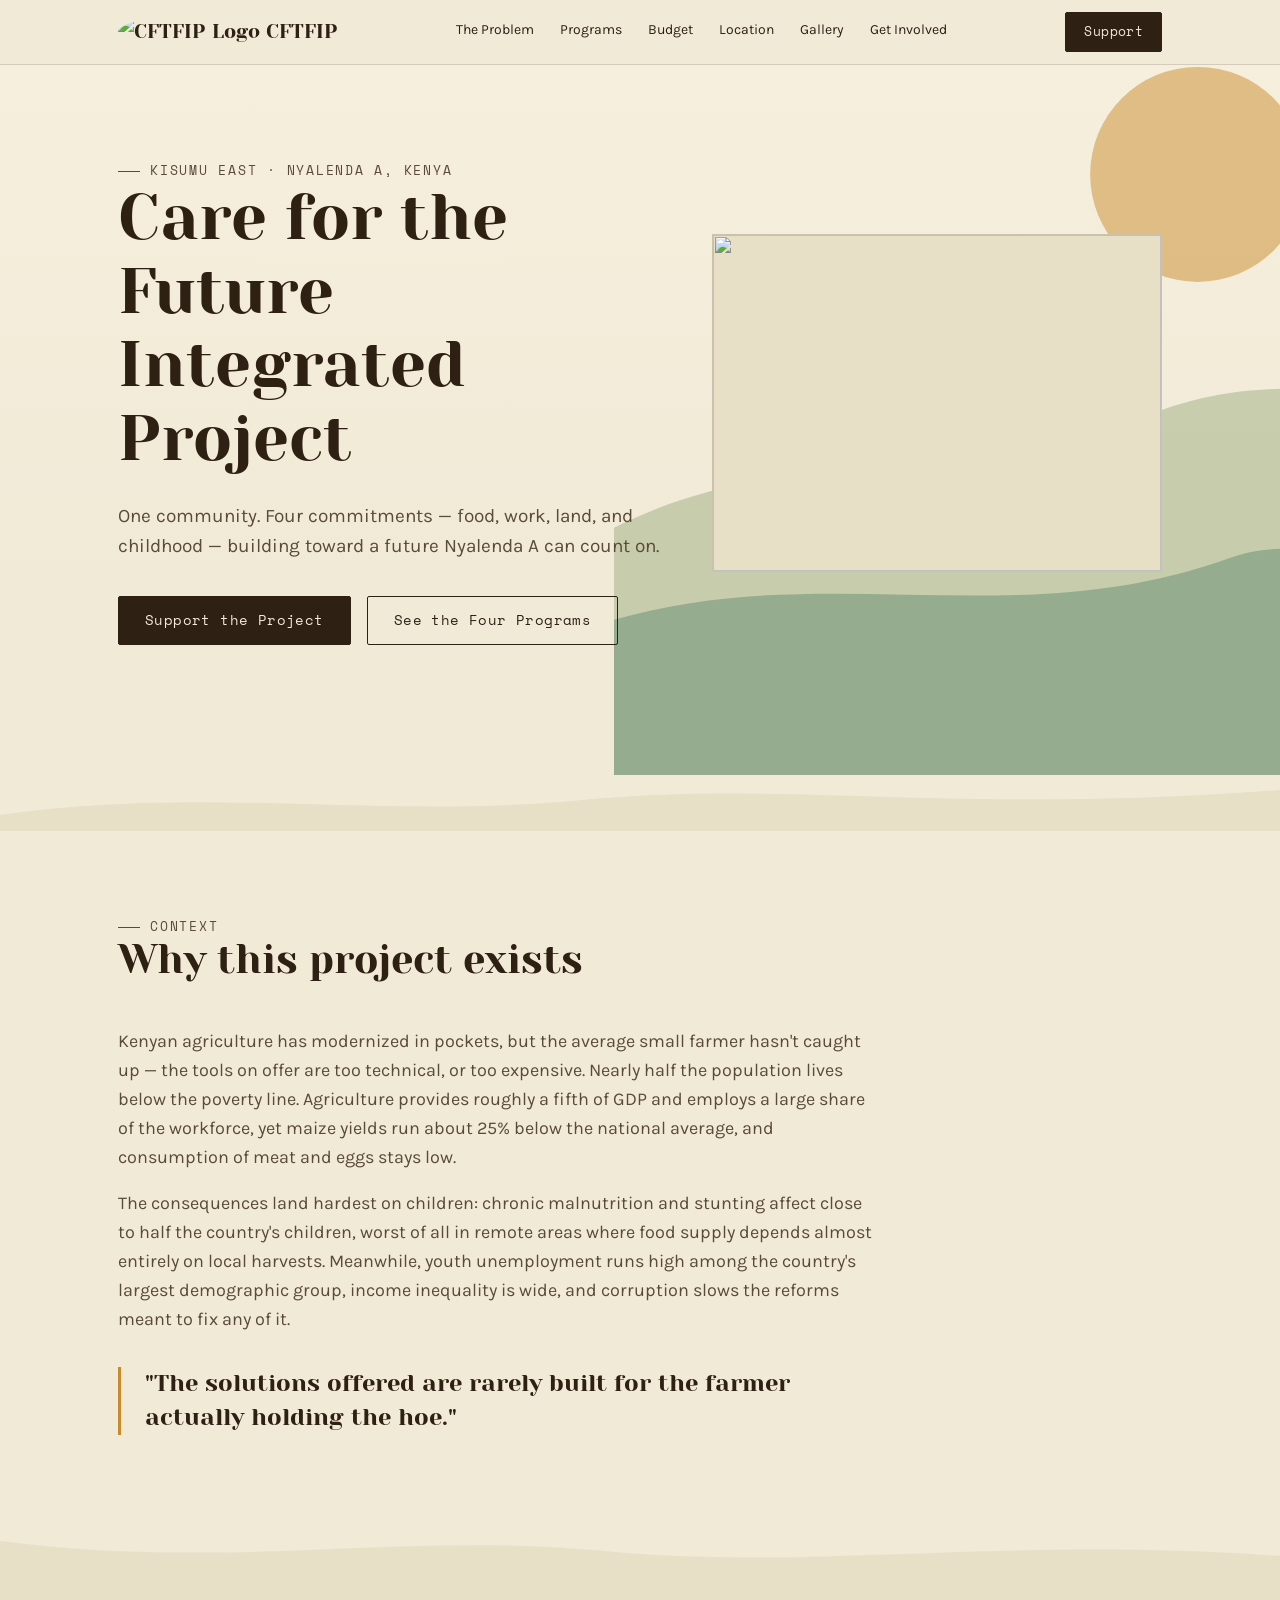
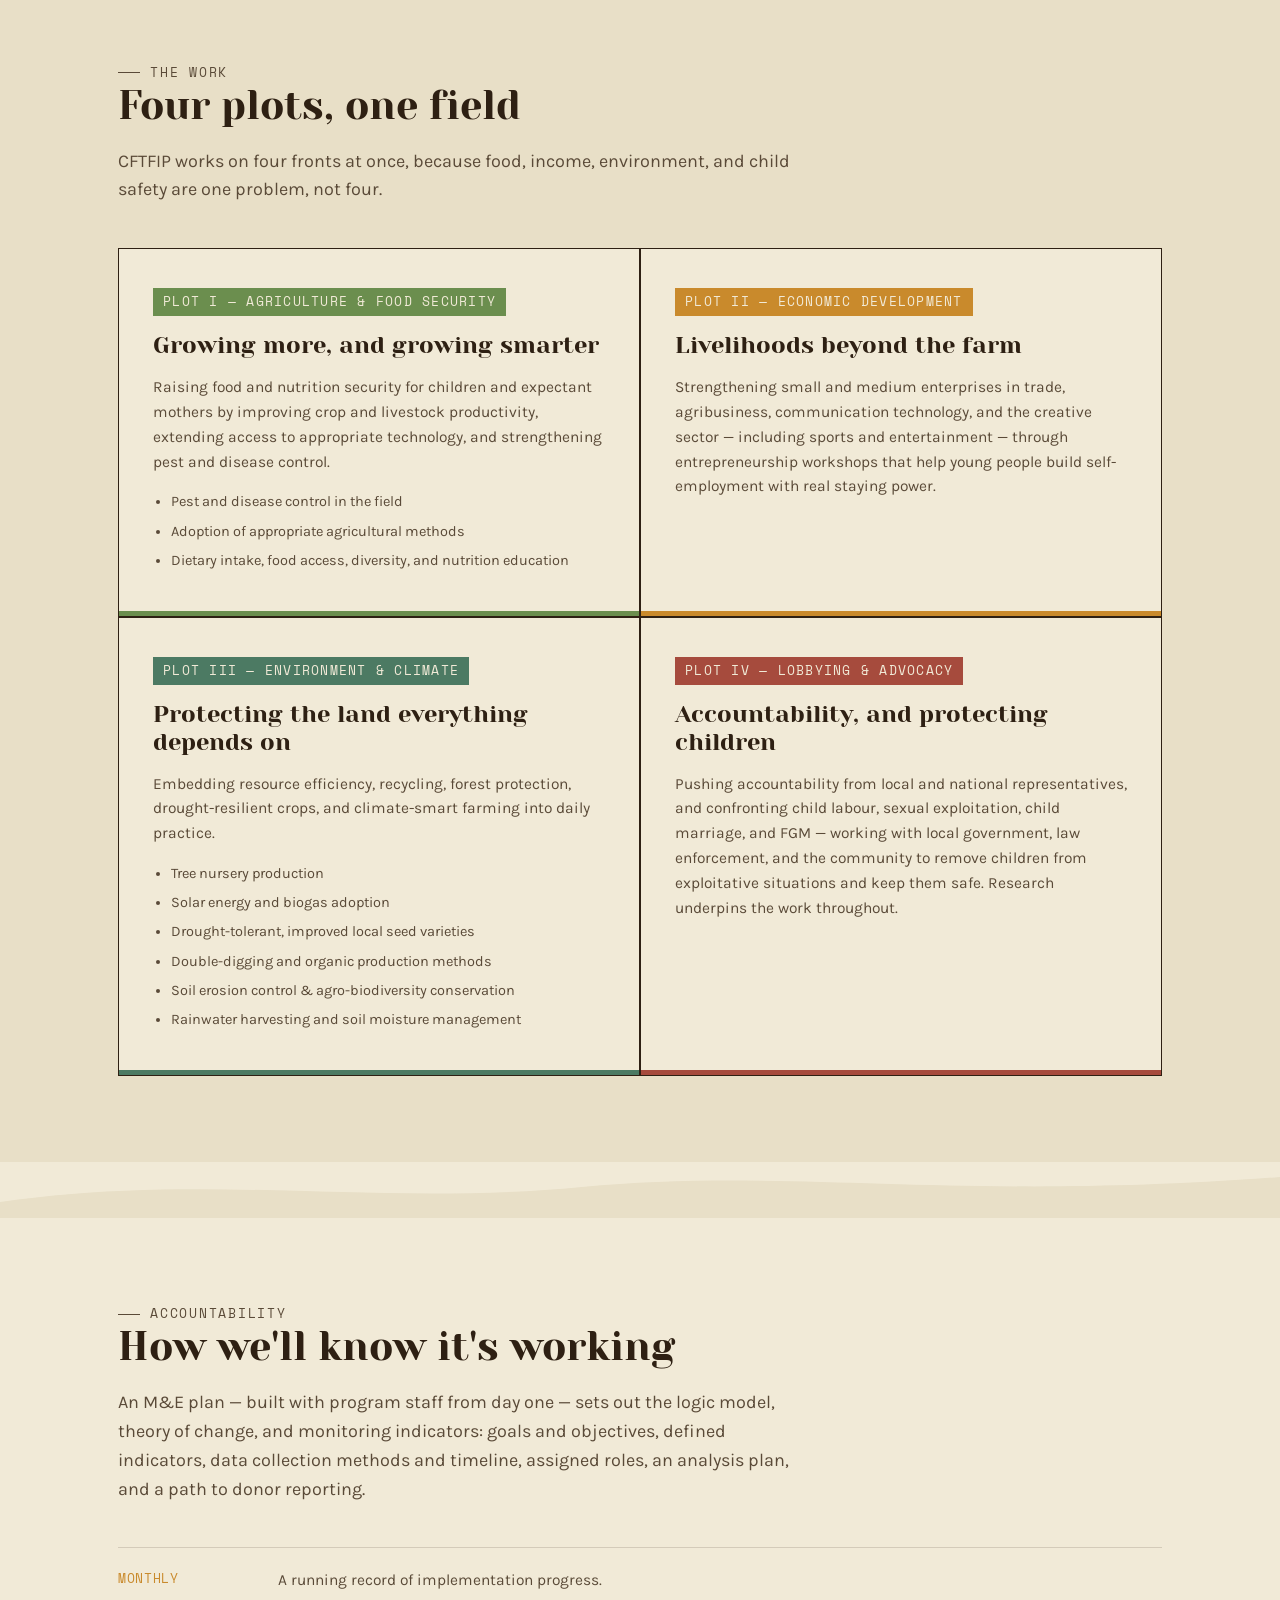
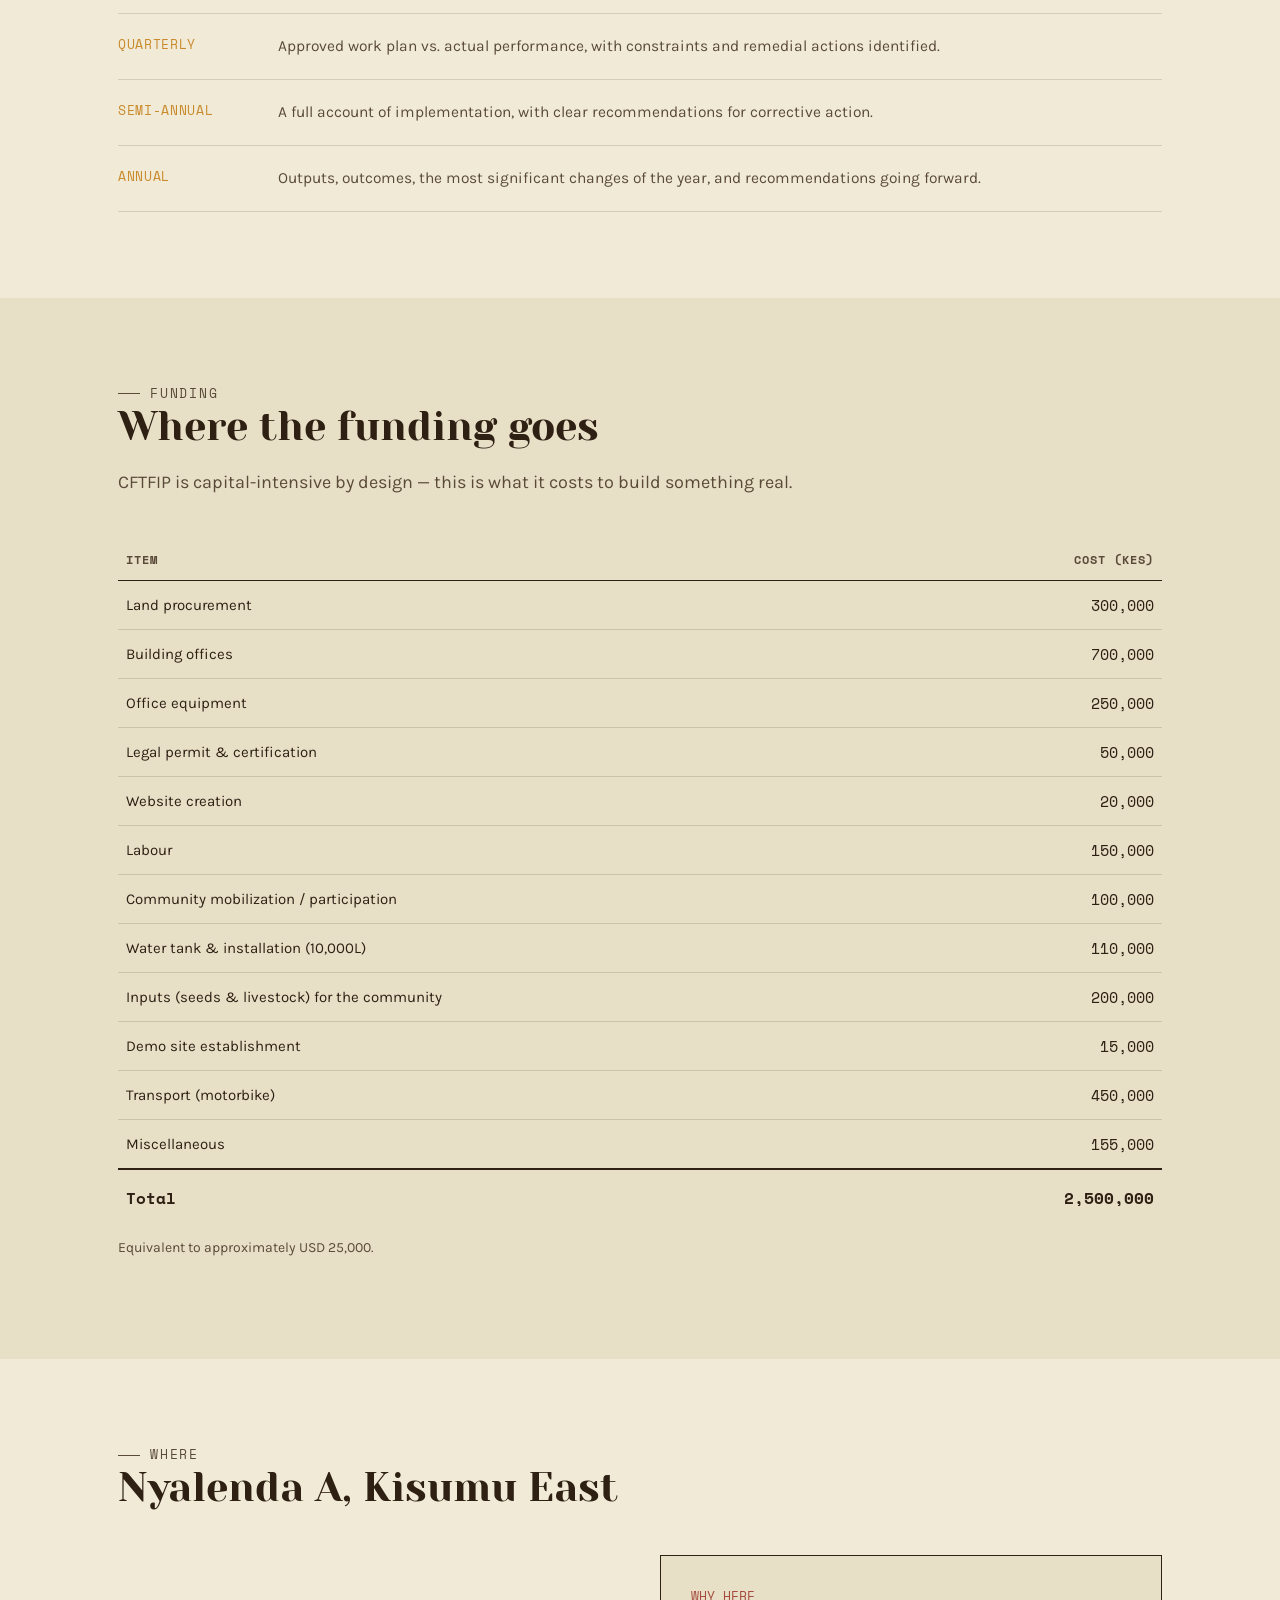
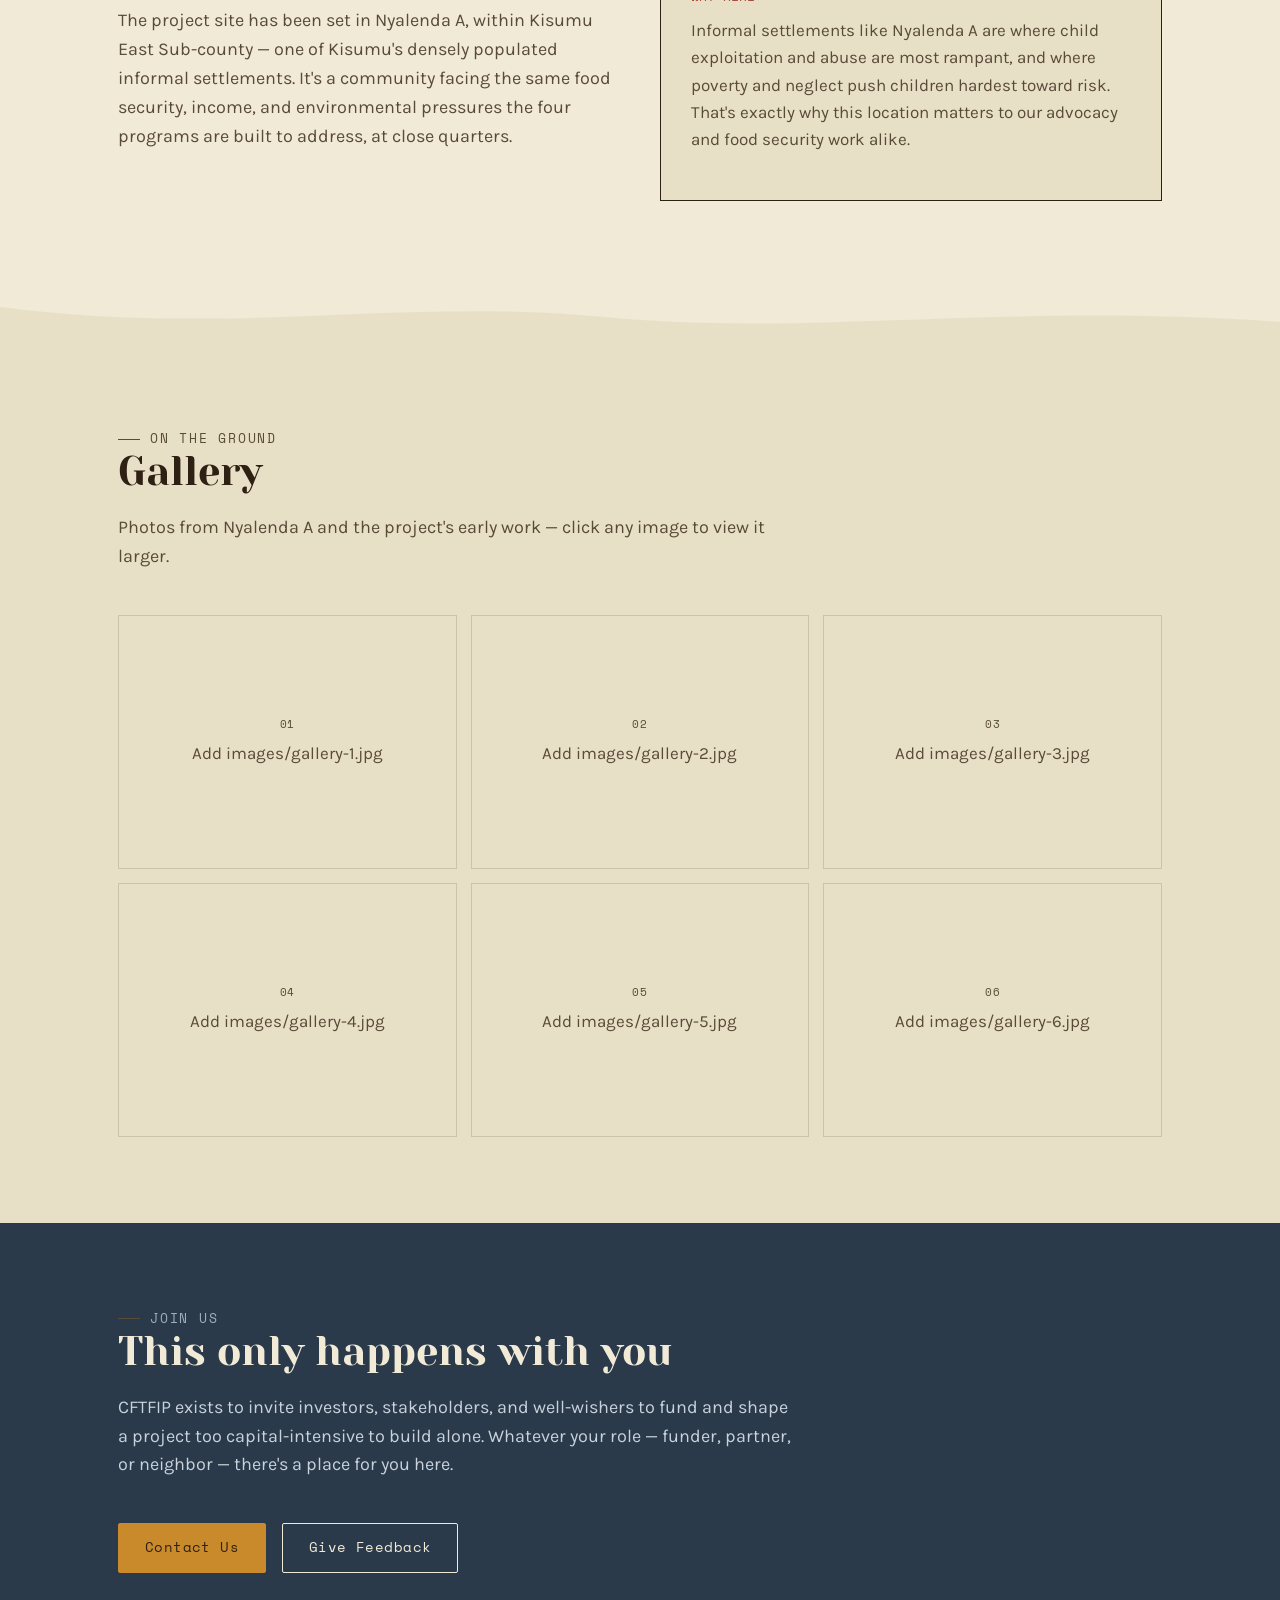
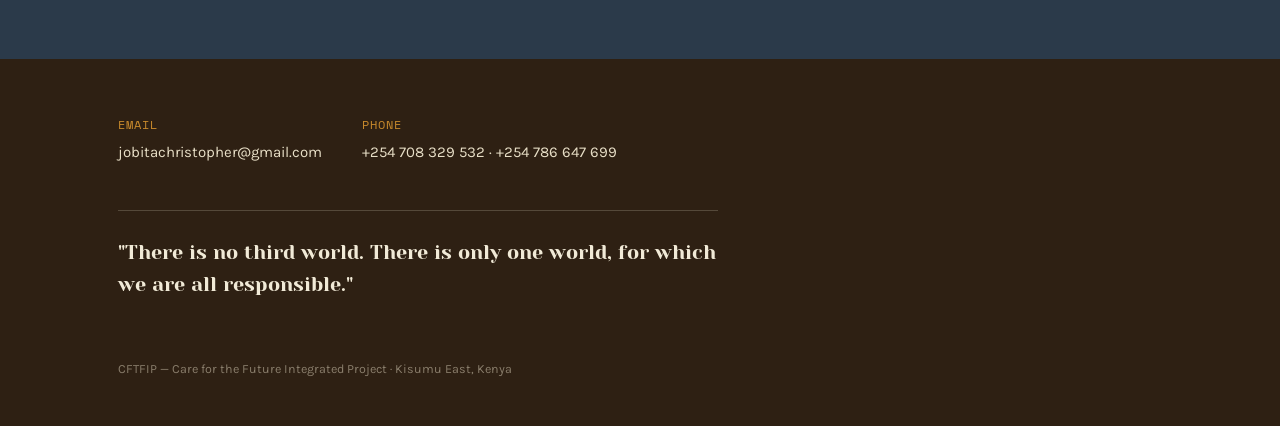
==== index.html @ 626e7e55 "fix: updated the index.html" ====
<!DOCTYPE html>
<html lang="en">
<head>
<meta charset="UTF-8">
<meta name="viewport" content="width=device-width, initial-scale=1.0">
<title>CFTFIP — Care for the Future Integrated Project</title>
<link rel="preconnect" href="https://fonts.googleapis.com">
<link rel="preconnect" href="https://fonts.gstatic.com" crossorigin>
<link href="https://fonts.googleapis.com/css2?family=Yeseva+One&family=Karla:ital,wght@0,400;0,500;0,700;1,400&family=Space+Mono:wght@400;700&display=swap" rel="stylesheet">
<link rel="stylesheet" href="assets/css/style.css">
</head>
<body>

  <header class="header"></header>
  <nav>
    <div class="wrap">
      <div class="brand">
        <img src="New_logo.jpeg" style="border-radius: 50%" alt="CFTFIP Logo">
          <span>CFTFIP</span>
      </div>
      
      <div class="navlinks">
      <a href="#problem">The Problem</a>
      <a href="#programs">Programs</a>
      <a href="#budget">Budget</a>
      <a href="#location">Location</a>
      <a href="#gallery">Gallery</a>
      <a href="#involve">Get Involved</a>
    </div>
    <div class="nav-right">
      <a href="#involve" class="btn solid" style="padding:9px 18px;font-size:12.5px;">Support</a>
      <button class="nav-toggle" aria-label="Toggle menu" aria-expanded="false">
        <span></span><span></span><span></span>
      </button>
    </div>
  </div>
  <div class="mobile-menu">
    <a href="#problem">The Problem</a>
    <a href="#programs">Programs</a>
    <a href="#budget">Budget</a>
    <a href="#location">Location</a>
    <a href="#gallery">Gallery</a>
    <a href="#involve">Get Involved</a>
  </div>
</nav>

<header class="hero">
  <svg class="sunfield" viewBox="0 0 500 500" preserveAspectRatio="xMidYMid slice" aria-hidden="true">
    <circle cx="380" cy="90" r="70" fill="#C98A2C" opacity="0.55"/>
    <path d="M0,320 C120,260 220,300 340,250 C420,215 470,240 500,220 L500,500 L0,500 Z" fill="#6B8E4E" opacity="0.35"/>
    <path d="M0,380 C140,340 260,390 400,340 C450,322 480,350 500,335 L500,500 L0,500 Z" fill="#4C7A63" opacity="0.45"/>
  </svg>
  <div class="wrap hero-grid">
    <div class="hero-copy">
      <div class="eyebrow">Kisumu East · Nyalenda A, Kenya</div>
      <h1>Care for the Future<br>Integrated Project</h1>
      <p class="sub">One community. Four commitments — food, work, land, and childhood — building toward a future Nyalenda A can count on.</p>
      <div class="cta-row">
        <a href="#involve" class="btn solid">Support the Project</a>
        <a href="#programs" class="btn ghost">See the Four Programs</a>
      </div>
    </div>
    <div class="hero-photo g-item">
      <img src="landimg.jpeg">
      <div class="g-placeholder">
        <span class="mono">HOME</span>
        <span>Add images/hero.jpg</span>
      </div>
      <figcaption>Caption goes here</figcaption>
    </div>
  </div>
</header>

<svg class="hills" viewBox="0 0 1100 56" preserveAspectRatio="none" aria-hidden="true">
  <rect width="1100" height="56" fill="var(--paper)"/>
  <path d="M0,40 C180,10 320,45 500,25 C680,5 820,40 1100,15 L1100,56 L0,56 Z" fill="#E8DFC7"/>
</svg>

<section id="problem">
  <div class="wrap">
    <div class="sec-head">
      <div class="eyebrow">Context</div>
      <h2>Why this project exists</h2>
    </div>
    <p class="lede">Kenyan agriculture has modernized in pockets, but the average small farmer hasn't caught up — the tools on offer are too technical, or too expensive. Nearly half the population lives below the poverty line. Agriculture provides roughly a fifth of GDP and employs a large share of the workforce, yet maize yields run about 25% below the national average, and consumption of meat and eggs stays low.</p>
    <p class="lede">The consequences land hardest on children: chronic malnutrition and stunting affect close to half the country's children, worst of all in remote areas where food supply depends almost entirely on local harvests. Meanwhile, youth unemployment runs high among the country's largest demographic group, income inequality is wide, and corruption slows the reforms meant to fix any of it.</p>
    <blockquote>"The solutions offered are rarely built for the farmer actually holding the hoe."</blockquote>
  </div>
</section>

<svg class="hills" viewBox="0 0 1100 56" preserveAspectRatio="none" aria-hidden="true">
  <rect width="1100" height="56" fill="var(--paper-dim)"/>
  <path d="M0,20 C200,50 340,10 520,30 C700,50 860,15 1100,35 L1100,0 L0,0 Z" fill="var(--paper)"/>
</svg>

<section class="alt" id="programs">
  <div class="wrap">
    <div class="sec-head">
      <div class="eyebrow">The Work</div>
      <h2>Four plots, one field</h2>
      <p class="lede">CFTFIP works on four fronts at once, because food, income, environment, and child safety are one problem, not four.</p>
    </div>

    <div class="plots">
      <div class="plot p1">
        <span class="plot-tag">Plot I — Agriculture & Food Security</span>
        <h3>Growing more, and growing smarter</h3>
        <p>Raising food and nutrition security for children and expectant mothers by improving crop and livestock productivity, extending access to appropriate technology, and strengthening pest and disease control.</p>
        <ul>
          <li>Pest and disease control in the field</li>
          <li>Adoption of appropriate agricultural methods</li>
          <li>Dietary intake, food access, diversity, and nutrition education</li>
        </ul>
      </div>
      <div class="plot p2">
        <span class="plot-tag">Plot II — Economic Development</span>
        <h3>Livelihoods beyond the farm</h3>
        <p>Strengthening small and medium enterprises in trade, agribusiness, communication technology, and the creative sector — including sports and entertainment — through entrepreneurship workshops that help young people build self-employment with real staying power.</p>
      </div>
      <div class="plot p3">
        <span class="plot-tag">Plot III — Environment & Climate</span>
        <h3>Protecting the land everything depends on</h3>
        <p>Embedding resource efficiency, recycling, forest protection, drought-resilient crops, and climate-smart farming into daily practice.</p>
        <ul>
          <li>Tree nursery production</li>
          <li>Solar energy and biogas adoption</li>
          <li>Drought-tolerant, improved local seed varieties</li>
          <li>Double-digging and organic production methods</li>
          <li>Soil erosion control & agro-biodiversity conservation</li>
          <li>Rainwater harvesting and soil moisture management</li>
        </ul>
      </div>
      <div class="plot p4">
        <span class="plot-tag">Plot IV — Lobbying & Advocacy</span>
        <h3>Accountability, and protecting children</h3>
        <p>Pushing accountability from local and national representatives, and confronting child labour, sexual exploitation, child marriage, and FGM — working with local government, law enforcement, and the community to remove children from exploitative situations and keep them safe. Research underpins the work throughout.</p>
      </div>
    </div>
  </div>
</section>

<svg class="hills" viewBox="0 0 1100 56" preserveAspectRatio="none" aria-hidden="true">
  <rect width="1100" height="56" fill="var(--paper)"/>
  <path d="M0,40 C180,10 320,45 500,25 C680,5 820,40 1100,15 L1100,56 L0,56 Z" fill="var(--paper-dim)"/>
</svg>

<section id="monitoring">
  <div class="wrap">
    <div class="sec-head">
      <div class="eyebrow">Accountability</div>
      <h2>How we'll know it's working</h2>
      <p class="lede">An M&E plan — built with program staff from day one — sets out the logic model, theory of change, and monitoring indicators: goals and objectives, defined indicators, data collection methods and timeline, assigned roles, an analysis plan, and a path to donor reporting.</p>
    </div>

    <div class="cadence">
      <div class="cad-row">
        <div class="mono">MONTHLY</div>
        <p>A running record of implementation progress.</p>
      </div>
      <div class="cad-row">
        <div class="mono">QUARTERLY</div>
        <p>Approved work plan vs. actual performance, with constraints and remedial actions identified.</p>
      </div>
      <div class="cad-row">
        <div class="mono">SEMI-ANNUAL</div>
        <p>A full account of implementation, with clear recommendations for corrective action.</p>
      </div>
      <div class="cad-row">
        <div class="mono">ANNUAL</div>
        <p>Outputs, outcomes, the most significant changes of the year, and recommendations going forward.</p>
      </div>
    </div>
  </div>
</section>

<section class="alt" id="budget">
  <div class="wrap">
    <div class="sec-head">
      <div class="eyebrow">Funding</div>
      <h2>Where the funding goes</h2>
      <p class="lede">CFTFIP is capital-intensive by design — this is what it costs to build something real.</p>
    </div>
    <table class="budget">
      <thead><tr><th>Item</th><th style="text-align:right;">Cost (KES)</th></tr></thead>
      <tbody>
        <tr><td>Land procurement</td><td class="amt">300,000</td></tr>
        <tr><td>Building offices</td><td class="amt">700,000</td></tr>
        <tr><td>Office equipment</td><td class="amt">250,000</td></tr>
        <tr><td>Legal permit & certification</td><td class="amt">50,000</td></tr>
        <tr><td>Website creation</td><td class="amt">20,000</td></tr>
        <tr><td>Labour</td><td class="amt">150,000</td></tr>
        <tr><td>Community mobilization / participation</td><td class="amt">100,000</td></tr>
        <tr><td>Water tank & installation (10,000L)</td><td class="amt">110,000</td></tr>
        <tr><td>Inputs (seeds & livestock) for the community</td><td class="amt">200,000</td></tr>
        <tr><td>Demo site establishment</td><td class="amt">15,000</td></tr>
        <tr><td>Transport (motorbike)</td><td class="amt">450,000</td></tr>
        <tr><td>Miscellaneous</td><td class="amt">155,000</td></tr>
        <tr class="total"><td>Total</td><td class="amt">2,500,000</td></tr>
      </tbody>
    </table>
    <p class="budget-note">Equivalent to approximately USD 25,000.</p>
  </div>
</section>

<section id="location">
  <div class="wrap">
    <div class="sec-head">
      <div class="eyebrow">Where</div>
      <h2>Nyalenda A, Kisumu East</h2>
    </div>
    <div class="loc-grid">
      <p class="lede">The project site has been set in Nyalenda A, within Kisumu East Sub-county — one of Kisumu's densely populated informal settlements. It's a community facing the same food security, income, and environmental pressures the four programs are built to address, at close quarters.</p>
      <div class="loc-card">
        <div class="mono">WHY HERE</div>
        <p style="margin-top:10px;color:var(--ink-soft);">Informal settlements like Nyalenda A are where child exploitation and abuse are most rampant, and where poverty and neglect push children hardest toward risk. That's exactly why this location matters to our advocacy and food security work alike.</p>
      </div>
    </div>
  </div>
</section>

<svg class="hills" viewBox="0 0 1100 56" preserveAspectRatio="none" aria-hidden="true">
  <rect width="1100" height="56" fill="var(--paper-dim)"/>
  <path d="M0,20 C200,50 340,10 520,30 C700,50 860,15 1100,35 L1100,0 L0,0 Z" fill="var(--paper)"/>
</svg>

<section class="alt" id="gallery">
  <div class="wrap">
    <div class="sec-head">
      <div class="eyebrow">On the Ground</div>
      <h2>Gallery</h2>
      <p class="lede">Photos from Nyalenda A and the project's early work — click any image to view it larger.</p>
    </div>

    <div class="gallery-grid">
      <!--
        Add a photo by dropping a file named gallery-1.jpg (etc.) into the
        /images folder, then swap the placeholder div below for:
        <img src="images/gallery-1.jpg" alt="Describe the photo here">
      -->
      <figure class="g-item">
        <div class="g-placeholder">
          <span class="mono">01</span>
          <span>Add images/gallery-1.jpg</span>
        </div>
        <figcaption>Caption goes here</figcaption>
      </figure>
      <figure class="g-item">
        <div class="g-placeholder">
          <span class="mono">02</span>
          <span>Add images/gallery-2.jpg</span>
        </div>
        <figcaption>Caption goes here</figcaption>
      </figure>
      <figure class="g-item">
        <div class="g-placeholder">
          <span class="mono">03</span>
          <span>Add images/gallery-3.jpg</span>
        </div>
        <figcaption>Caption goes here</figcaption>
      </figure>
      <figure class="g-item">
        <div class="g-placeholder">
          <span class="mono">04</span>
          <span>Add images/gallery-4.jpg</span>
        </div>
        <figcaption>Caption goes here</figcaption>
      </figure>
      <figure class="g-item">
        <div class="g-placeholder">
          <span class="mono">05</span>
          <span>Add images/gallery-5.jpg</span>
        </div>
        <figcaption>Caption goes here</figcaption>
      </figure>
      <figure class="g-item">
        <div class="g-placeholder">
          <span class="mono">06</span>
          <span>Add images/gallery-6.jpg</span>
        </div>
        <figcaption>Caption goes here</figcaption>
      </figure>
    </div>
  </div>
</section>

<section class="involve" id="involve">
  <div class="wrap">
    <div class="sec-head">
      <div class="eyebrow" style="color:#9fb0c0;">Join Us</div>
      <h2>This only happens with you</h2>
      <p class="lede">CFTFIP exists to invite investors, stakeholders, and well-wishers to fund and shape a project too capital-intensive to build alone. Whatever your role — funder, partner, or neighbor — there's a place for you here.</p>
    </div>
    <div class="cta-row">
      <a href="#contact" class="btn solid">Contact Us</a>
      <a href="#contact" class="btn ghost">Give Feedback</a>
    </div>
  </div>
</section>

<footer id="contact">
  <div class="wrap">
    <div class="contact-row">
      <div>
        <span class="mono">Email</span>
        jobitachristopher@gmail.com
      </div>
      <div>
        <span class="mono">Phone</span>
        +254 708 329 532 · +254 786 647 699
      </div>
    </div>
    <p class="closing">"There is no third world. There is only one world, for which we are all responsible."</p>
    <p class="fine">CFTFIP — Care for the Future Integrated Project · Kisumu East, Kenya</p>
  </div>
</footer>

<div class="lightbox">
  <button class="lb-close" aria-label="Close image">&times;</button>
  <div>
    <img src="" alt="">
    <p class="lb-cap"></p>
  </div>
</div>

<script src="assets/js/main.js"></script>
</body>
</html>
---- assets/css/style.css ----
:root{
  --paper:#F1EAD7;
  --paper-dim:#E8DFC7;
  --ink:#2E2013;
  --ink-soft:#5A4A38;
  --gold:#C98A2C;
  --green:#6B8E4E;
  --clay:#A64B3D;
  --dusk:#2B3A4A;
  --line: rgba(46,32,19,0.15);
}
*{box-sizing:border-box;}
html{scroll-behavior:smooth;}
body{
  margin:0;
  background:var(--paper);
  color:var(--ink);
  font-family:'Karla',sans-serif;
  font-size:17px;
  line-height:1.6;
}
h1,h2,h3{
  font-family:'Yeseva One',serif;
  font-weight:400;
  line-height:1.15;
  margin:0 0 .4em 0;
}
.mono{font-family:'Space Mono',monospace;}
a{color:inherit;}
.wrap{max-width:1100px;margin:0 auto;padding:0 28px;}
.eyebrow{
  font-family:'Space Mono',monospace;
  text-transform:uppercase;
  letter-spacing:.14em;
  font-size:12.5px;
  color:var(--ink-soft);
  display:flex;align-items:center;gap:10px;
}
.eyebrow::before{content:"";width:22px;height:1px;background:var(--ink-soft);display:inline-block;}

/* NAV */
nav{
  position:sticky;top:0;z-index:50;
  background:rgba(241,234,215,0.92);
  backdrop-filter:blur(6px);
  border-bottom:1px solid var(--line);
}
nav .wrap{display:flex;align-items:center;justify-content:space-between;height:64px;}
.brand{font-family:'Yeseva One',serif;font-size:20px;}
.navlinks{display:none;gap:26px;font-size:14px;}
.navlinks a{text-decoration:none;border-bottom:2px solid transparent;padding-bottom:2px;transition:border-color .2s;}
.navlinks a:hover{border-color:var(--gold);}
.nav-right{display:flex;align-items:center;gap:16px;}
@media(min-width:820px){.navlinks{display:flex;}}

/* Mobile nav toggle */
.nav-toggle{
  display:inline-flex;flex-direction:column;justify-content:center;gap:4px;
  width:30px;height:30px;background:none;border:none;cursor:pointer;padding:0;
}
.nav-toggle span{display:block;width:100%;height:2px;background:var(--ink);transition:transform .2s ease, opacity .2s ease;}
@media(min-width:820px){.nav-toggle{display:none;}}
.nav-toggle[aria-expanded="true"] span:nth-child(1){transform:translateY(6px) rotate(45deg);}
.nav-toggle[aria-expanded="true"] span:nth-child(2){opacity:0;}
.nav-toggle[aria-expanded="true"] span:nth-child(3){transform:translateY(-6px) rotate(-45deg);}

.mobile-menu{
  display:none;
  flex-direction:column;
  background:var(--paper);
  border-bottom:1px solid var(--line);
  padding:10px 28px 20px 28px;
}
.mobile-menu.open{display:flex;}
.mobile-menu a{
  text-decoration:none;color:var(--ink);padding:12px 0;
  border-bottom:1px solid var(--line);font-size:15px;
}
.mobile-menu a:last-child{border-bottom:none;}
@media(min-width:820px){.mobile-menu{display:none !important;}}

/* HILL DIVIDER — signature element */
.hills{width:100%;display:block;height:56px;}
.hills path{opacity:1;}

/* HERO */
header.hero{
  position:relative;
  padding:96px 0 130px 0;
  overflow:hidden;
  background:linear-gradient(180deg,#F6EFDD 0%,var(--paper) 70%);
}
.hero .wrap{position:relative;z-index:2;}
.hero h1{font-size:clamp(38px,6vw,64px);max-width:820px;}
.hero .sub{max-width:560px;font-size:19px;color:var(--ink-soft);margin-top:18px;}
.cta-row{display:flex;gap:16px;flex-wrap:wrap;margin-top:34px;}
.btn{
  display:inline-block;padding:13px 26px;border-radius:2px;
  font-family:'Space Mono',monospace;font-size:13.5px;letter-spacing:.03em;
  text-decoration:none;border:1.5px solid var(--ink);transition:all .18s ease;
}
.btn.solid{background:var(--ink);color:var(--paper);}
.btn.solid:hover{background:var(--gold);border-color:var(--gold);color:var(--ink);}
.btn.ghost{color:var(--ink);}
.btn.ghost:hover{background:var(--ink);color:var(--paper);}

.sunfield{
  position:absolute;right:-8%;top:0;width:60%;height:100%;z-index:1;
  opacity:.9;
}

.hero-grid{
  display:grid;grid-template-columns:1fr;gap:44px;align-items:center;
}
@media(min-width:900px){
  .hero-grid{grid-template-columns:1.1fr 0.9fr;}
}
.hero-photo{
  aspect-ratio:4/3;width:100%;
}
@media(max-width:899px){
  .hero-photo{order:-1;max-width:480px;}
}

/* SECTION generic */
section{padding:86px 0;position:relative;}
section.alt{background:var(--paper-dim);}
.sec-head{max-width:680px;margin-bottom:44px;}
.sec-head h2{font-size:clamp(28px,4vw,40px);}
.lede{font-size:18px;color:var(--ink-soft);max-width:760px;}
blockquote{
  font-family:'Yeseva One',serif;font-size:24px;line-height:1.4;
  max-width:680px;margin:34px 0 0 0;padding-left:24px;border-left:3px solid var(--gold);color:var(--ink);
}

/* PROGRAMS as plots */
.plots{display:grid;grid-template-columns:1fr;gap:2px;background:var(--ink);border:1px solid var(--ink);margin-top:10px;}
@media(min-width:760px){.plots{grid-template-columns:1fr 1fr;}}
.plot{background:var(--paper);padding:38px 34px;position:relative;}
.plot .plot-tag{font-family:'Space Mono',monospace;font-size:12.5px;letter-spacing:.1em;text-transform:uppercase;color:var(--paper);display:inline-block;padding:4px 10px;margin-bottom:16px;}
.plot h3{font-size:24px;margin-bottom:10px;}
.plot p{color:var(--ink-soft);font-size:15.5px;}
.plot ul{margin:16px 0 0 0;padding-left:18px;font-size:14.5px;color:var(--ink-soft);}
.plot ul li{margin-bottom:6px;}
.plot.p1 .plot-tag{background:var(--green);}
.plot.p2 .plot-tag{background:var(--gold);}
.plot.p3 .plot-tag{background:#4C7A63;}
.plot.p4 .plot-tag{background:var(--clay);}
.plot::after{content:"";position:absolute;left:0;bottom:0;width:100%;height:5px;}
.plot.p1::after{background:var(--green);}
.plot.p2::after{background:var(--gold);}
.plot.p3::after{background:#4C7A63;}
.plot.p4::after{background:var(--clay);}

/* M&E reporting cadence */
.cadence{display:grid;grid-template-columns:1fr;gap:0;margin-top:30px;border-top:1px solid var(--line);}
.cad-row{display:grid;grid-template-columns:140px 1fr;gap:20px;padding:20px 0;border-bottom:1px solid var(--line);}
.cad-row .mono{color:var(--gold);font-size:13px;letter-spacing:.05em;}
.cad-row p{margin:0;color:var(--ink-soft);font-size:15.5px;}
@media(max-width:600px){.cad-row{grid-template-columns:1fr;gap:6px;}}

/* Budget table */
table.budget{width:100%;border-collapse:collapse;margin-top:24px;font-size:15px;}
table.budget th{text-align:left;font-family:'Space Mono',monospace;font-size:12px;letter-spacing:.08em;text-transform:uppercase;color:var(--ink-soft);border-bottom:1px solid var(--ink);padding:10px 8px;}
table.budget td{padding:12px 8px;border-bottom:1px solid var(--line);}
table.budget tr.total td{font-family:'Space Mono',monospace;font-weight:700;border-top:2px solid var(--ink);border-bottom:none;padding-top:16px;font-size:16px;}
table.budget td.amt{text-align:right;font-family:'Space Mono',monospace;}
.budget-note{margin-top:14px;font-size:14px;color:var(--ink-soft);}

/* Location */
.loc-grid{display:grid;grid-template-columns:1fr;gap:40px;margin-top:10px;align-items:center;}
@media(min-width:840px){.loc-grid{grid-template-columns:1fr 1fr;}}
.loc-card{border:1px solid var(--ink);padding:30px;background:var(--paper-dim);}
.loc-card .mono{color:var(--clay);font-size:13px;}

/* Gallery */
.gallery-grid{
  display:grid;grid-template-columns:repeat(2,1fr);gap:14px;margin-top:10px;
}
@media(min-width:640px){.gallery-grid{grid-template-columns:repeat(3,1fr);}}
.g-item{
  position:relative;margin:0;aspect-ratio:4/3;overflow:hidden;
  background:var(--paper-dim);border:1px solid var(--line);cursor:pointer;
}
.g-item img{width:100%;height:100%;object-fit:cover;display:block;transition:transform .3s ease;}
.g-item:hover img{transform:scale(1.05);}
.g-item .g-placeholder{
  width:100%;height:100%;display:flex;align-items:center;justify-content:center;
  flex-direction:column;gap:6px;color:var(--ink-soft);text-align:center;padding:14px;
}
.g-item .g-placeholder .mono{font-size:11px;letter-spacing:.06em;}
.g-item figcaption{
  position:absolute;left:0;bottom:0;width:100%;
  background:linear-gradient(0deg,rgba(46,32,19,.75),transparent);
  color:var(--paper);font-size:12.5px;padding:18px 10px 8px 10px;
  opacity:0;transition:opacity .2s ease;
}
.g-item:hover figcaption{opacity:1;}

/* Lightbox */
.lightbox{
  position:fixed;inset:0;background:rgba(20,14,8,.92);z-index:100;
  display:none;align-items:center;justify-content:center;padding:30px;
}
.lightbox.open{display:flex;}
.lightbox img{max-width:100%;max-height:85vh;box-shadow:0 20px 60px rgba(0,0,0,.4);}
.lightbox .lb-close{
  position:absolute;top:24px;right:28px;background:none;border:none;
  color:var(--paper);font-size:28px;cursor:pointer;line-height:1;
}
.lightbox .lb-cap{color:var(--paper-dim);font-size:14px;margin-top:14px;text-align:center;}

/* Get involved / contact */
.involve{background:var(--dusk);color:var(--paper);}
.involve h2{color:var(--paper);}
.involve .lede{color:#C9D2DB;}
.involve .btn.solid{background:var(--gold);border-color:var(--gold);color:var(--ink);}
.involve .btn.solid:hover{background:var(--paper);border-color:var(--paper);}
.involve .btn.ghost{border-color:var(--paper);color:var(--paper);}
.involve .btn.ghost:hover{background:var(--paper);color:var(--dusk);}

footer{background:var(--ink);color:var(--paper-dim);padding:56px 0 34px 0;}
footer .wrap{display:flex;flex-direction:column;gap:26px;}
.contact-row{display:flex;gap:40px;flex-wrap:wrap;font-size:15px;}
.contact-row div .mono{color:var(--gold);font-size:12px;text-transform:uppercase;letter-spacing:.08em;display:block;margin-bottom:6px;}
.closing{font-family:'Yeseva One',serif;font-size:20px;max-width:600px;color:var(--paper);border-top:1px solid rgba(241,234,215,.2);padding-top:26px;}
.fine{font-size:12.5px;color:#8a7e6c;}

::selection{background:var(--gold);color:var(--ink);}
:focus-visible{outline:2px solid var(--gold);outline-offset:2px;}

@media (prefers-reduced-motion: reduce){
  html{scroll-behavior:auto;}
  .g-item img, .g-item:hover img{transition:none;}
}
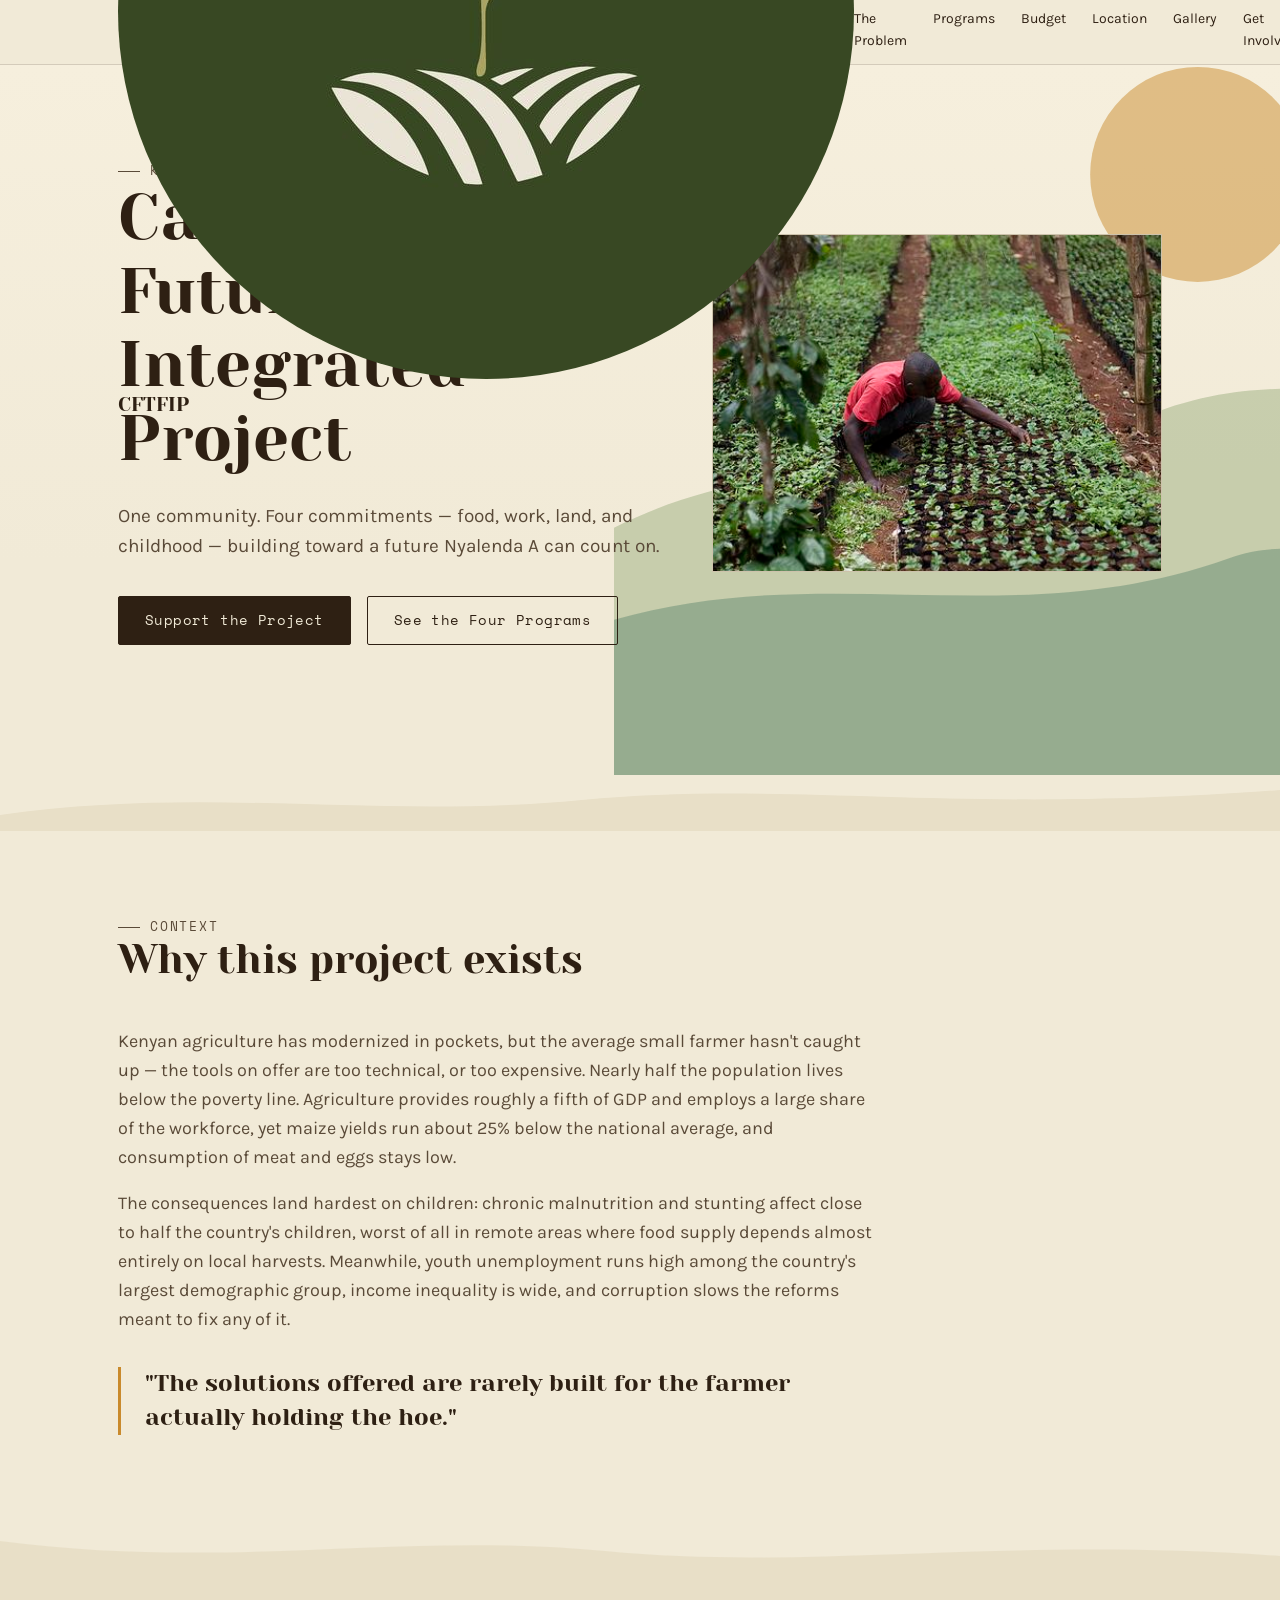
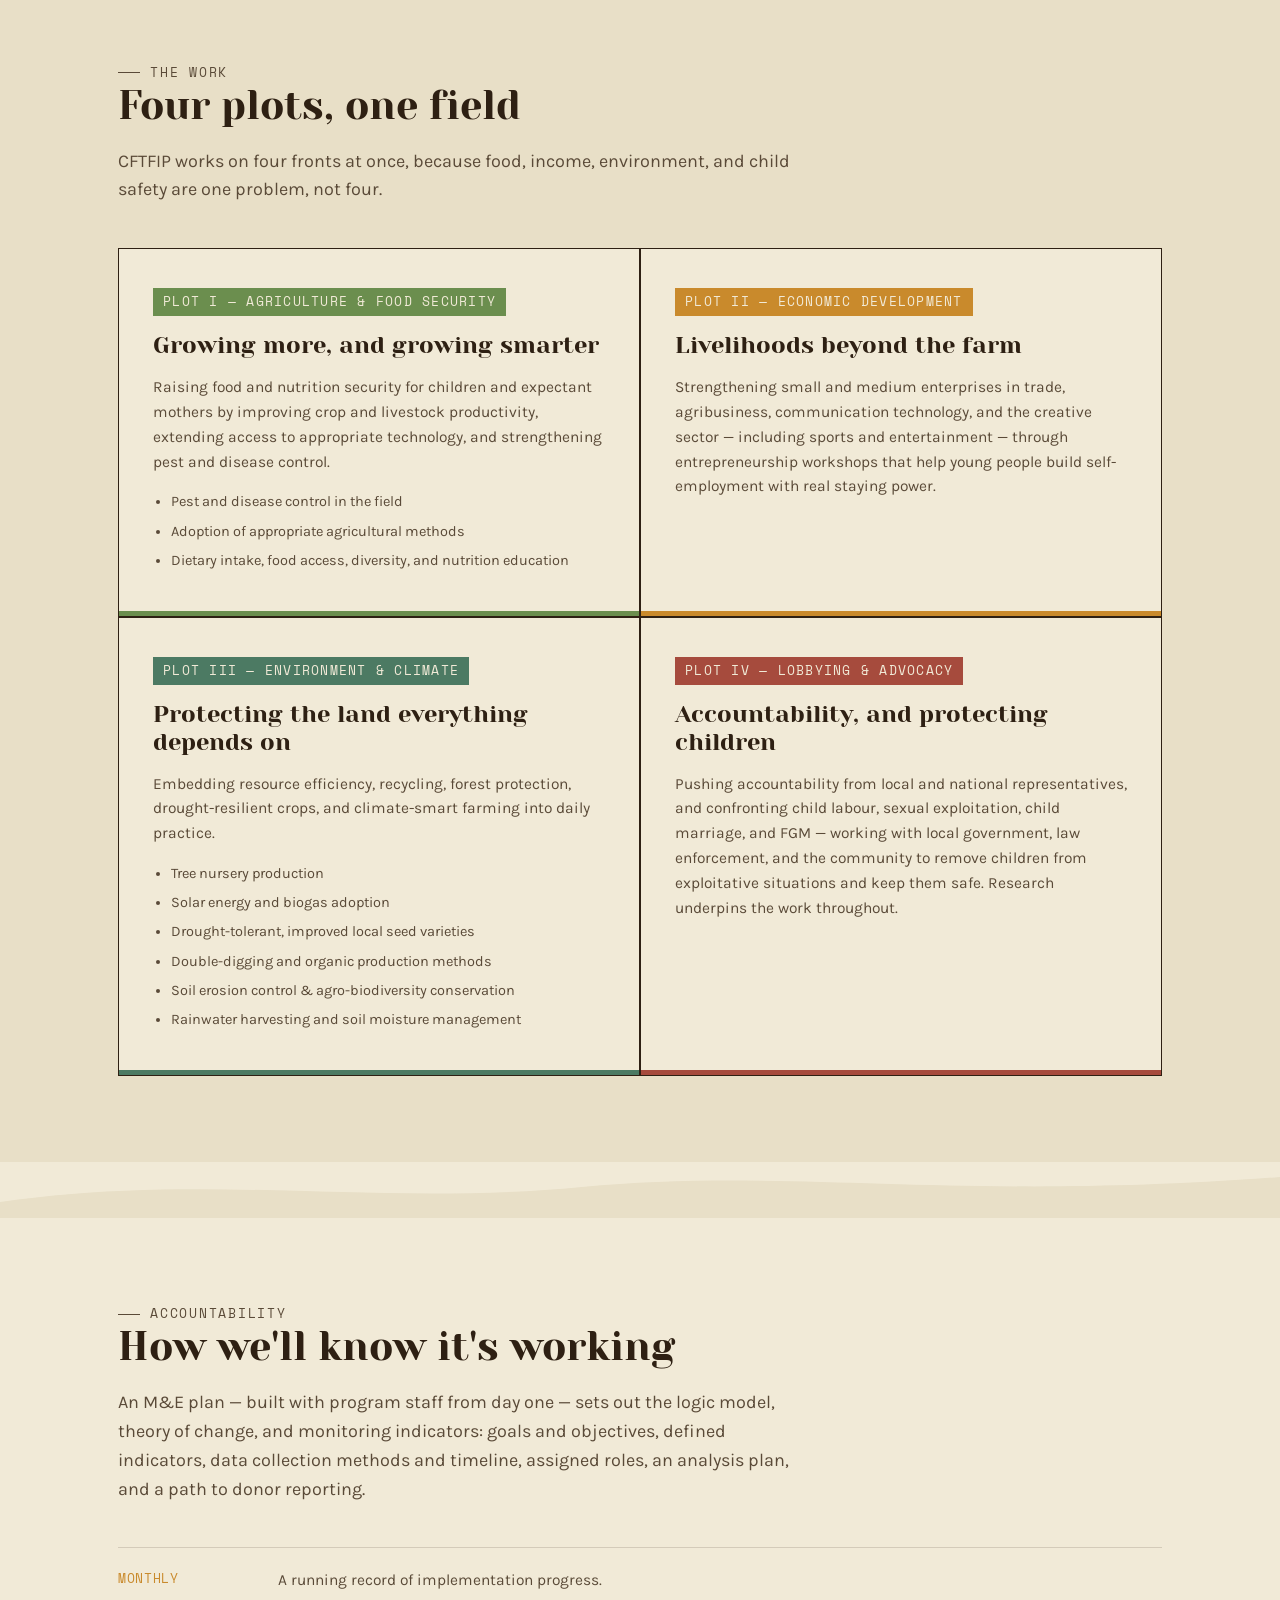
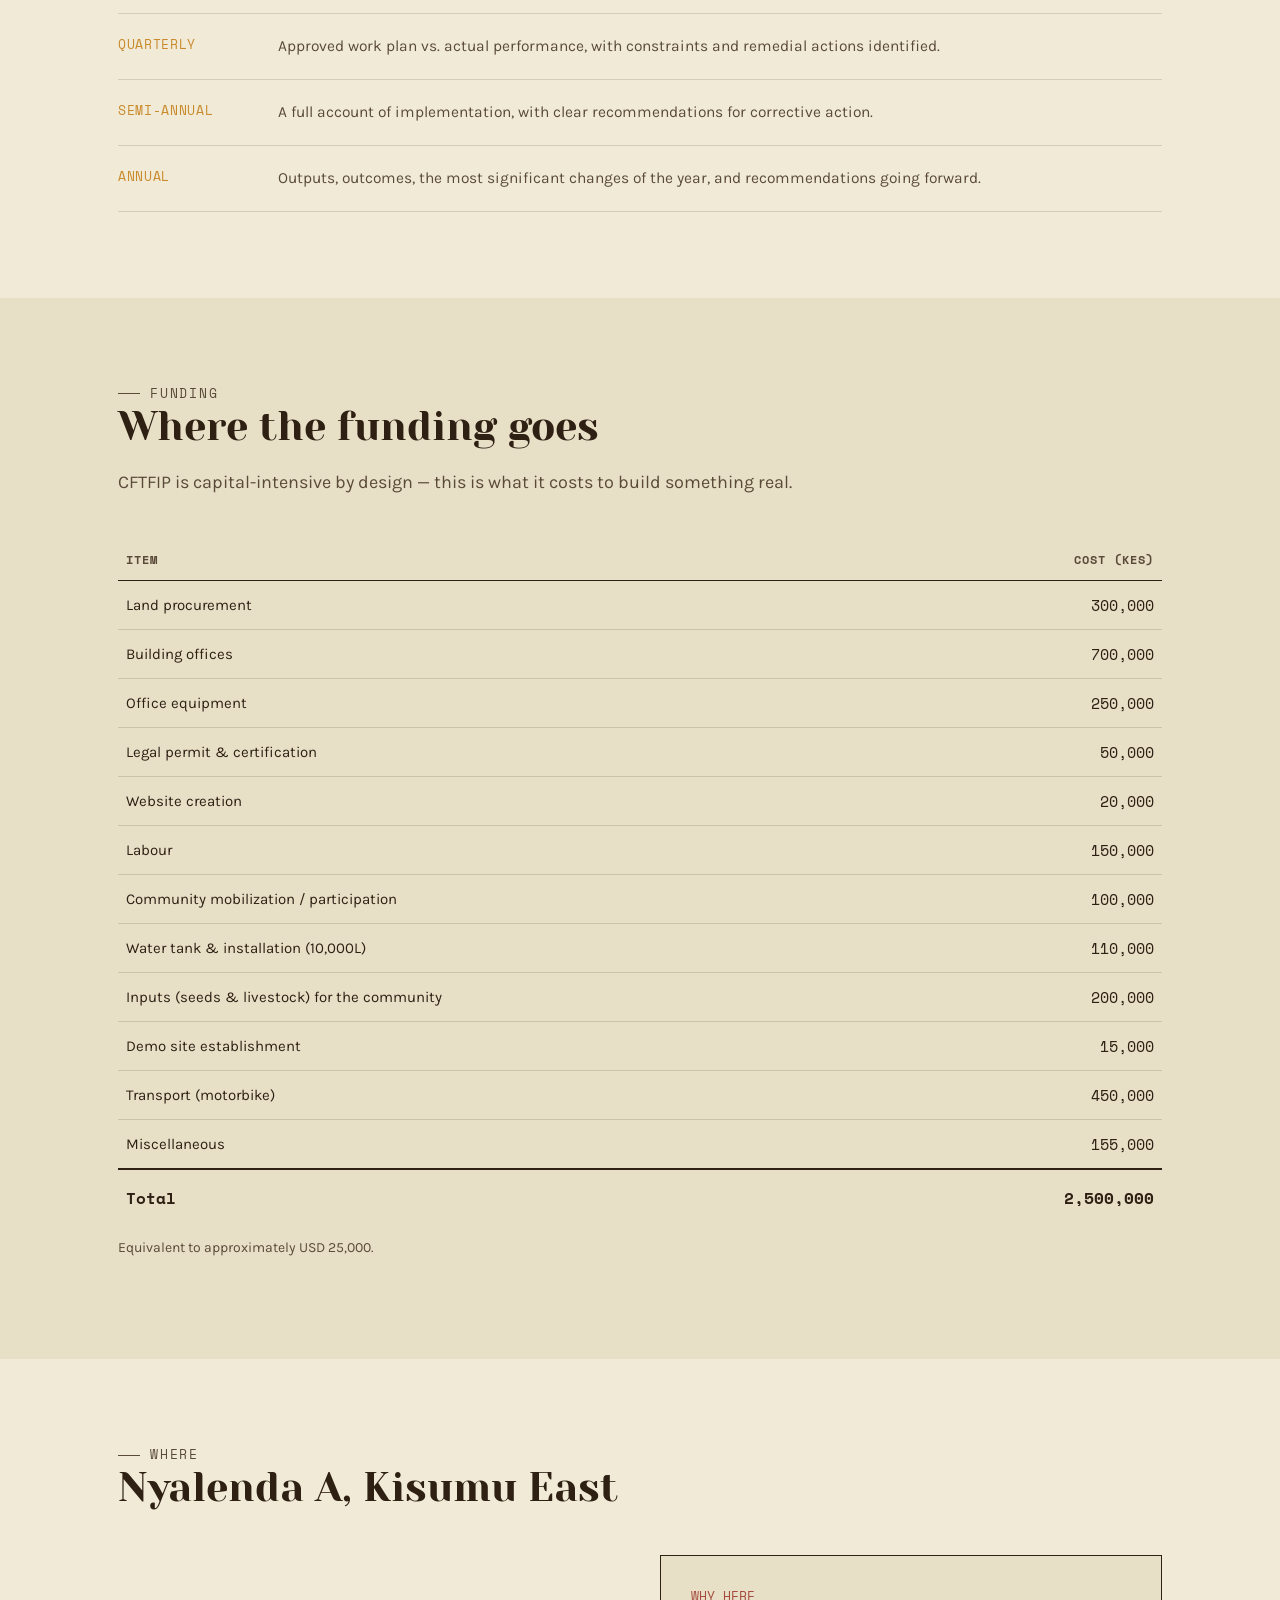
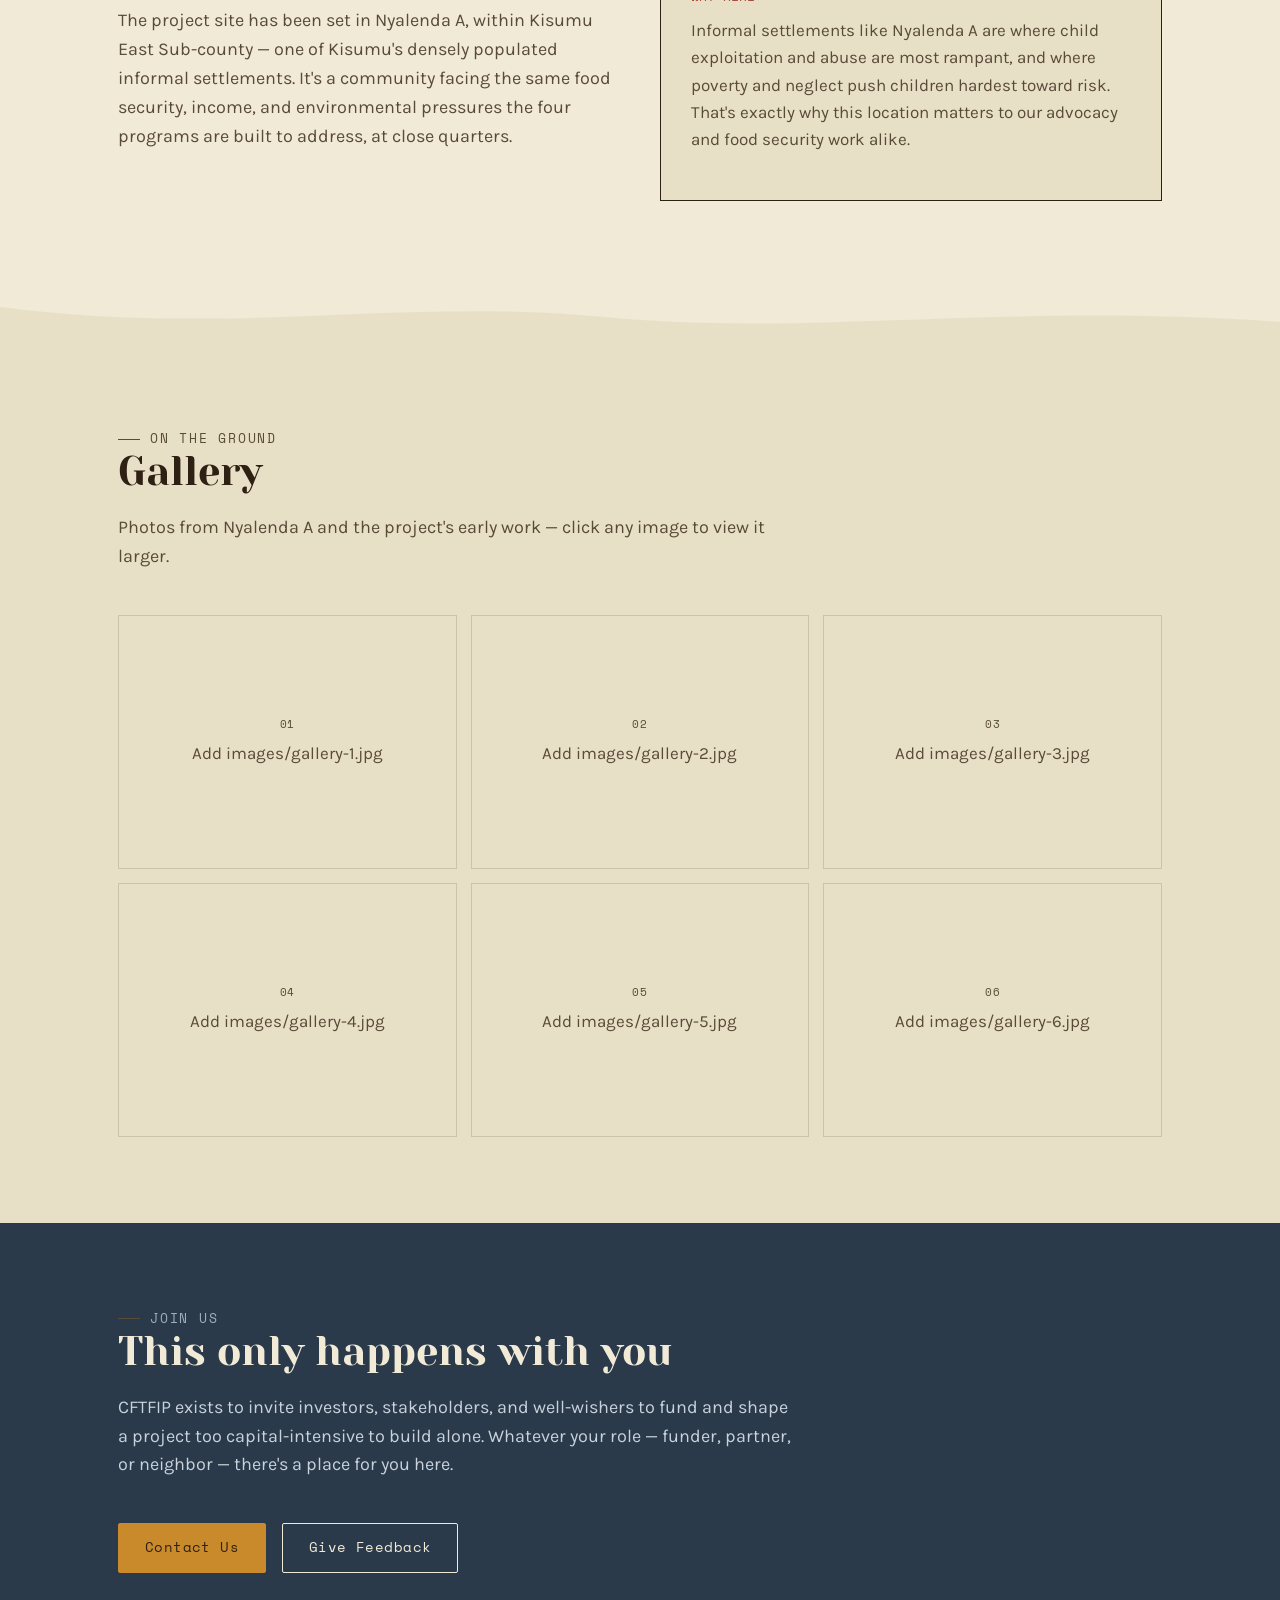
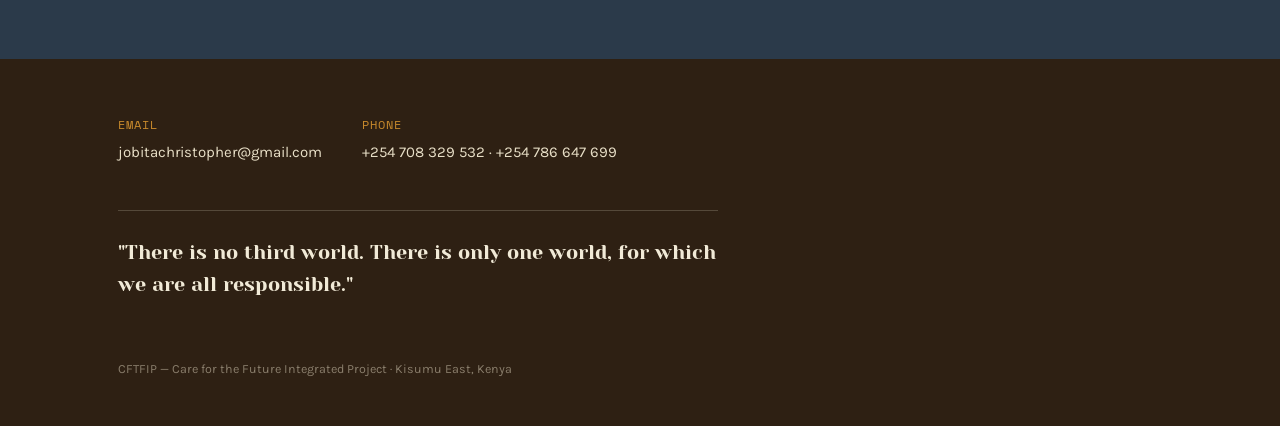
==== commit 0cb342d8: "feat: changing image paths" ====
--- a/index.html
+++ b/index.html
@@ -15,7 +15,7 @@
   <nav>
     <div class="wrap">
       <div class="brand">
-        <img src="New_logo.jpeg" style="border-radius: 50%" alt="CFTFIP Logo">
+        <img src="assets/images/New_logo.jpeg" style="border-radius: 50%" alt="CFTFIP Logo">
           <span>CFTFIP</span>
       </div>
       
@@ -61,12 +61,12 @@
       </div>
     </div>
     <div class="hero-photo g-item">
-      <img src="landimg.jpeg">
+      <img src="assets/images/landimg.jpeg">
       <div class="g-placeholder">
         <span class="mono">HOME</span>
         <span>Add images/hero.jpg</span>
       </div>
-      <figcaption>Caption goes here</figcaption>
+      <figcaption>Weeding the buds</figcaption>
     </div>
   </div>
 </header>
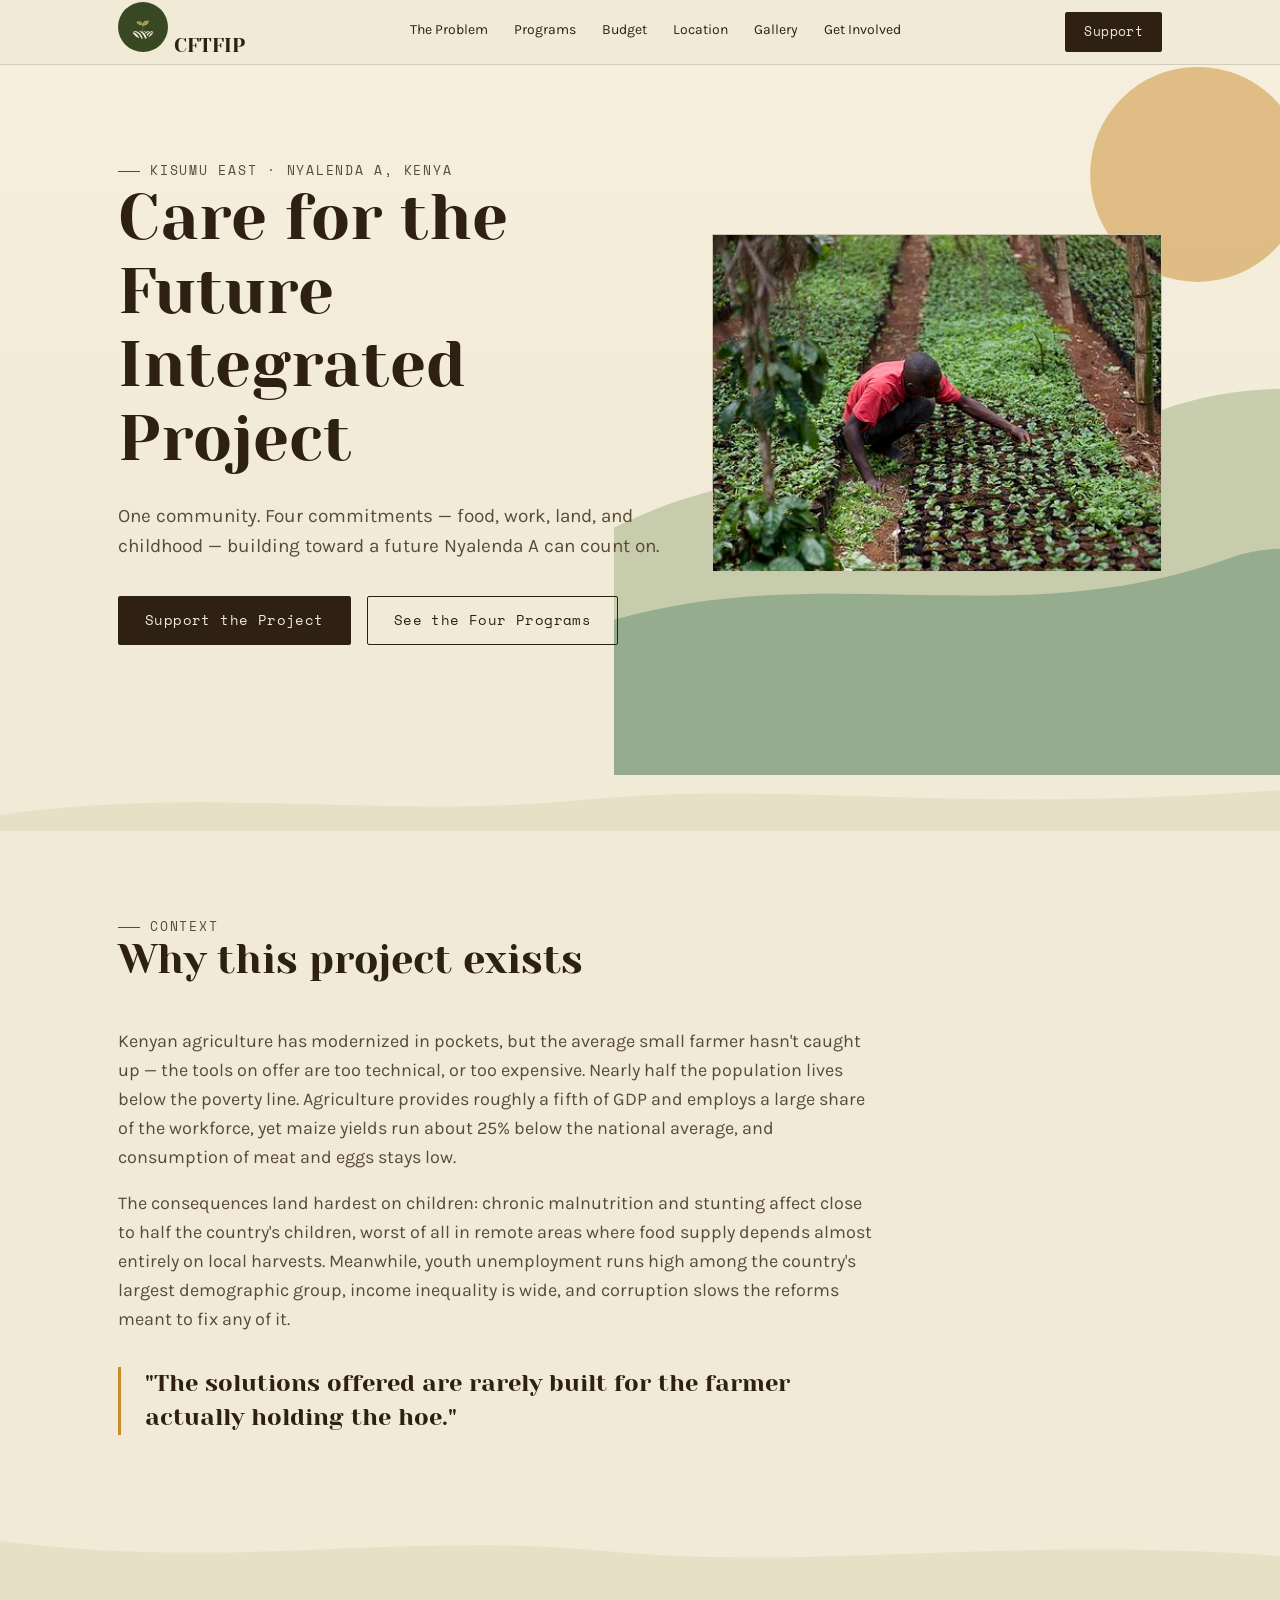
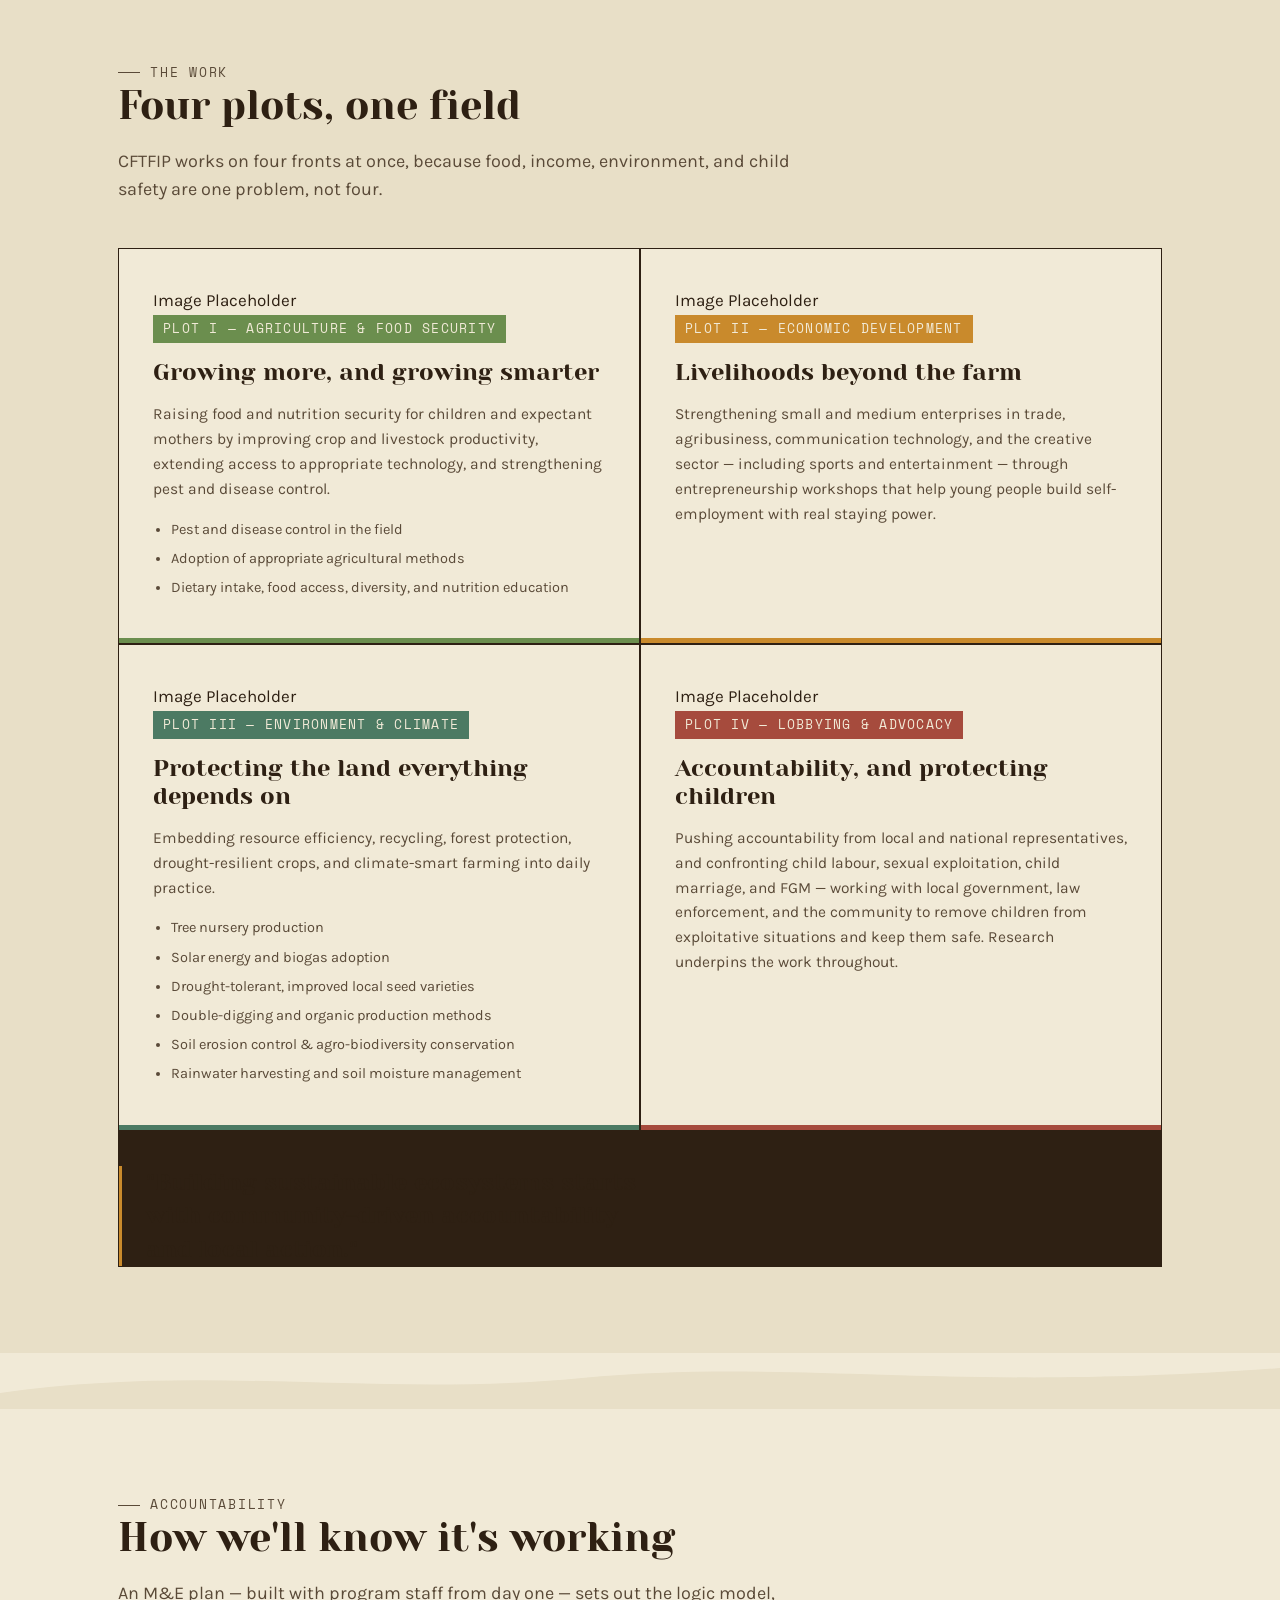
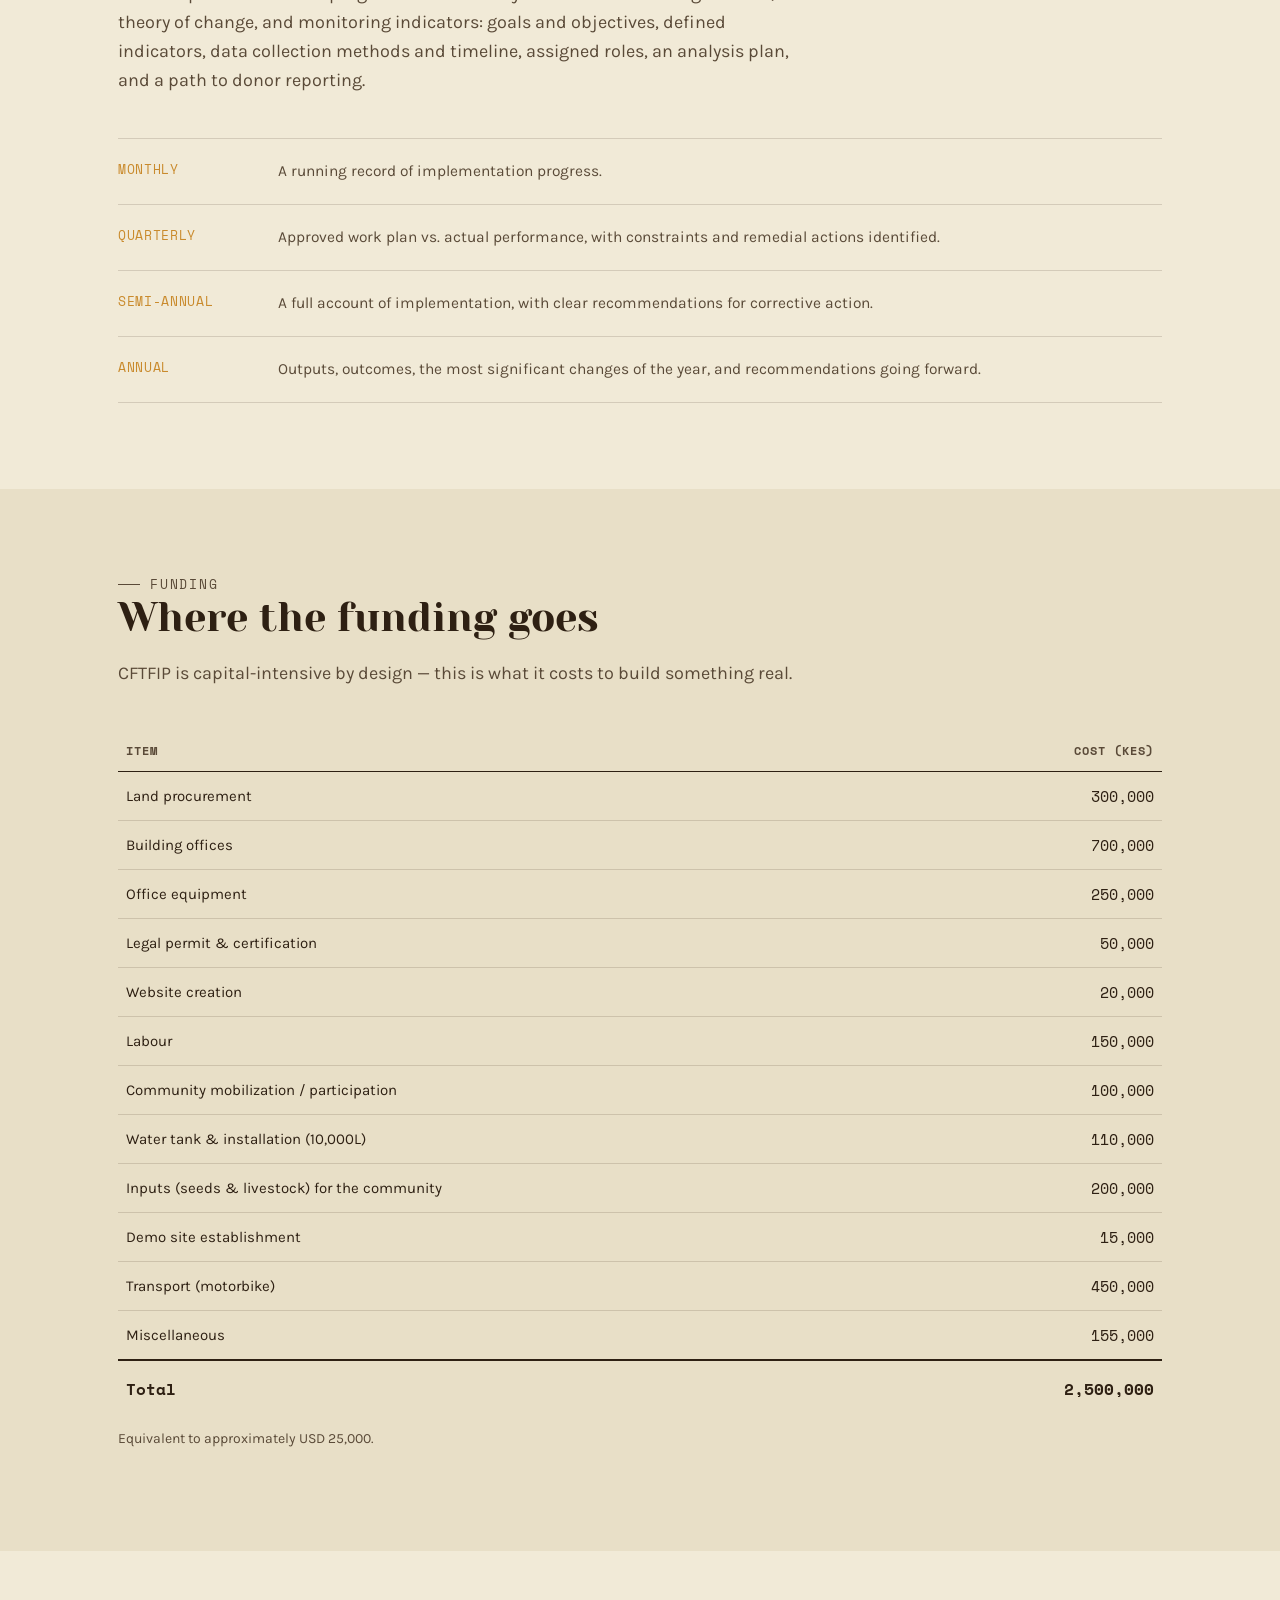
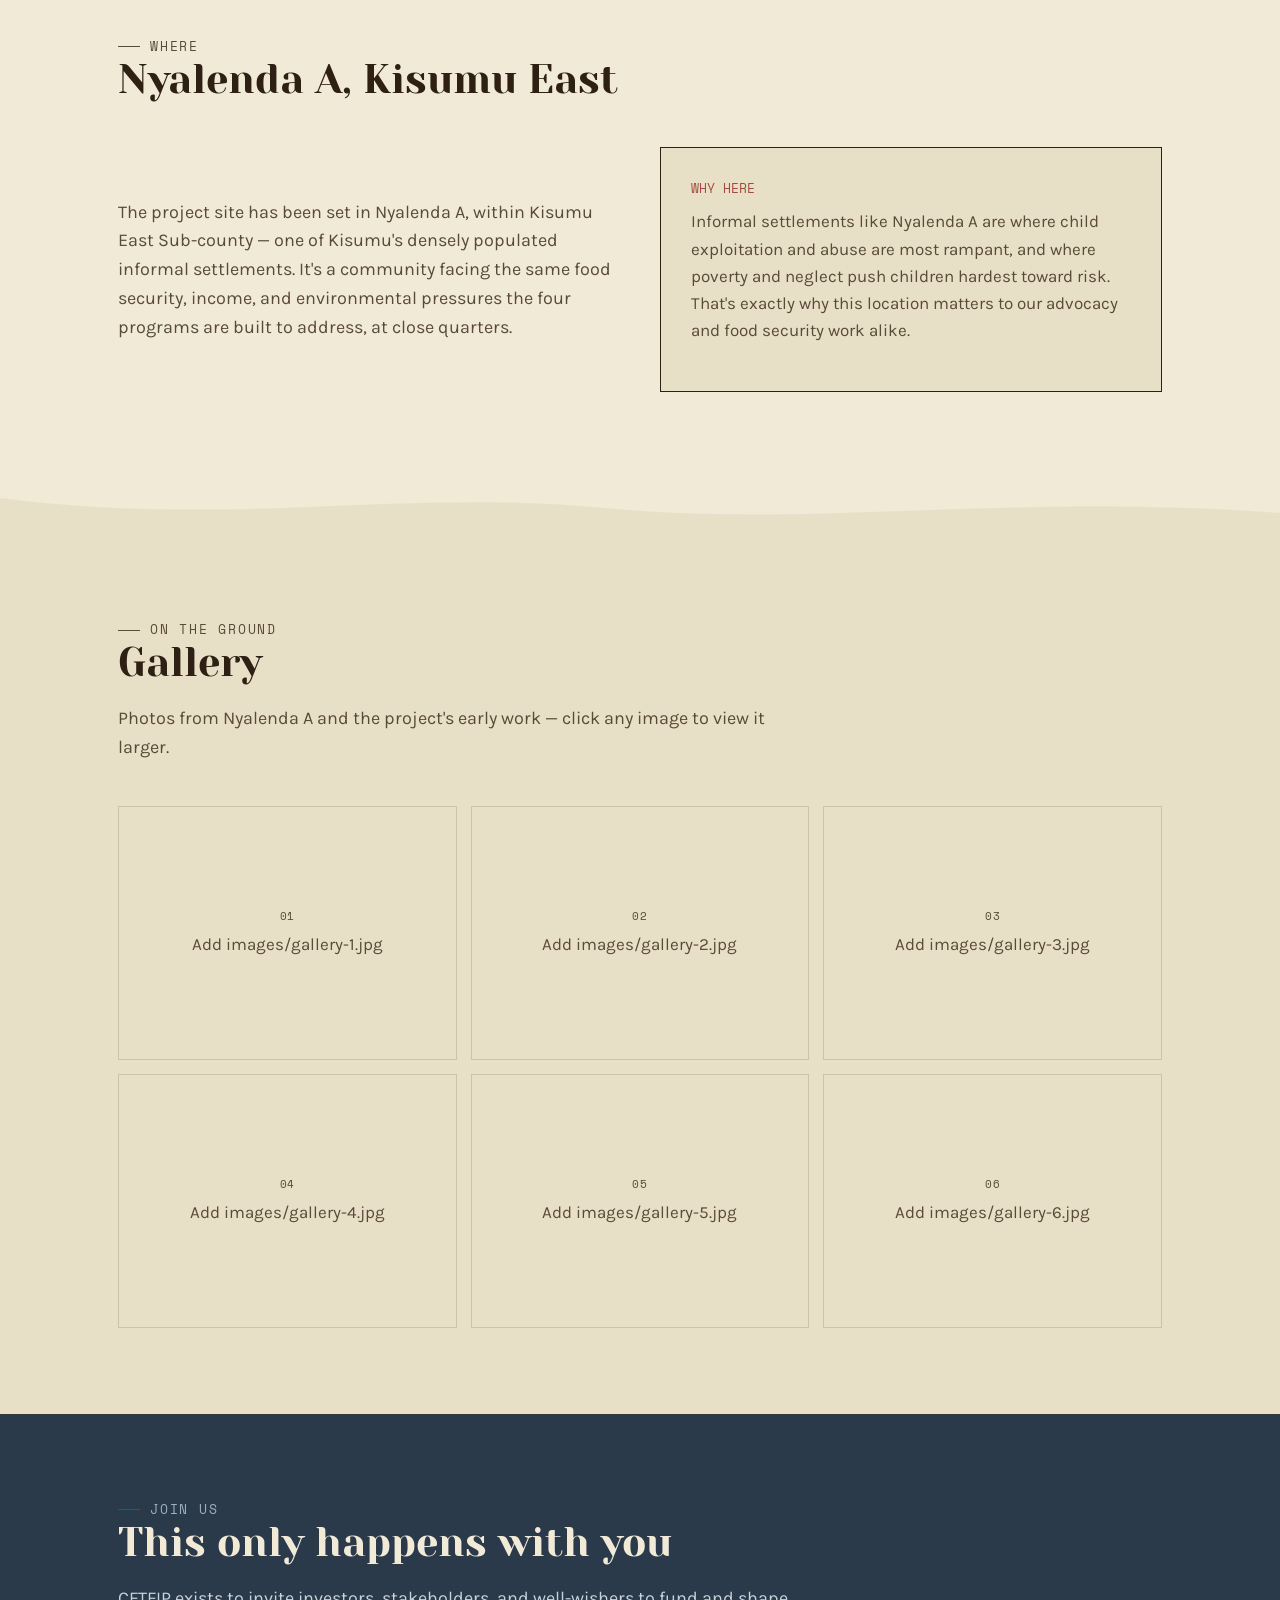
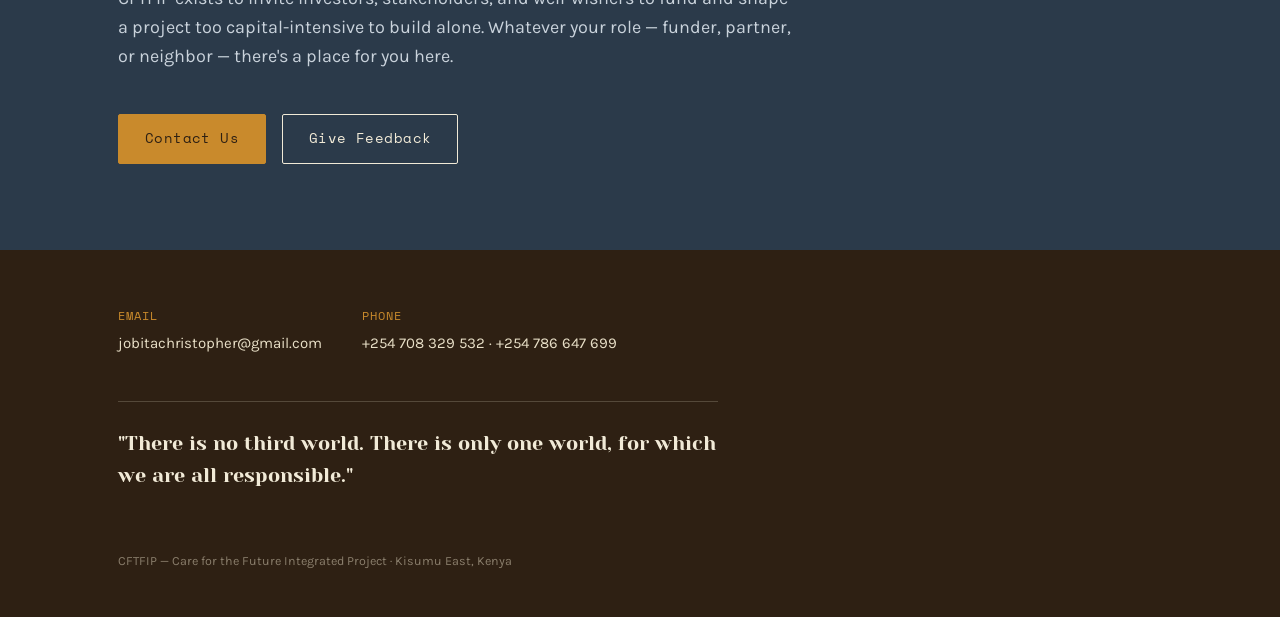
==== commit 5c7d9799: "feat: add img placeholders on the card" ====
--- a/index.html
+++ b/index.html
@@ -102,40 +102,57 @@
     </div>
 
     <div class="plots">
-      <div class="plot p1">
-        <span class="plot-tag">Plot I — Agriculture & Food Security</span>
-        <h3>Growing more, and growing smarter</h3>
-        <p>Raising food and nutrition security for children and expectant mothers by improving crop and livestock productivity, extending access to appropriate technology, and strengthening pest and disease control.</p>
-        <ul>
-          <li>Pest and disease control in the field</li>
-          <li>Adoption of appropriate agricultural methods</li>
-          <li>Dietary intake, food access, diversity, and nutrition education</li>
-        </ul>
-      </div>
-      <div class="plot p2">
-        <span class="plot-tag">Plot II — Economic Development</span>
-        <h3>Livelihoods beyond the farm</h3>
-        <p>Strengthening small and medium enterprises in trade, agribusiness, communication technology, and the creative sector — including sports and entertainment — through entrepreneurship workshops that help young people build self-employment with real staying power.</p>
-      </div>
-      <div class="plot p3">
-        <span class="plot-tag">Plot III — Environment & Climate</span>
-        <h3>Protecting the land everything depends on</h3>
-        <p>Embedding resource efficiency, recycling, forest protection, drought-resilient crops, and climate-smart farming into daily practice.</p>
-        <ul>
-          <li>Tree nursery production</li>
-          <li>Solar energy and biogas adoption</li>
-          <li>Drought-tolerant, improved local seed varieties</li>
-          <li>Double-digging and organic production methods</li>
-          <li>Soil erosion control & agro-biodiversity conservation</li>
-          <li>Rainwater harvesting and soil moisture management</li>
-        </ul>
-      </div>
-      <div class="plot p4">
-        <span class="plot-tag">Plot IV — Lobbying & Advocacy</span>
-        <h3>Accountability, and protecting children</h3>
-        <p>Pushing accountability from local and national representatives, and confronting child labour, sexual exploitation, child marriage, and FGM — working with local government, law enforcement, and the community to remove children from exploitative situations and keep them safe. Research underpins the work throughout.</p>
-      </div>
-    </div>
+     <div class="plot p1">
+          <div class="plot-img-placeholder">Image Placeholder</div>
+            <div class="plot-body">
+              <span class="plot-tag">Plot I — Agriculture & Food Security</span>
+              <h3>Growing more, and growing smarter</h3>
+              <p>Raising food and nutrition security for children and expectant mothers by improving crop and livestock productivity, extending access to appropriate technology, and strengthening pest and disease control.</p>
+              <ul>
+                <li>Pest and disease control in the field</li>
+                <li>Adoption of appropriate agricultural methods</li>
+                <li>Dietary intake, food access, diversity, and nutrition education</li>
+              </ul>
+            </div>
+      </div>
+
+     <div class="plot p2">
+            <div class="plot-img-placeholder">Image Placeholder</div>
+            <div class="plot-body">
+              <span class="plot-tag">Plot II — Economic Development</span>
+              <h3>Livelihoods beyond the farm</h3>
+              <p>Strengthening small and medium enterprises in trade, agribusiness, communication technology, and the creative sector — including sports and entertainment — through entrepreneurship workshops that help young people build self-employment with real staying power.</p>
+            </div>
+     </div>
+
+     <div class="plot p3">
+       <div class="plot-img-placeholder">Image Placeholder</div>
+         <div class="plot-body">
+           <span class="plot-tag">Plot III — Environment & Climate</span>
+              <h3>Protecting the land everything depends on</h3>
+              <p>Embedding resource efficiency, recycling, forest protection, drought-resilient crops, and climate-smart farming into daily practice.</p>
+              <ul>
+                <li>Tree nursery production</li>
+                <li>Solar energy and biogas adoption</li>
+                <li>Drought-tolerant, improved local seed varieties</li>
+                <li>Double-digging and organic production methods</li>
+                <li>Soil erosion control & agro-biodiversity conservation</li>
+                <li>Rainwater harvesting and soil moisture management</li>
+              </ul>
+          </div>
+     </div>
+
+     <div class="plot p4">
+        <div class="plot-img-placeholder">Image Placeholder</div>
+            <div class="plot-body">
+              <span class="plot-tag">Plot IV — Lobbying & Advocacy</span>
+              <h3>Accountability, and protecting children</h3>
+              <p>Pushing accountability from local and national representatives, and confronting child labour, sexual exploitation, child marriage, and FGM — working with local government, law enforcement, and the community to remove children from exploitative situations and keep them safe. Research underpins the work throughout.</p>
+            </div>
+     </div>
+     <blockquote>
+          "Building sustainable ecosystems starts with community-driven accountability and local action."
+        </blockquote>
   </div>
 </section>
 
--- a/assets/css/style.css
+++ b/assets/css/style.css
@@ -35,6 +35,13 @@
   font-size:12.5px;
   color:var(--ink-soft);
   display:flex;align-items:center;gap:10px;
+}
+
+/* logo brand */
+.brand img {
+  width: 50px;       
+  height: auto;       
+  max-width: 100%;    
 }
 .eyebrow::before{content:"";width:22px;height:1px;background:var(--ink-soft);display:inline-block;}
 
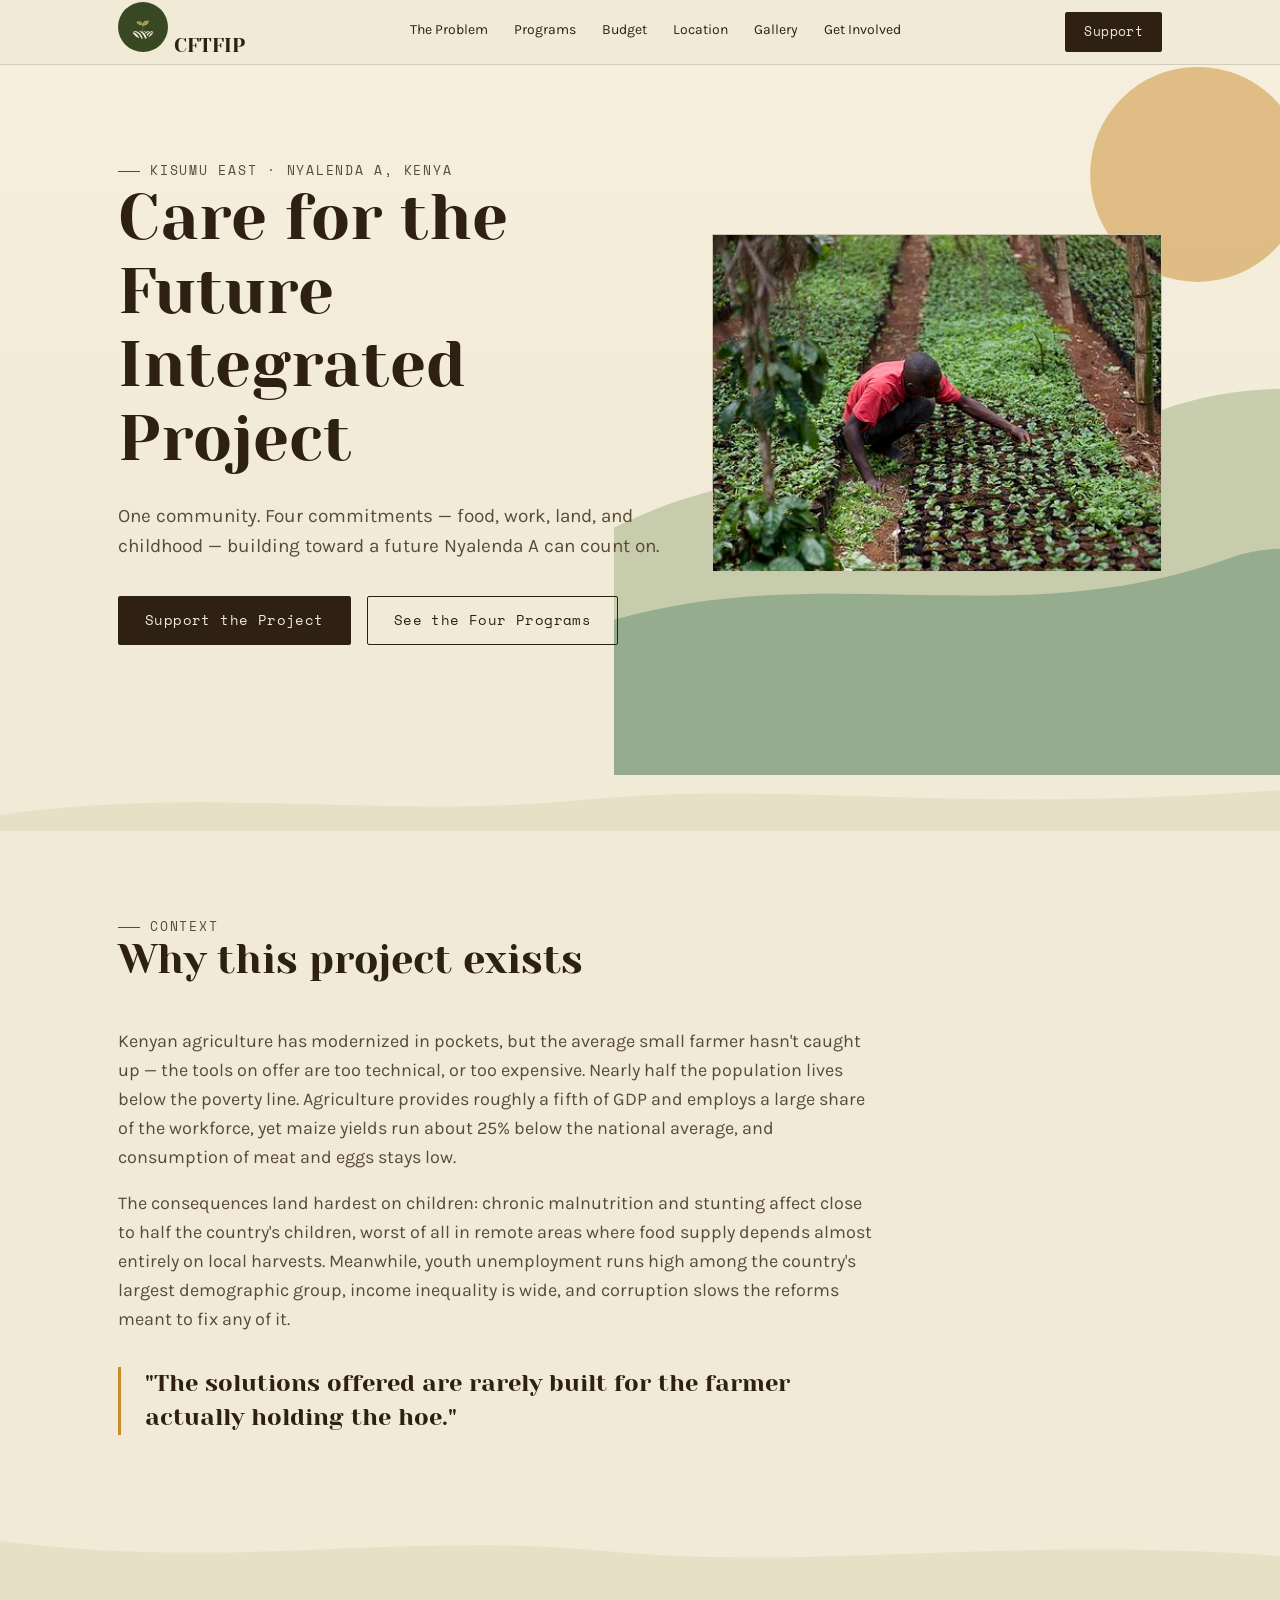
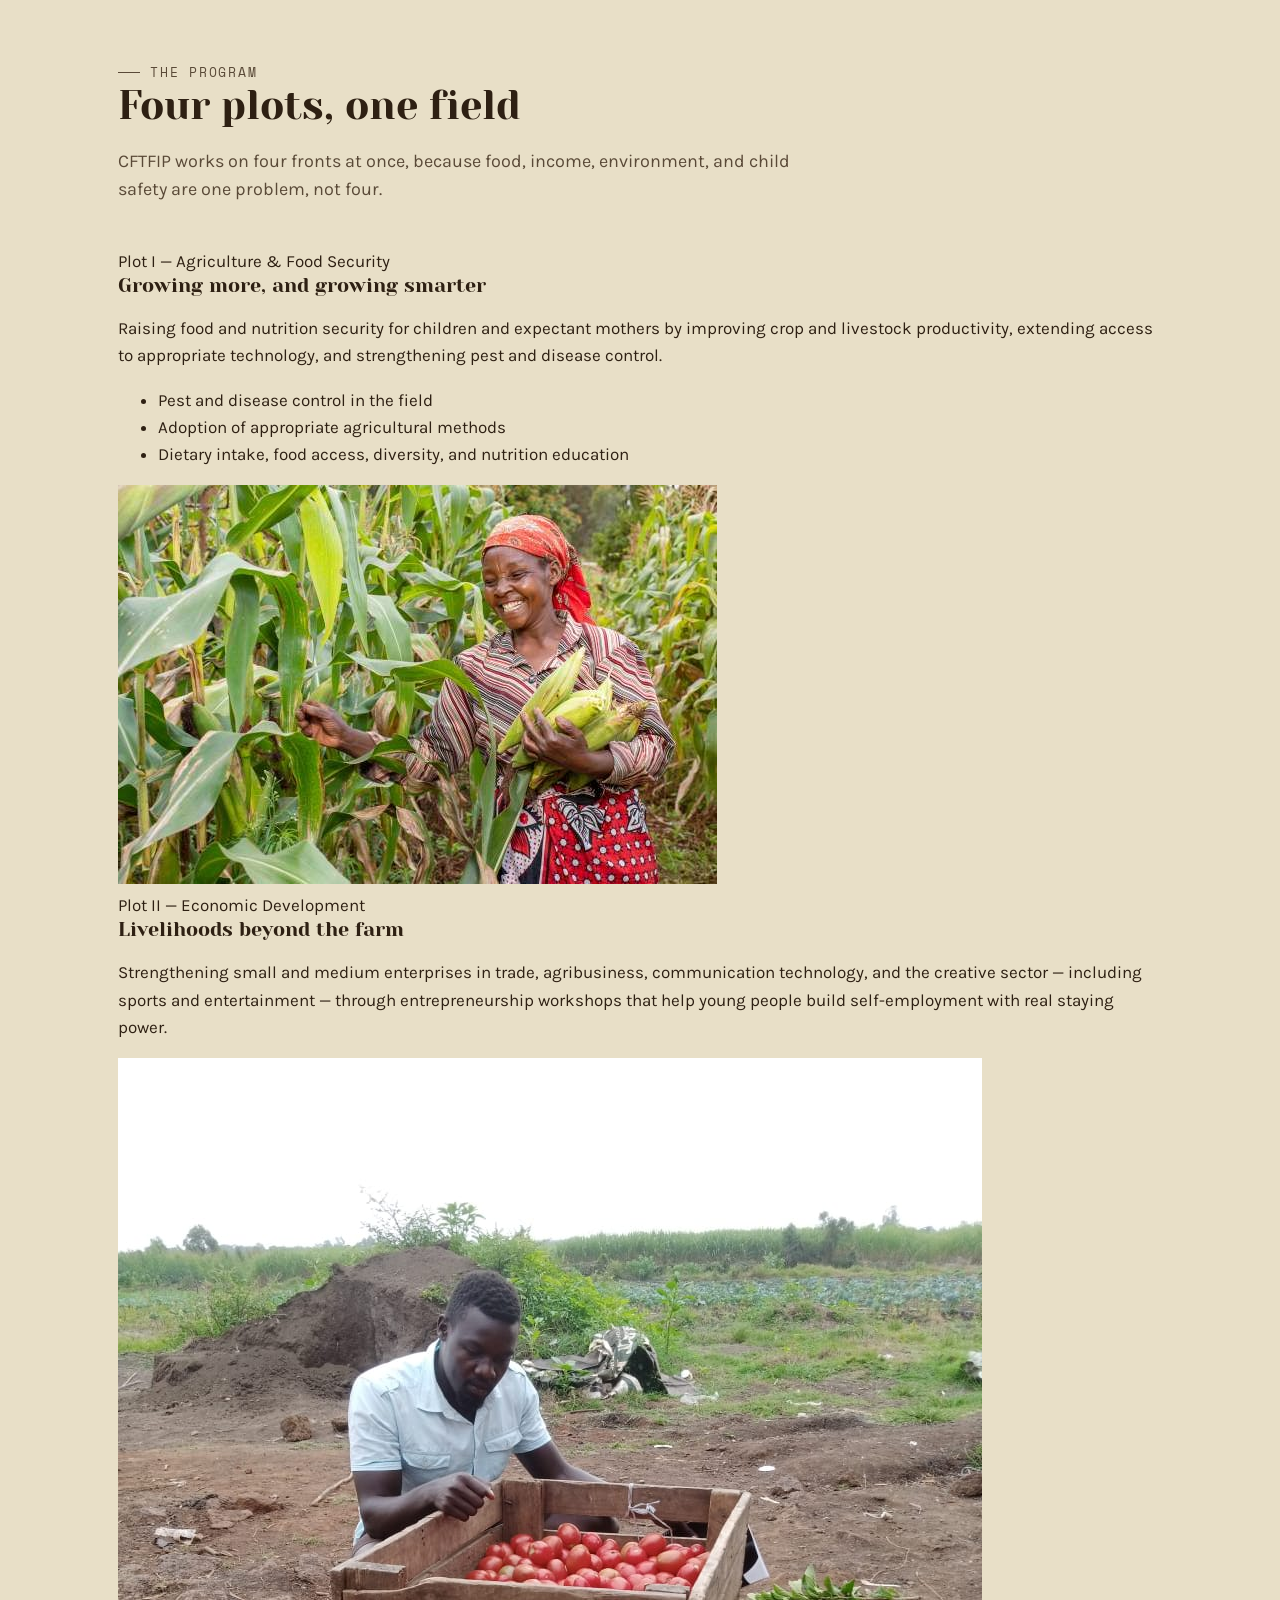
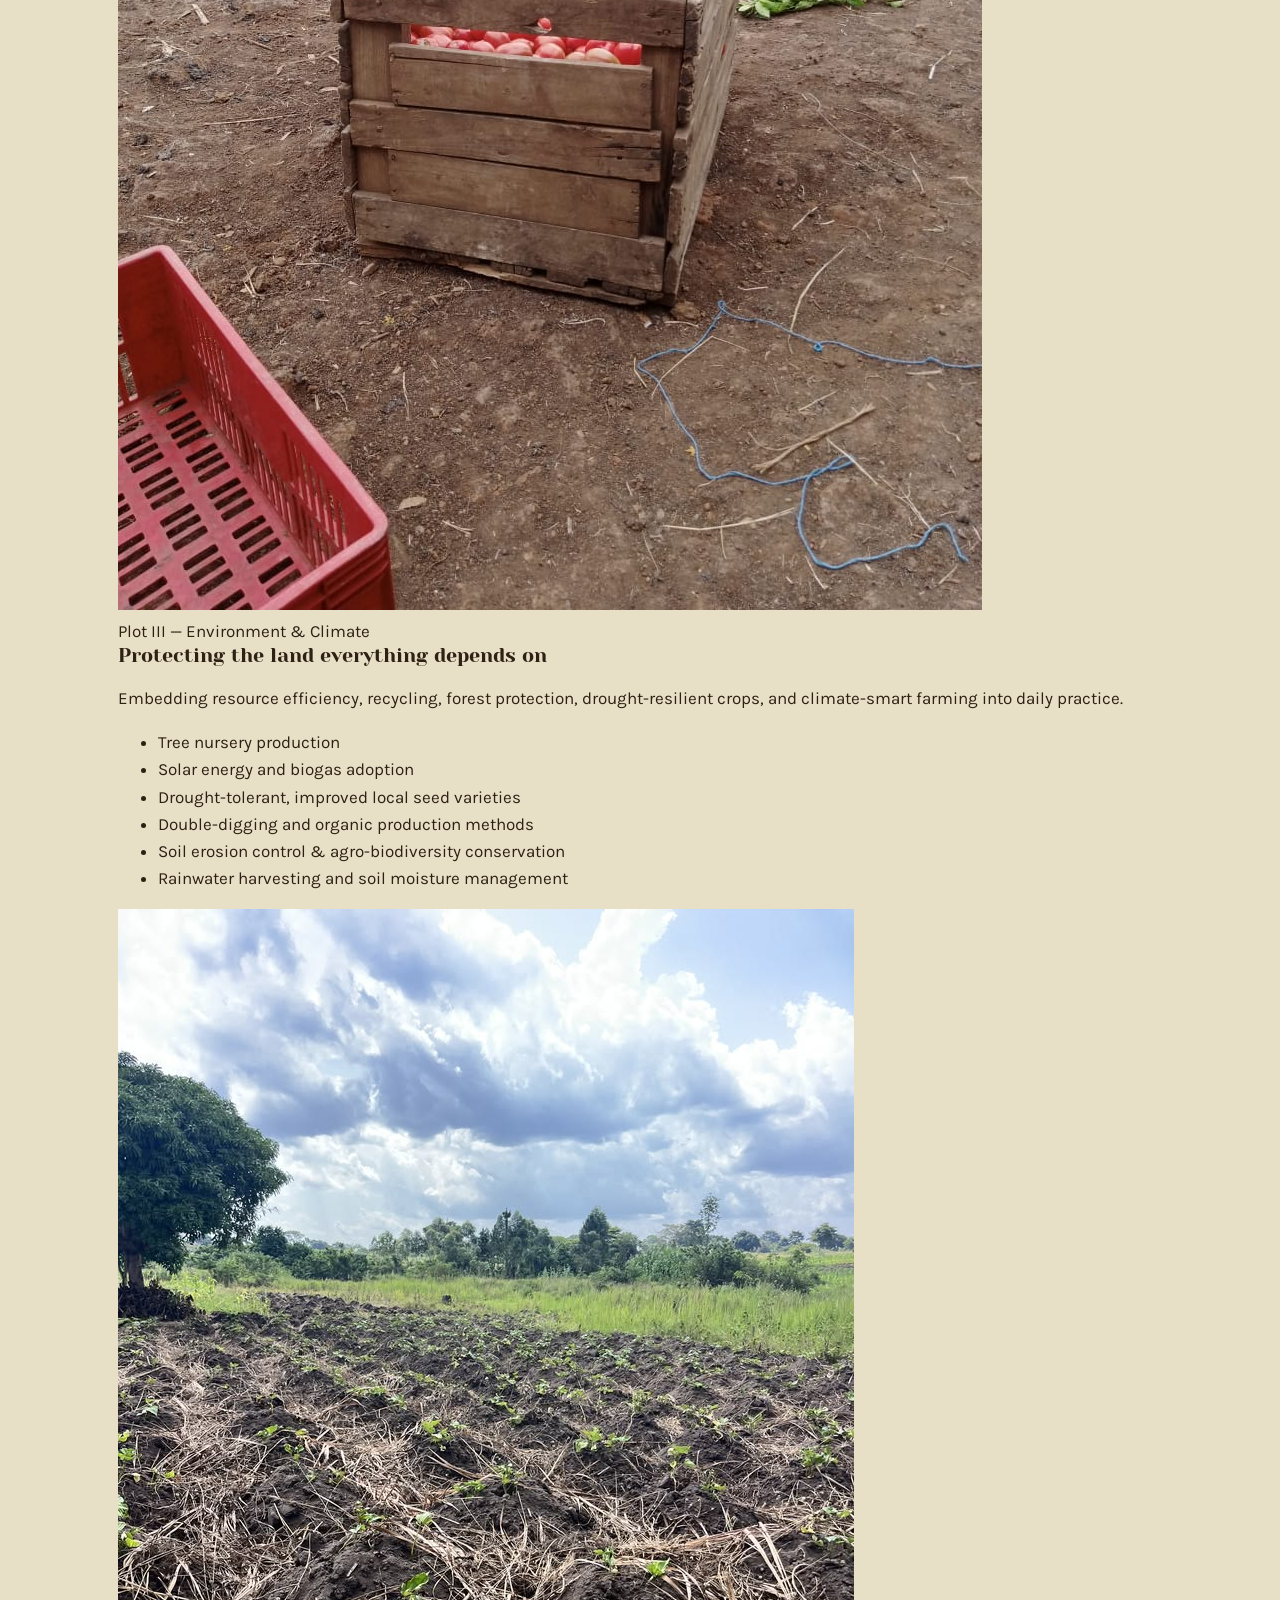
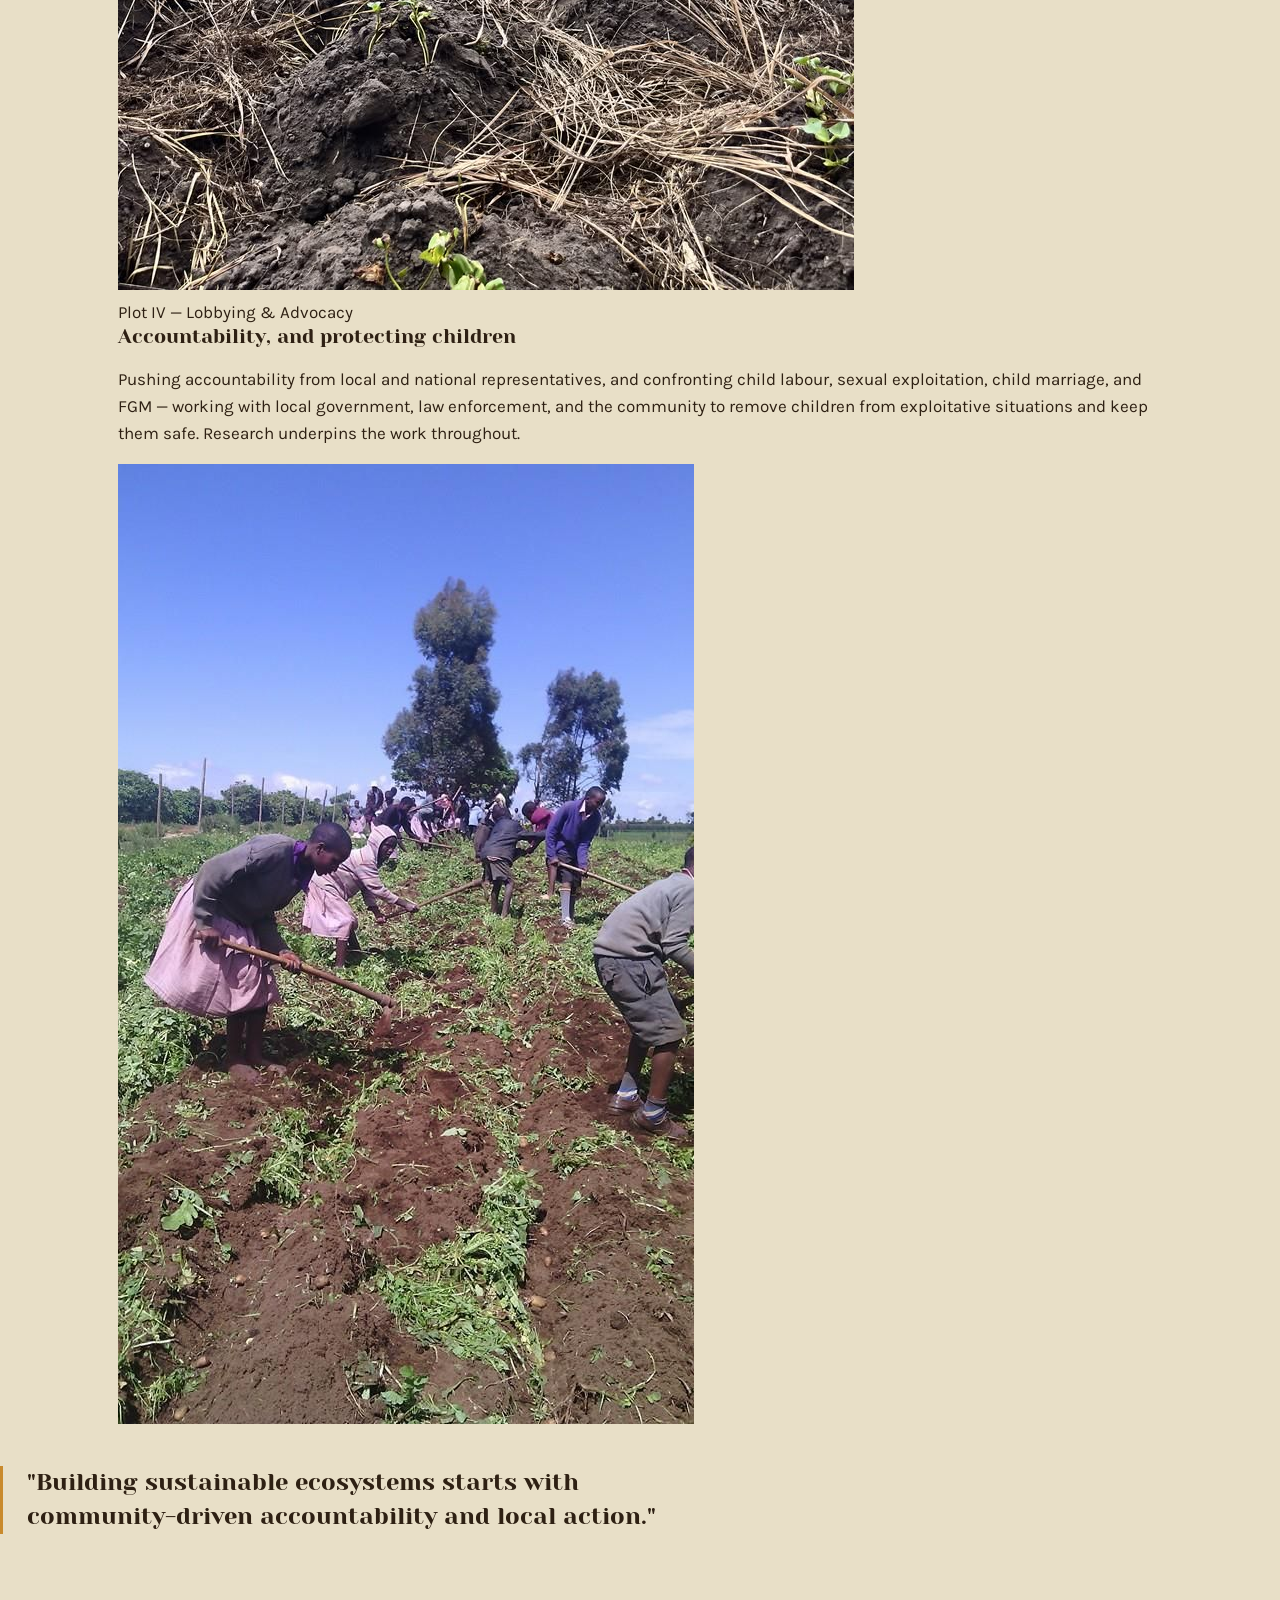
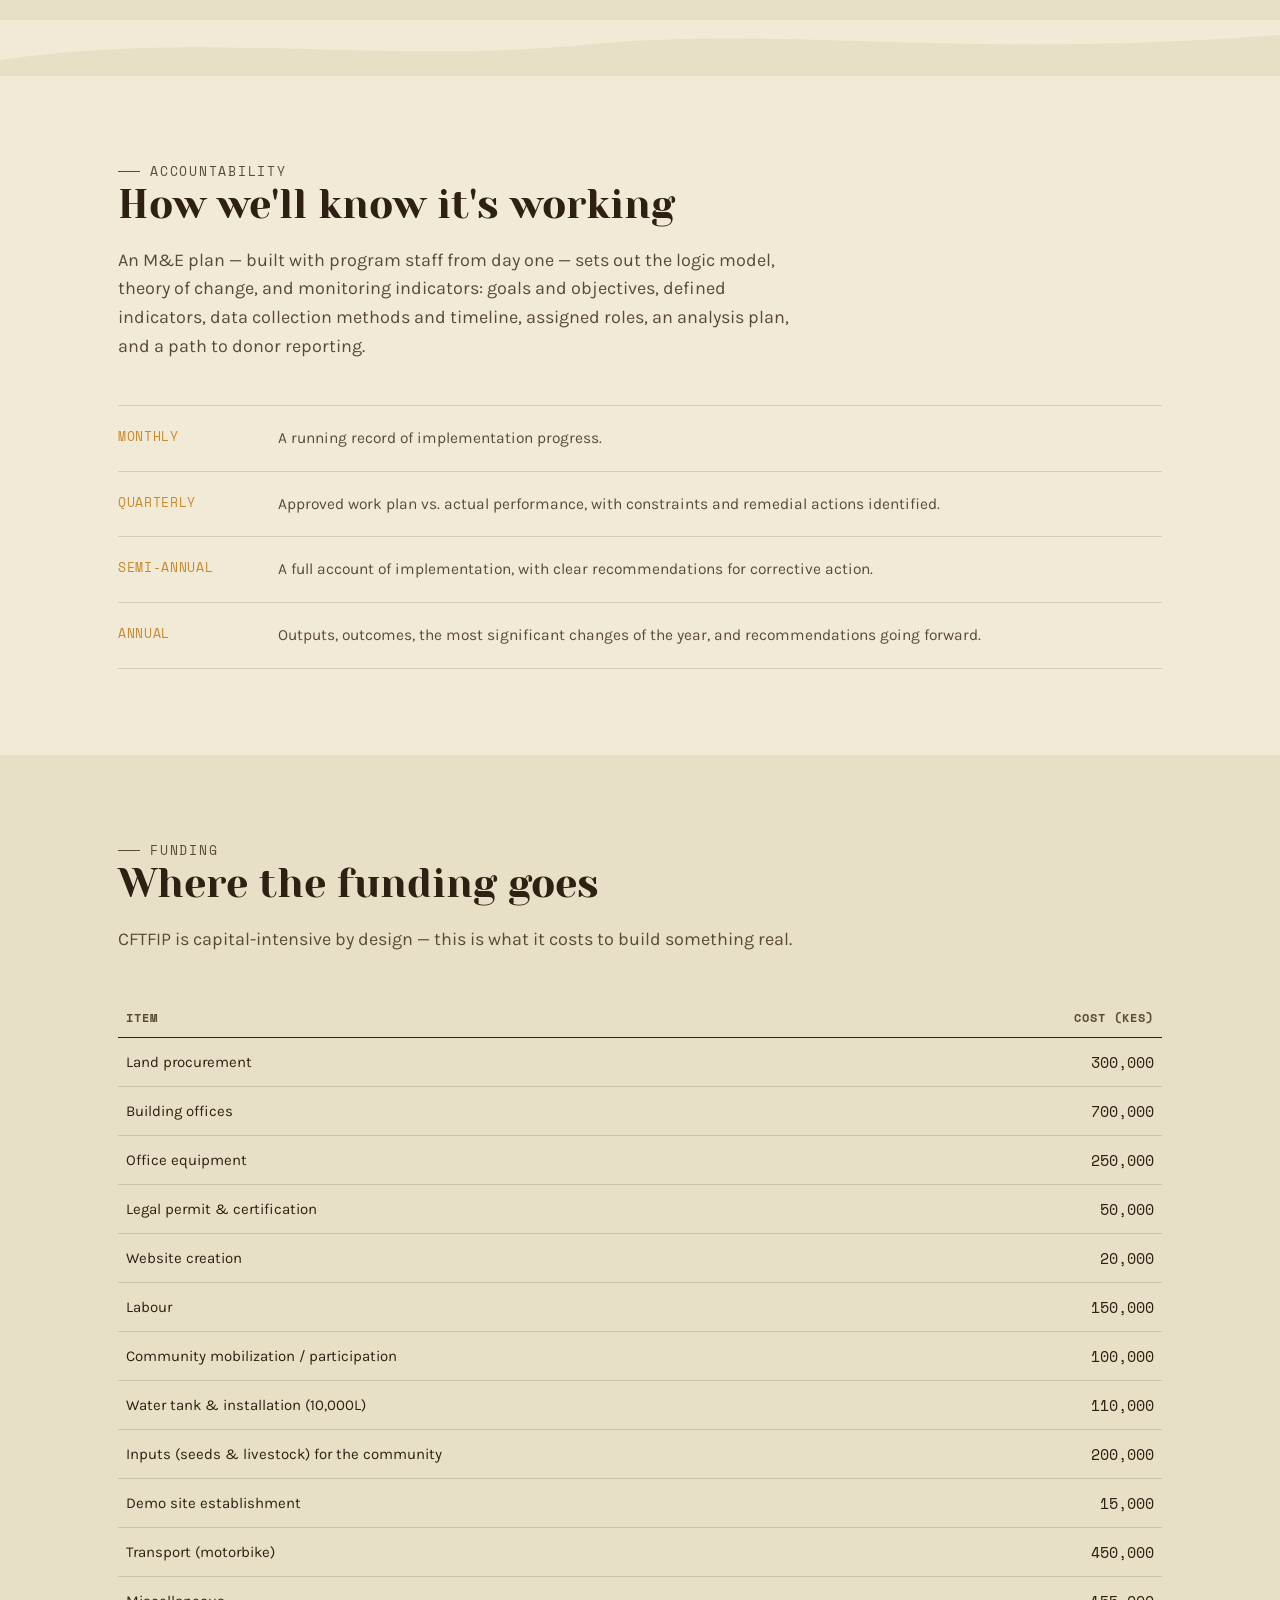
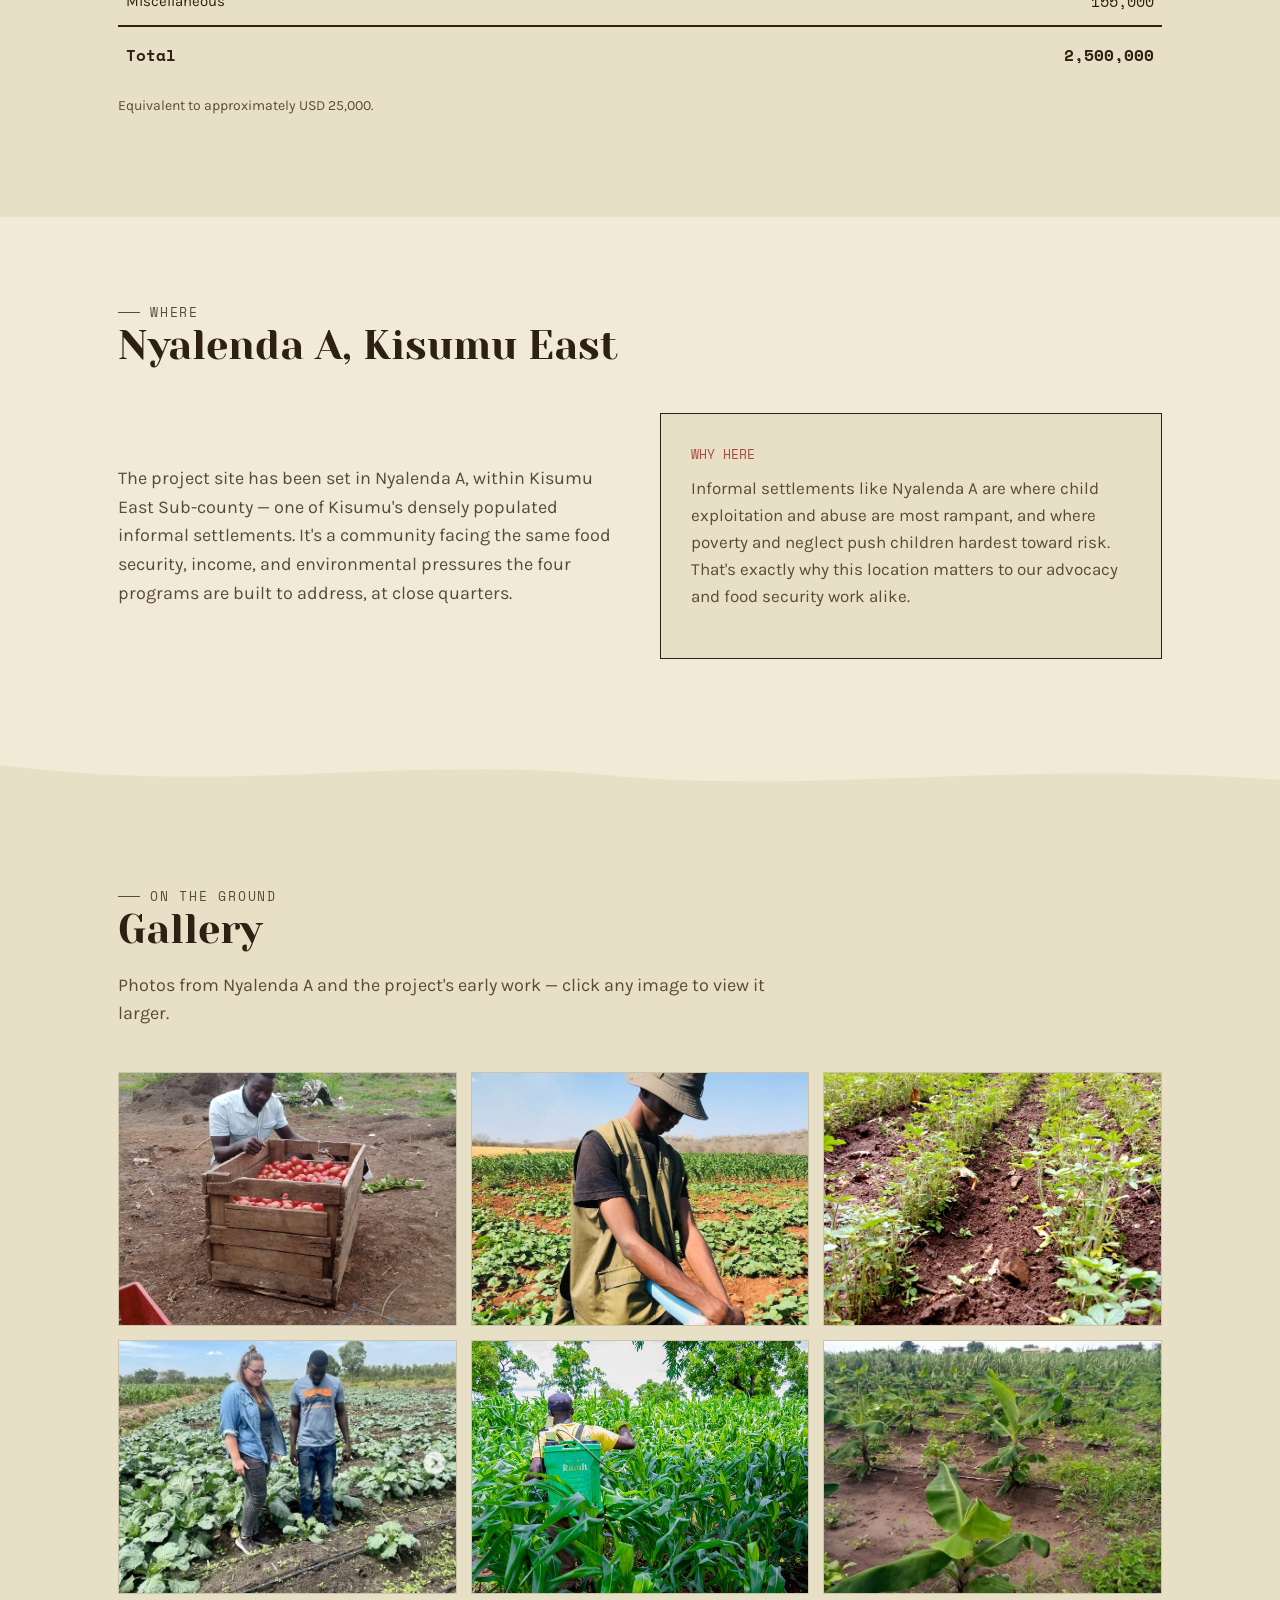
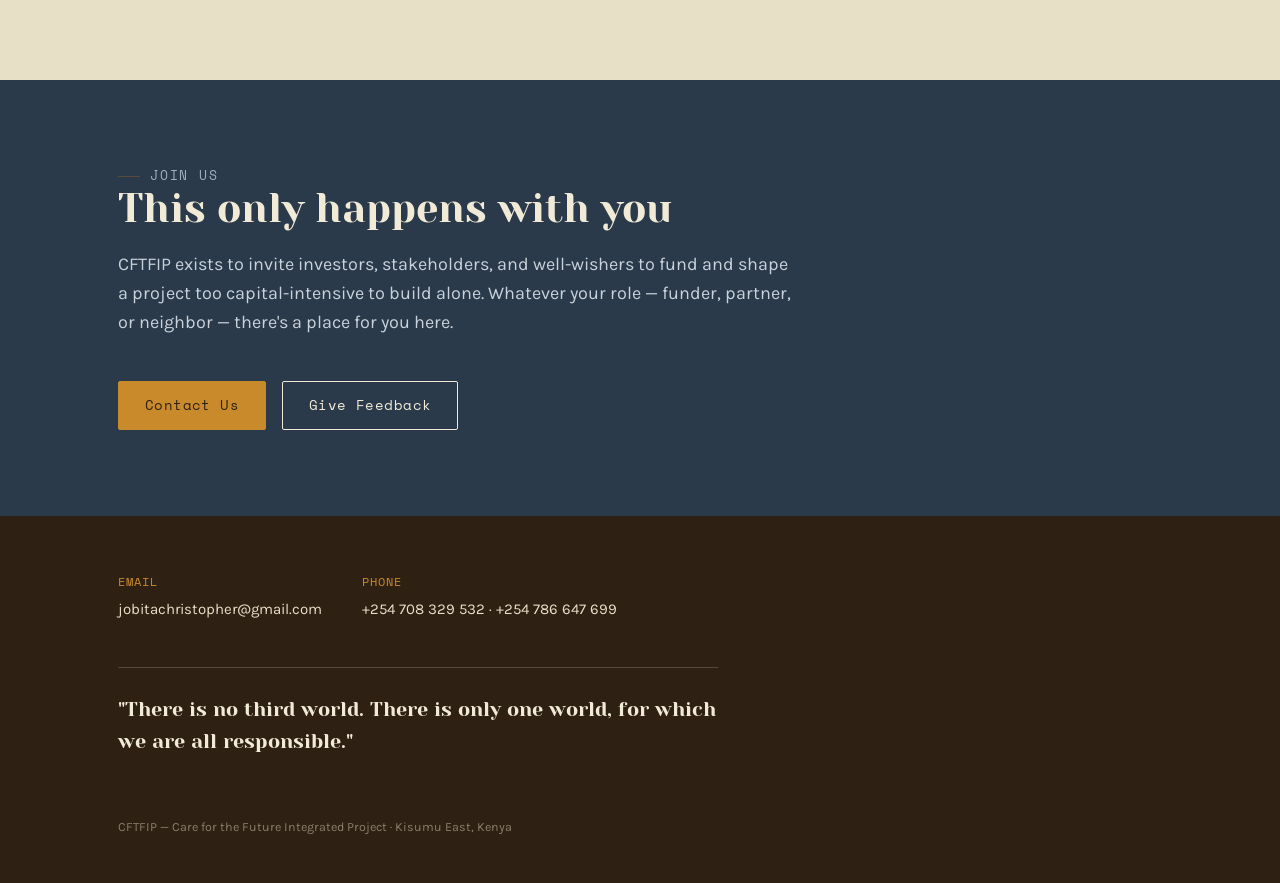
==== commit 03c9c243: "fix: changed grid to cards" ====
--- a/index.html
+++ b/index.html
@@ -61,11 +61,7 @@
       </div>
     </div>
     <div class="hero-photo g-item">
-      <img src="assets/images/landimg.jpeg">
-      <div class="g-placeholder">
-        <span class="mono">HOME</span>
-        <span>Add images/hero.jpg</span>
-      </div>
+      <img src="assets/images/landimg.jpeg" alt="Weeding the buds in Nyalenda A">
       <figcaption>Weeding the buds</figcaption>
     </div>
   </div>
@@ -96,64 +92,69 @@
 <section class="alt" id="programs">
   <div class="wrap">
     <div class="sec-head">
-      <div class="eyebrow">The Work</div>
+      <div class="eyebrow">The Program</div>
       <h2>Four plots, one field</h2>
       <p class="lede">CFTFIP works on four fronts at once, because food, income, environment, and child safety are one problem, not four.</p>
     </div>
-
-    <div class="plots">
-     <div class="plot p1">
-          <div class="plot-img-placeholder">Image Placeholder</div>
-            <div class="plot-body">
-              <span class="plot-tag">Plot I — Agriculture & Food Security</span>
-              <h3>Growing more, and growing smarter</h3>
-              <p>Raising food and nutrition security for children and expectant mothers by improving crop and livestock productivity, extending access to appropriate technology, and strengthening pest and disease control.</p>
-              <ul>
-                <li>Pest and disease control in the field</li>
-                <li>Adoption of appropriate agricultural methods</li>
-                <li>Dietary intake, food access, diversity, and nutrition education</li>
-              </ul>
-            </div>
-      </div>
-
-     <div class="plot p2">
-            <div class="plot-img-placeholder">Image Placeholder</div>
-            <div class="plot-body">
-              <span class="plot-tag">Plot II — Economic Development</span>
-              <h3>Livelihoods beyond the farm</h3>
-              <p>Strengthening small and medium enterprises in trade, agribusiness, communication technology, and the creative sector — including sports and entertainment — through entrepreneurship workshops that help young people build self-employment with real staying power.</p>
-            </div>
-     </div>
-
-     <div class="plot p3">
-       <div class="plot-img-placeholder">Image Placeholder</div>
-         <div class="plot-body">
-           <span class="plot-tag">Plot III — Environment & Climate</span>
-              <h3>Protecting the land everything depends on</h3>
-              <p>Embedding resource efficiency, recycling, forest protection, drought-resilient crops, and climate-smart farming into daily practice.</p>
-              <ul>
-                <li>Tree nursery production</li>
-                <li>Solar energy and biogas adoption</li>
-                <li>Drought-tolerant, improved local seed varieties</li>
-                <li>Double-digging and organic production methods</li>
-                <li>Soil erosion control & agro-biodiversity conservation</li>
-                <li>Rainwater harvesting and soil moisture management</li>
-              </ul>
-          </div>
-     </div>
-
-     <div class="plot p4">
-        <div class="plot-img-placeholder">Image Placeholder</div>
-            <div class="plot-body">
-              <span class="plot-tag">Plot IV — Lobbying & Advocacy</span>
-              <h3>Accountability, and protecting children</h3>
-              <p>Pushing accountability from local and national representatives, and confronting child labour, sexual exploitation, child marriage, and FGM — working with local government, law enforcement, and the community to remove children from exploitative situations and keep them safe. Research underpins the work throughout.</p>
-            </div>
-     </div>
-     <blockquote>
-          "Building sustainable ecosystems starts with community-driven accountability and local action."
-        </blockquote>
-  </div>
+ 
+    <!-- Card 1 -->
+    <div class="plot-card">
+      <div class="plot-body">
+        <span class="plot-tag">Plot I — Agriculture & Food Security</span>
+        <h3>Growing more, and growing smarter</h3>
+        <p>Raising food and nutrition security for children and expectant mothers by improving crop and livestock productivity, extending access to appropriate technology, and strengthening pest and disease control.</p>
+        <ul class="plot-list">
+          <li>Pest and disease control in the field</li>
+          <li>Adoption of appropriate agricultural methods</li>
+          <li>Dietary intake, food access, diversity, and nutrition education</li>
+        </ul>
+      </div>
+        <img src="assets/images/farmer.jpeg">
+    </div>
+
+    <!-- Card 2 -->
+    <div class="plot-card">
+      <div class="plot-body">
+        <span class="plot-tag">Plot II — Economic Development</span>
+        <h3>Livelihoods beyond the farm</h3>
+        <p>Strengthening small and medium enterprises in trade, agribusiness, communication technology, and the creative sector — including sports and entertainment — through entrepreneurship workshops that help young people build self-employment with real staying power.</p>
+      </div>
+      <img src="assets/images/IMG-20260715-WA0013.jpg">
+    </div>
+
+    <!-- Card 3 -->
+    <div class="plot-card">
+      <div class="plot-body">
+        <span class="plot-tag">Plot III — Environment & Climate</span>
+        <h3>Protecting the land everything depends on</h3>
+        <p>Embedding resource efficiency, recycling, forest protection, drought-resilient crops, and climate-smart farming into daily practice.</p>
+        <ul class="plot-list">
+          <li>Tree nursery production</li>
+          <li>Solar energy and biogas adoption</li>
+          <li>Drought-tolerant, improved local seed varieties</li>
+          <li>Double-digging and organic production methods</li>
+          <li>Soil erosion control & agro-biodiversity conservation</li>
+          <li>Rainwater harvesting and soil moisture management</li>
+        </ul>
+      </div>
+      <img src="assets/images/cultivation.jpeg">
+    </div>
+
+    <!-- Card 4 -->
+    <div class="plot-card">
+      <div class="plot-body">
+        <span class="plot-tag">Plot IV — Lobbying & Advocacy</span>
+        <h3>Accountability, and protecting children</h3>
+        <p>Pushing accountability from local and national representatives, and confronting child labour, sexual exploitation, child marriage, and FGM — working with local government, law enforcement, and the community to remove children from exploitative situations and keep them safe. Research underpins the work throughout.</p>
+      </div>
+      <img src="assets/images/_.jpeg">
+    </div>
+
+  </div>
+
+  <blockquote class="plot-quote">
+    "Building sustainable ecosystems starts with community-driven accountability and local action."
+  </blockquote>
 </section>
 
 <svg class="hills" viewBox="0 0 1100 56" preserveAspectRatio="none" aria-hidden="true">
@@ -249,52 +250,31 @@
     </div>
 
     <div class="gallery-grid">
-      <!--
-        Add a photo by dropping a file named gallery-1.jpg (etc.) into the
-        /images folder, then swap the placeholder div below for:
-        <img src="images/gallery-1.jpg" alt="Describe the photo here">
-      -->
-      <figure class="g-item">
-        <div class="g-placeholder">
-          <span class="mono">01</span>
-          <span>Add images/gallery-1.jpg</span>
-        </div>
-        <figcaption>Caption goes here</figcaption>
-      </figure>
-      <figure class="g-item">
-        <div class="g-placeholder">
-          <span class="mono">02</span>
-          <span>Add images/gallery-2.jpg</span>
-        </div>
-        <figcaption>Caption goes here</figcaption>
-      </figure>
-      <figure class="g-item">
-        <div class="g-placeholder">
-          <span class="mono">03</span>
-          <span>Add images/gallery-3.jpg</span>
-        </div>
-        <figcaption>Caption goes here</figcaption>
-      </figure>
-      <figure class="g-item">
-        <div class="g-placeholder">
-          <span class="mono">04</span>
-          <span>Add images/gallery-4.jpg</span>
-        </div>
-        <figcaption>Caption goes here</figcaption>
-      </figure>
-      <figure class="g-item">
-        <div class="g-placeholder">
-          <span class="mono">05</span>
-          <span>Add images/gallery-5.jpg</span>
-        </div>
-        <figcaption>Caption goes here</figcaption>
-      </figure>
-      <figure class="g-item">
-        <div class="g-placeholder">
-          <span class="mono">06</span>
-          <span>Add images/gallery-6.jpg</span>
-        </div>
-        <figcaption>Caption goes here</figcaption>
+     
+      
+      <figure class="g-item">
+        <img src="assets/images/IMG-20260715-WA0013.jpg" alt="gallery-1">
+        <figcaption>Packing the Best Quality for the Market</figcaption>
+      </figure>
+      <figure class="g-item">
+        <img src="assets/images/_ (1).jpeg" alt="gallery-1">
+        <figcaption> Tracking progress and optimizing performance directly from the field.</figcaption>
+      </figure>
+      <figure class="g-item">
+               <img src="assets/images/img3.jpg" alt="gallery-2">
+        <figcaption>Fresh sagaa(mboga  kienyeji)</figcaption>
+      </figure>
+      <figure class="g-item">
+               <img src="assets/images/img4.jpg" alt="gallery-3">
+        <figcaption> Sharing best practices directly in the field.</figcaption>
+      </figure>
+      <figure class="g-item">
+                <img src="assets/images/spray.jpeg" alt="gallery-4">
+        <figcaption> Ensuring healthy growth through targeted crop care. </figcaption>
+      </figure>
+      <figure class="g-item">
+                <img src="assets/images/_ (2).jpeg" alt="gallery-5">
+        <figcaption> Conserving water and accelerating growth with precision drip lines.</figcaption>
       </figure>
     </div>
   </div>
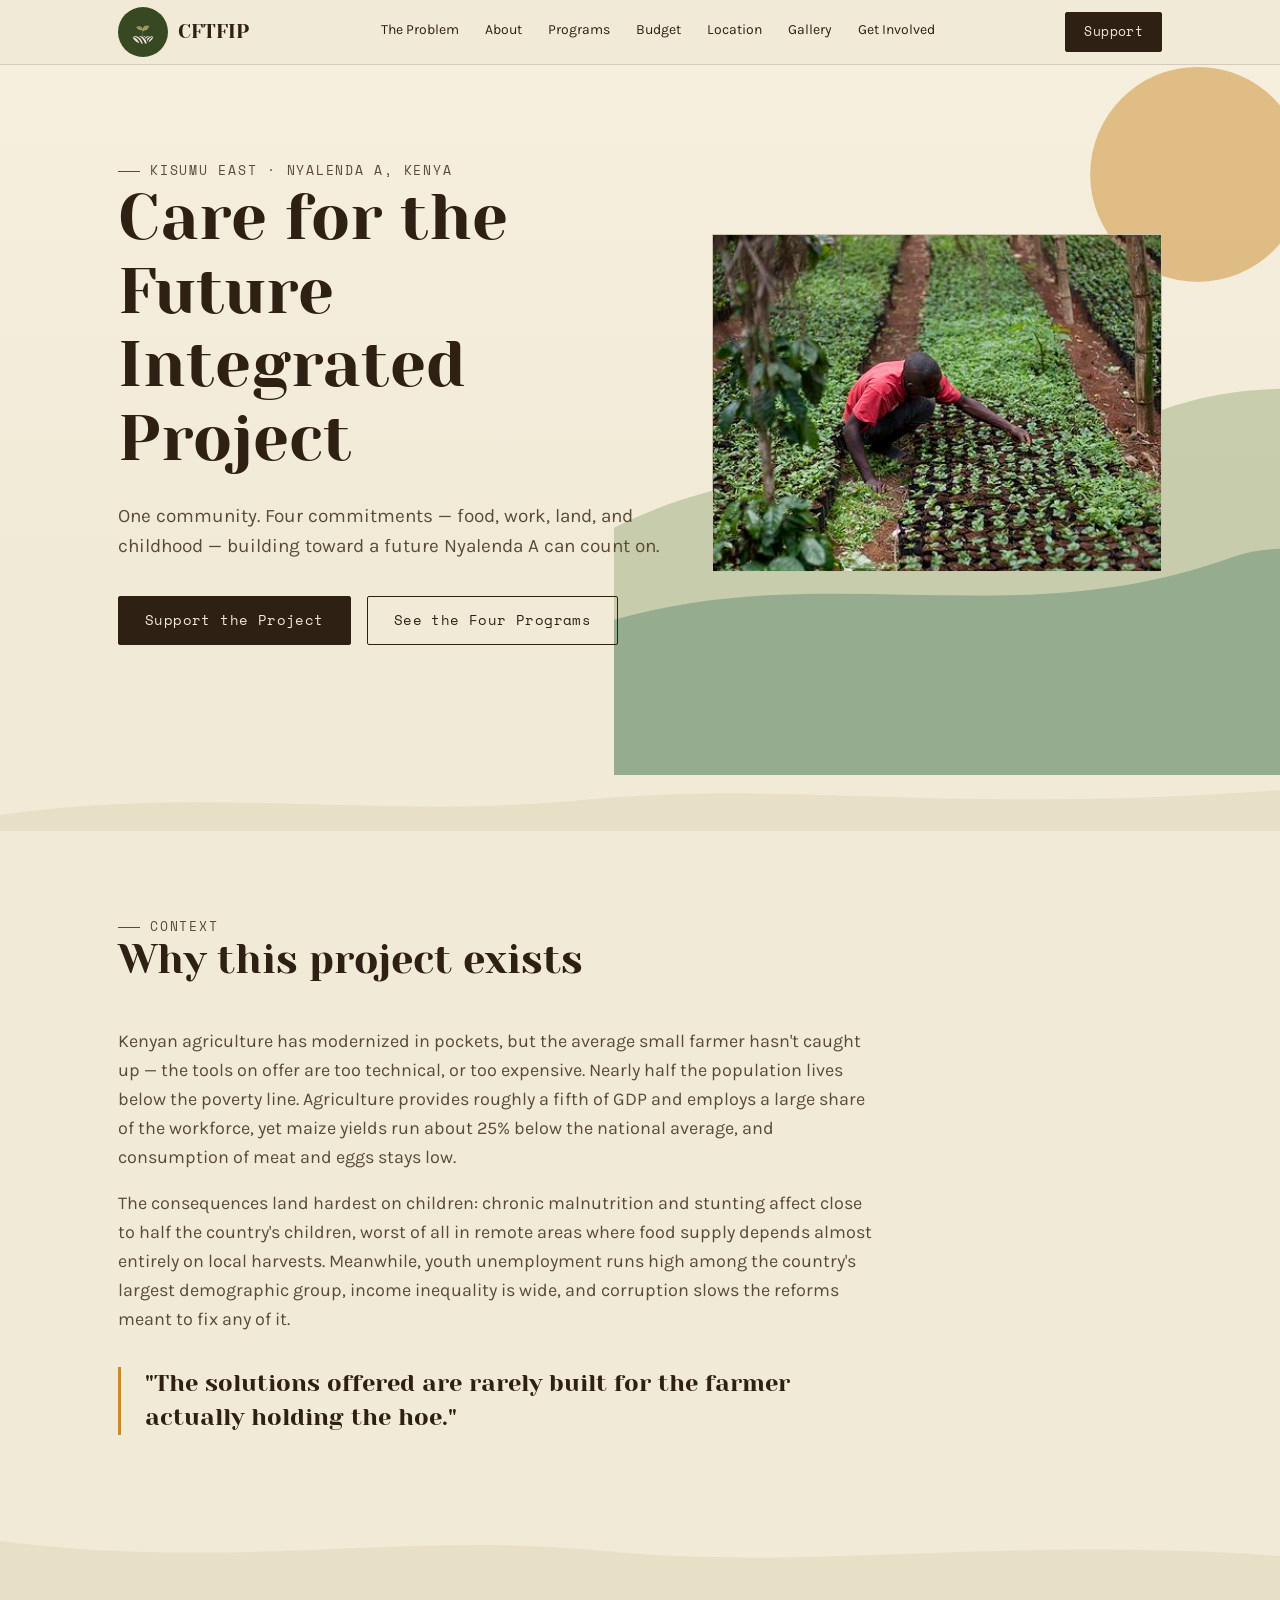
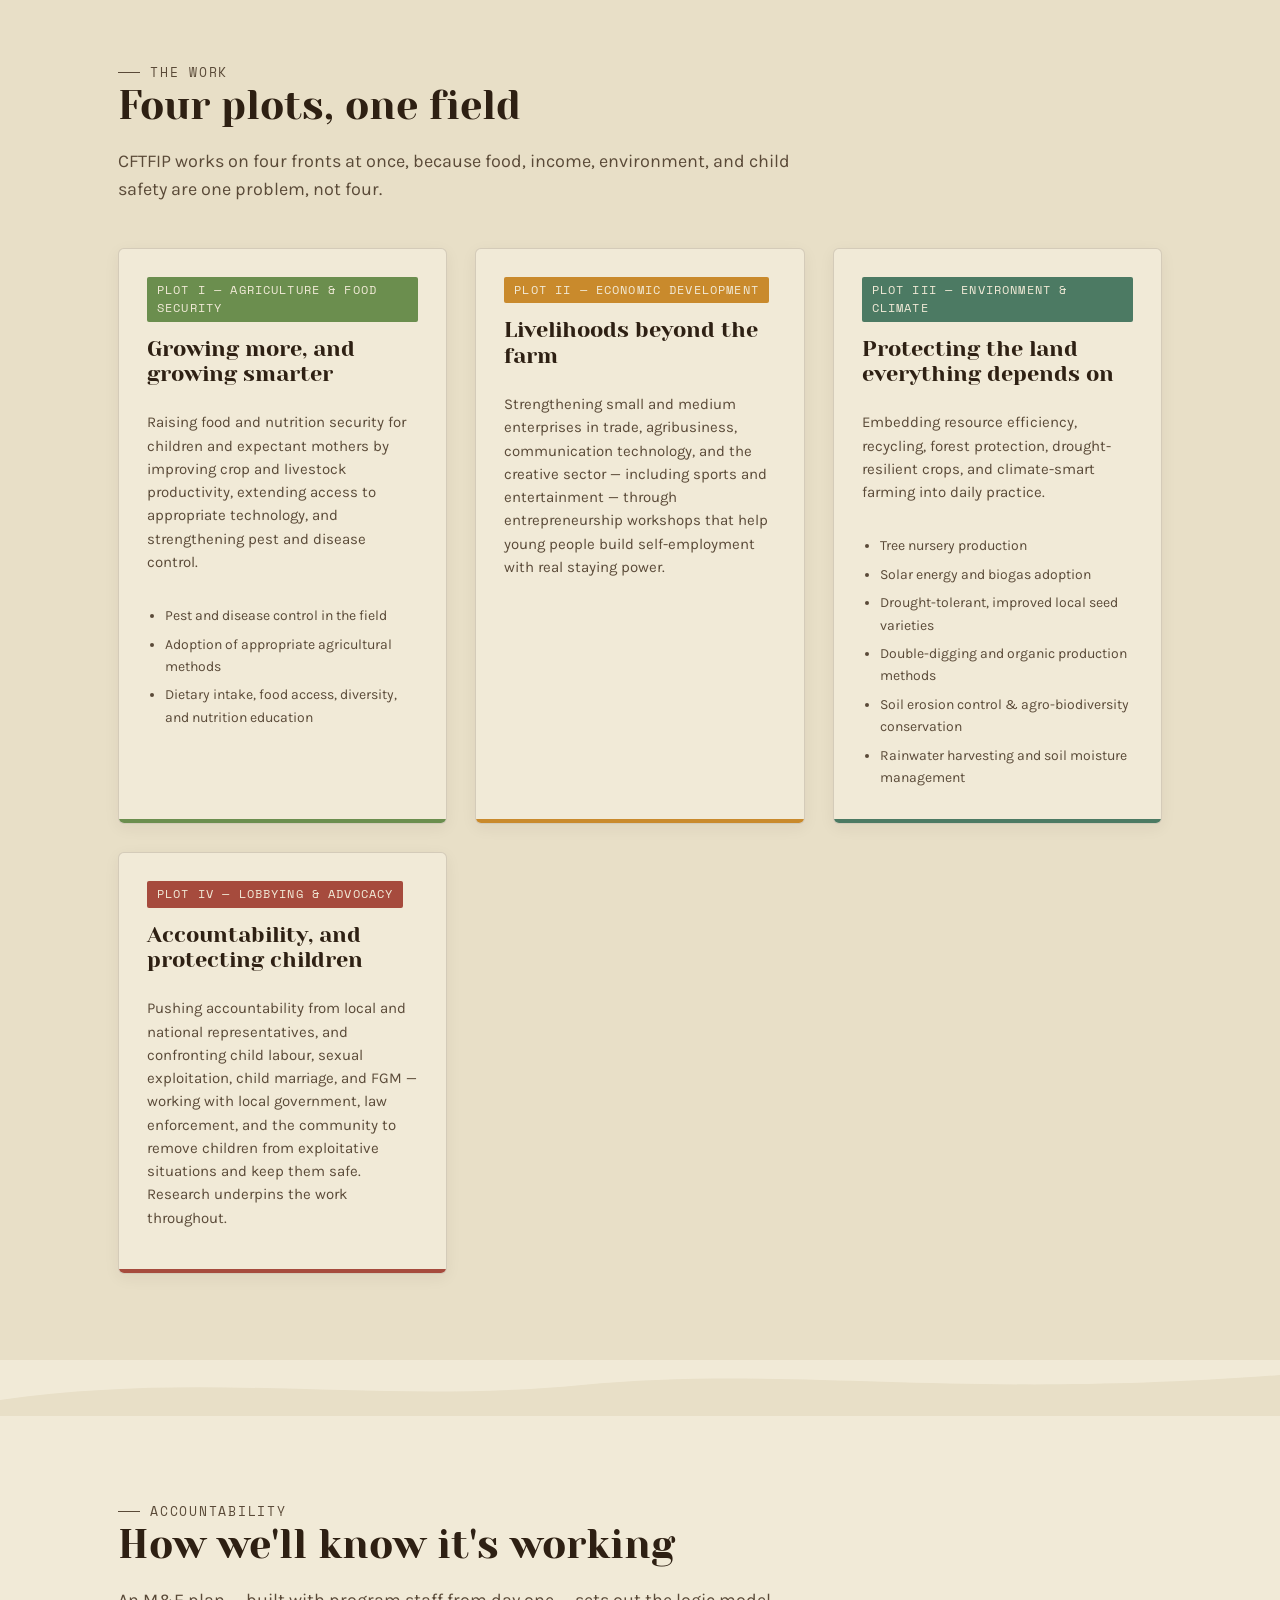
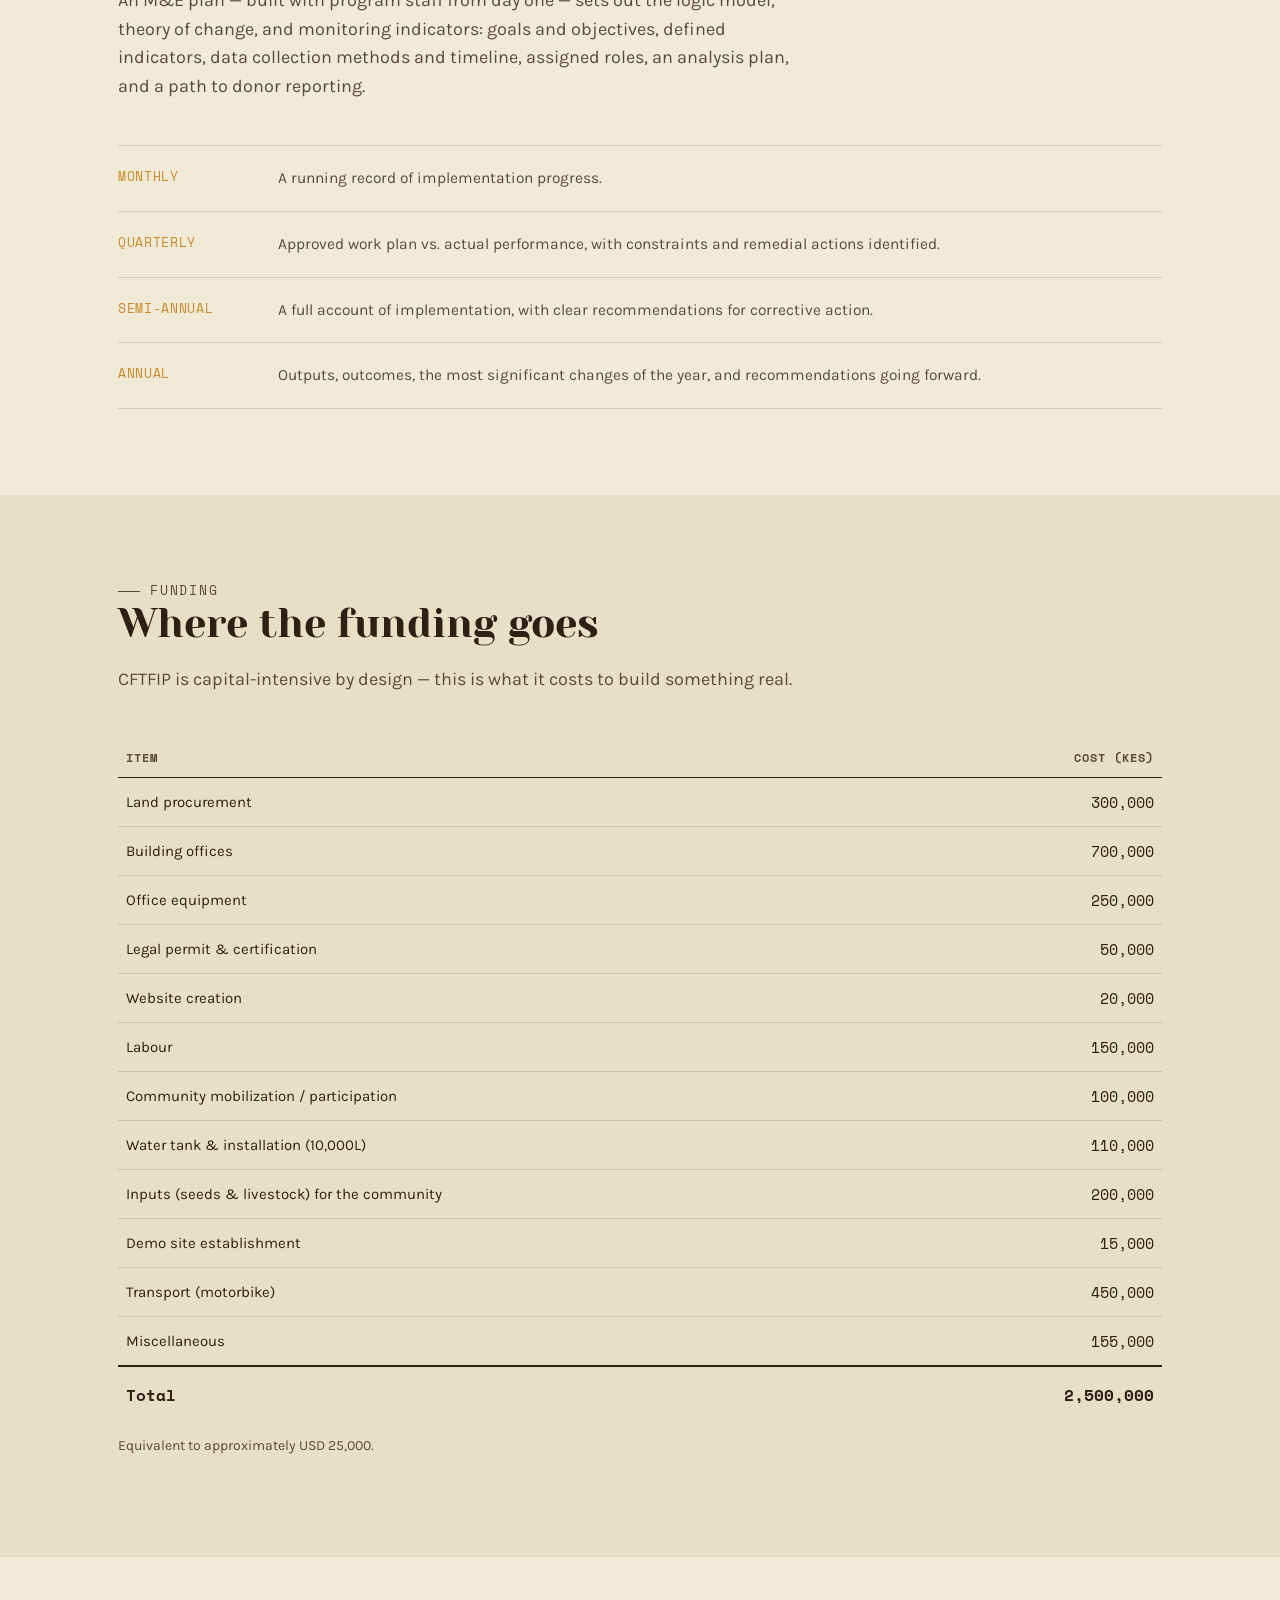
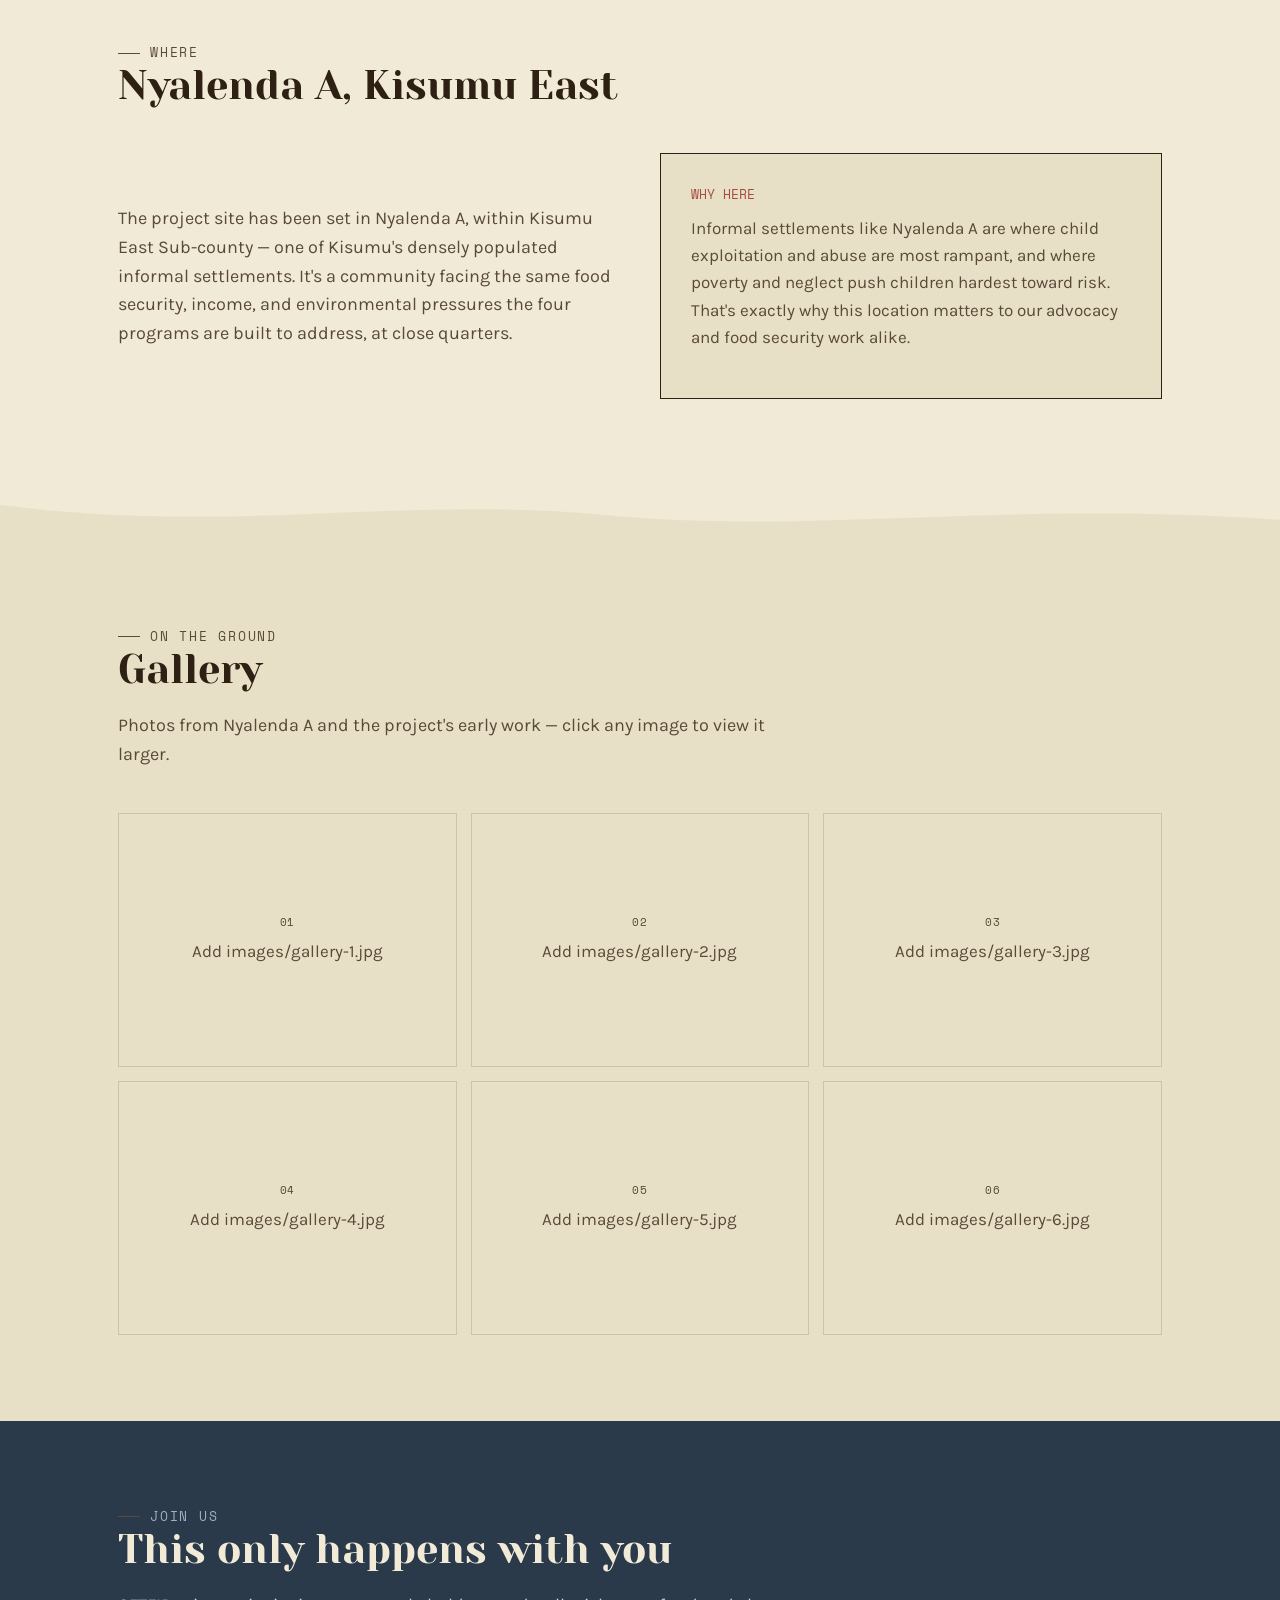
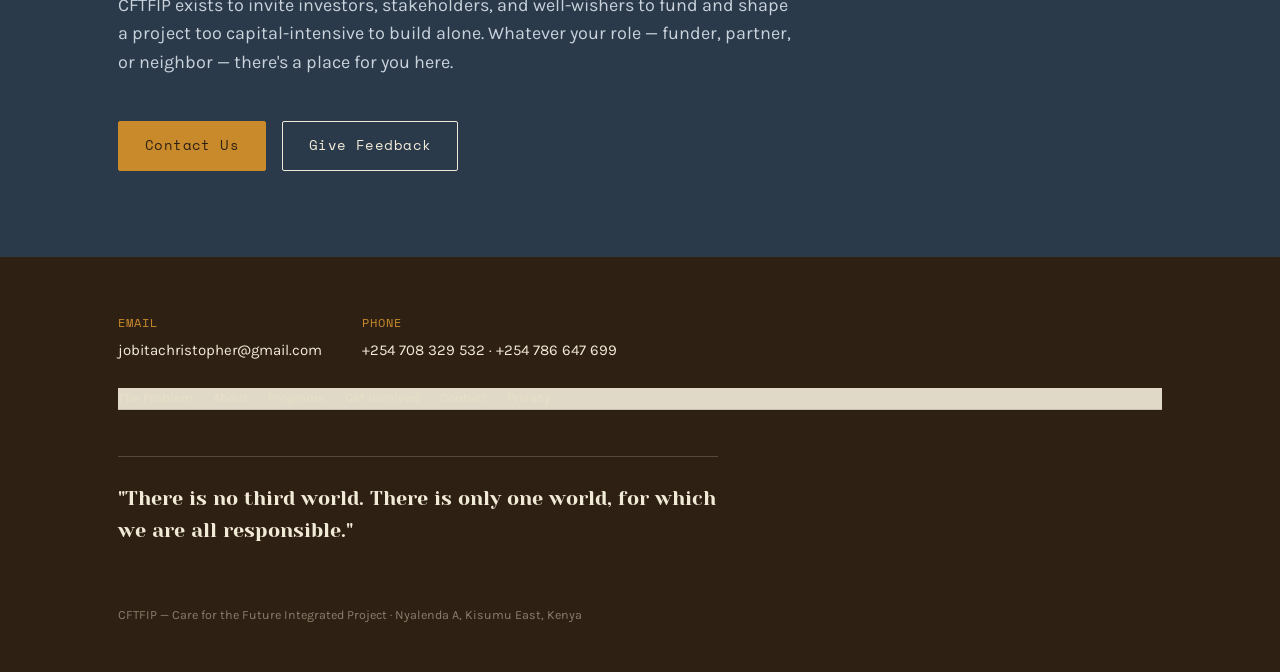
==== commit 0bb42021: "feat: add essential pages and site-wide SEO" ====
--- a/index.html
+++ b/index.html
@@ -4,47 +4,98 @@
 <meta charset="UTF-8">
 <meta name="viewport" content="width=device-width, initial-scale=1.0">
 <title>CFTFIP — Care for the Future Integrated Project</title>
+<meta name="description" content="CFTFIP is an integrated community project in Nyalenda A, Kisumu East, bringing together food security, livelihoods, environmental care, and child protection.">
+<meta name="robots" content="index, follow">
+<meta name="theme-color" content="#F1EAD7">
+<link rel="canonical" href="https://mmicbee.github.io/CFTFIP/">
+<link rel="icon" href="assets/images/logo.png" type="image/png">
+<meta property="og:type" content="website">
+<meta property="og:site_name" content="CFTFIP">
+<meta property="og:title" content="CFTFIP — Care for the Future Integrated Project">
+<meta property="og:description" content="An integrated community development project in Nyalenda A, Kisumu East.">
+<meta property="og:url" content="https://mmicbee.github.io/CFTFIP/">
+<meta property="og:image" content="https://mmicbee.github.io/CFTFIP/assets/images/landimg.jpeg">
+<meta property="og:image:alt" content="Farm work in the CFTFIP project area">
+<meta name="twitter:card" content="summary_large_image">
+<meta name="twitter:title" content="CFTFIP — Care for the Future Integrated Project">
+<meta name="twitter:description" content="An integrated community development project in Nyalenda A, Kisumu East.">
+<meta name="twitter:image" content="https://mmicbee.github.io/CFTFIP/assets/images/landimg.jpeg">
+<script type="application/ld+json">
+{
+  "@context": "https://schema.org",
+  "@graph": [
+    {
+      "@type": "Organization",
+      "@id": "https://mmicbee.github.io/CFTFIP/#organization",
+      "name": "Care For The Future Integrated Project",
+      "alternateName": "CFTFIP",
+      "url": "https://mmicbee.github.io/CFTFIP/",
+      "logo": "https://mmicbee.github.io/CFTFIP/assets/images/logo.png",
+      "image": "https://mmicbee.github.io/CFTFIP/assets/images/landimg.jpeg",
+      "description": "An integrated community development project working across food security, livelihoods, environmental care, and child protection.",
+      "email": "mailto:jobitachristopher@gmail.com",
+      "telephone": ["+254708329532", "+254786647699"],
+      "areaServed": {
+        "@type": "Place",
+        "name": "Nyalenda A, Kisumu East, Kenya"
+      }
+    },
+    {
+      "@type": "WebSite",
+      "@id": "https://mmicbee.github.io/CFTFIP/#website",
+      "url": "https://mmicbee.github.io/CFTFIP/",
+      "name": "CFTFIP",
+      "publisher": {
+        "@id": "https://mmicbee.github.io/CFTFIP/#organization"
+      },
+      "inLanguage": "en"
+    }
+  ]
+}
+</script>
 <link rel="preconnect" href="https://fonts.googleapis.com">
 <link rel="preconnect" href="https://fonts.gstatic.com" crossorigin>
-<link href="https://fonts.googleapis.com/css2?family=Yeseva+One&family=Karla:ital,wght@0,400;0,500;0,700;1,400&family=Space+Mono:wght@400;700&display=swap" rel="stylesheet">
+<link href="https://fonts.googleapis.com/css2?family=Yeseva+One&amp;family=Karla:ital,wght@0,400;0,500;0,700;1,400&amp;family=Space+Mono:wght@400;700&display=swap" rel="stylesheet">
 <link rel="stylesheet" href="assets/css/style.css">
 </head>
 <body>
 
-  <header class="header"></header>
-  <nav>
+  <nav aria-label="Primary navigation">
     <div class="wrap">
-      <div class="brand">
-        <img src="assets/images/New_logo.jpeg" style="border-radius: 50%" alt="CFTFIP Logo">
+      <a class="brand" href="index.html" aria-label="CFTFIP home" aria-current="page">
+        <img src="assets/images/New_logo.jpeg" alt="">
           <span>CFTFIP</span>
-      </div>
-      
+      </a>
+
       <div class="navlinks">
       <a href="#problem">The Problem</a>
-      <a href="#programs">Programs</a>
+      <a href="about.html">About</a>
+      <a href="programs.html">Programs</a>
       <a href="#budget">Budget</a>
       <a href="#location">Location</a>
       <a href="#gallery">Gallery</a>
-      <a href="#involve">Get Involved</a>
+      <a href="get-involved.html">Get Involved</a>
     </div>
     <div class="nav-right">
-      <a href="#involve" class="btn solid" style="padding:9px 18px;font-size:12.5px;">Support</a>
-      <button class="nav-toggle" aria-label="Toggle menu" aria-expanded="false">
+      <a href="get-involved.html#support" class="btn solid nav-support">Support</a>
+      <button class="nav-toggle" type="button" aria-label="Toggle menu" aria-controls="mobile-menu" aria-expanded="false">
         <span></span><span></span><span></span>
       </button>
     </div>
   </div>
-  <div class="mobile-menu">
+  <div id="mobile-menu" class="mobile-menu">
     <a href="#problem">The Problem</a>
-    <a href="#programs">Programs</a>
+    <a href="about.html">About</a>
+    <a href="programs.html">Programs</a>
     <a href="#budget">Budget</a>
     <a href="#location">Location</a>
     <a href="#gallery">Gallery</a>
-    <a href="#involve">Get Involved</a>
+    <a href="get-involved.html">Get Involved</a>
   </div>
 </nav>
 
-<header class="hero">
+<main id="main-content">
+<header class="hero" aria-labelledby="hero-title">
   <svg class="sunfield" viewBox="0 0 500 500" preserveAspectRatio="xMidYMid slice" aria-hidden="true">
     <circle cx="380" cy="90" r="70" fill="#C98A2C" opacity="0.55"/>
     <path d="M0,320 C120,260 220,300 340,250 C420,215 470,240 500,220 L500,500 L0,500 Z" fill="#6B8E4E" opacity="0.35"/>
@@ -53,17 +104,17 @@
   <div class="wrap hero-grid">
     <div class="hero-copy">
       <div class="eyebrow">Kisumu East · Nyalenda A, Kenya</div>
-      <h1>Care for the Future<br>Integrated Project</h1>
+      <h1 id="hero-title">Care for the Future<br>Integrated Project</h1>
       <p class="sub">One community. Four commitments — food, work, land, and childhood — building toward a future Nyalenda A can count on.</p>
       <div class="cta-row">
-        <a href="#involve" class="btn solid">Support the Project</a>
-        <a href="#programs" class="btn ghost">See the Four Programs</a>
-      </div>
-    </div>
-    <div class="hero-photo g-item">
-      <img src="assets/images/landimg.jpeg" alt="Weeding the buds in Nyalenda A">
+        <a href="get-involved.html#support" class="btn solid">Support the Project</a>
+        <a href="programs.html" class="btn ghost">See the Four Programs</a>
+      </div>
+    </div>
+    <figure class="hero-photo g-item">
+      <img src="assets/images/landimg.jpeg" alt="Farm work in the project area">
       <figcaption>Weeding the buds</figcaption>
-    </div>
+    </figure>
   </div>
 </header>
 
@@ -92,69 +143,55 @@
 <section class="alt" id="programs">
   <div class="wrap">
     <div class="sec-head">
-      <div class="eyebrow">The Program</div>
+      <div class="eyebrow">The Work</div>
       <h2>Four plots, one field</h2>
       <p class="lede">CFTFIP works on four fronts at once, because food, income, environment, and child safety are one problem, not four.</p>
     </div>
- 
-    <!-- Card 1 -->
-    <div class="plot-card">
-      <div class="plot-body">
-        <span class="plot-tag">Plot I — Agriculture & Food Security</span>
-        <h3>Growing more, and growing smarter</h3>
-        <p>Raising food and nutrition security for children and expectant mothers by improving crop and livestock productivity, extending access to appropriate technology, and strengthening pest and disease control.</p>
-        <ul class="plot-list">
-          <li>Pest and disease control in the field</li>
-          <li>Adoption of appropriate agricultural methods</li>
-          <li>Dietary intake, food access, diversity, and nutrition education</li>
-        </ul>
-      </div>
-        <img src="assets/images/farmer.jpeg">
-    </div>
-
-    <!-- Card 2 -->
-    <div class="plot-card">
-      <div class="plot-body">
-        <span class="plot-tag">Plot II — Economic Development</span>
-        <h3>Livelihoods beyond the farm</h3>
-        <p>Strengthening small and medium enterprises in trade, agribusiness, communication technology, and the creative sector — including sports and entertainment — through entrepreneurship workshops that help young people build self-employment with real staying power.</p>
-      </div>
-      <img src="assets/images/IMG-20260715-WA0013.jpg">
-    </div>
-
-    <!-- Card 3 -->
-    <div class="plot-card">
-      <div class="plot-body">
-        <span class="plot-tag">Plot III — Environment & Climate</span>
-        <h3>Protecting the land everything depends on</h3>
-        <p>Embedding resource efficiency, recycling, forest protection, drought-resilient crops, and climate-smart farming into daily practice.</p>
-        <ul class="plot-list">
-          <li>Tree nursery production</li>
-          <li>Solar energy and biogas adoption</li>
-          <li>Drought-tolerant, improved local seed varieties</li>
-          <li>Double-digging and organic production methods</li>
-          <li>Soil erosion control & agro-biodiversity conservation</li>
-          <li>Rainwater harvesting and soil moisture management</li>
-        </ul>
-      </div>
-      <img src="assets/images/cultivation.jpeg">
-    </div>
-
-    <!-- Card 4 -->
-    <div class="plot-card">
-      <div class="plot-body">
-        <span class="plot-tag">Plot IV — Lobbying & Advocacy</span>
-        <h3>Accountability, and protecting children</h3>
-        <p>Pushing accountability from local and national representatives, and confronting child labour, sexual exploitation, child marriage, and FGM — working with local government, law enforcement, and the community to remove children from exploitative situations and keep them safe. Research underpins the work throughout.</p>
-      </div>
-      <img src="assets/images/_.jpeg">
-    </div>
-
-  </div>
-
-  <blockquote class="plot-quote">
-    "Building sustainable ecosystems starts with community-driven accountability and local action."
-  </blockquote>
+
+    <div class="plots">
+      <div class="plot p1">
+        <div class="plot-body">
+          <span class="plot-tag">Plot I — Agriculture &amp; Food Security</span>
+          <h3>Growing more, and growing smarter</h3>
+          <p>Raising food and nutrition security for children and expectant mothers by improving crop and livestock productivity, extending access to appropriate technology, and strengthening pest and disease control.</p>
+          <ul>
+            <li>Pest and disease control in the field</li>
+            <li>Adoption of appropriate agricultural methods</li>
+            <li>Dietary intake, food access, diversity, and nutrition education</li>
+          </ul>
+        </div>
+      </div>
+      <div class="plot p2">
+        <div class="plot-body">
+          <span class="plot-tag">Plot II — Economic Development</span>
+          <h3>Livelihoods beyond the farm</h3>
+          <p>Strengthening small and medium enterprises in trade, agribusiness, communication technology, and the creative sector — including sports and entertainment — through entrepreneurship workshops that help young people build self-employment with real staying power.</p>
+        </div>
+      </div>
+      <div class="plot p3">
+        <div class="plot-body">
+          <span class="plot-tag">Plot III — Environment &amp; Climate</span>
+          <h3>Protecting the land everything depends on</h3>
+          <p>Embedding resource efficiency, recycling, forest protection, drought-resilient crops, and climate-smart farming into daily practice.</p>
+          <ul>
+            <li>Tree nursery production</li>
+            <li>Solar energy and biogas adoption</li>
+            <li>Drought-tolerant, improved local seed varieties</li>
+            <li>Double-digging and organic production methods</li>
+            <li>Soil erosion control &amp; agro-biodiversity conservation</li>
+            <li>Rainwater harvesting and soil moisture management</li>
+          </ul>
+        </div>
+      </div>
+      <div class="plot p4">
+        <div class="plot-body">
+          <span class="plot-tag">Plot IV — Lobbying &amp; Advocacy</span>
+          <h3>Accountability, and protecting children</h3>
+          <p>Pushing accountability from local and national representatives, and confronting child labour, sexual exploitation, child marriage, and FGM — working with local government, law enforcement, and the community to remove children from exploitative situations and keep them safe. Research underpins the work throughout.</p>
+        </div>
+      </div>
+    </div>
+  </div>
 </section>
 
 <svg class="hills" viewBox="0 0 1100 56" preserveAspectRatio="none" aria-hidden="true">
@@ -167,7 +204,7 @@
     <div class="sec-head">
       <div class="eyebrow">Accountability</div>
       <h2>How we'll know it's working</h2>
-      <p class="lede">An M&E plan — built with program staff from day one — sets out the logic model, theory of change, and monitoring indicators: goals and objectives, defined indicators, data collection methods and timeline, assigned roles, an analysis plan, and a path to donor reporting.</p>
+      <p class="lede">An M&amp;E plan — built with program staff from day one — sets out the logic model, theory of change, and monitoring indicators: goals and objectives, defined indicators, data collection methods and timeline, assigned roles, an analysis plan, and a path to donor reporting.</p>
     </div>
 
     <div class="cadence">
@@ -199,17 +236,17 @@
       <p class="lede">CFTFIP is capital-intensive by design — this is what it costs to build something real.</p>
     </div>
     <table class="budget">
-      <thead><tr><th>Item</th><th style="text-align:right;">Cost (KES)</th></tr></thead>
+      <thead><tr><th>Item</th><th class="amount-heading">Cost (KES)</th></tr></thead>
       <tbody>
         <tr><td>Land procurement</td><td class="amt">300,000</td></tr>
         <tr><td>Building offices</td><td class="amt">700,000</td></tr>
         <tr><td>Office equipment</td><td class="amt">250,000</td></tr>
-        <tr><td>Legal permit & certification</td><td class="amt">50,000</td></tr>
+        <tr><td>Legal permit &amp; certification</td><td class="amt">50,000</td></tr>
         <tr><td>Website creation</td><td class="amt">20,000</td></tr>
         <tr><td>Labour</td><td class="amt">150,000</td></tr>
         <tr><td>Community mobilization / participation</td><td class="amt">100,000</td></tr>
-        <tr><td>Water tank & installation (10,000L)</td><td class="amt">110,000</td></tr>
-        <tr><td>Inputs (seeds & livestock) for the community</td><td class="amt">200,000</td></tr>
+        <tr><td>Water tank &amp; installation (10,000L)</td><td class="amt">110,000</td></tr>
+        <tr><td>Inputs (seeds &amp; livestock) for the community</td><td class="amt">200,000</td></tr>
         <tr><td>Demo site establishment</td><td class="amt">15,000</td></tr>
         <tr><td>Transport (motorbike)</td><td class="amt">450,000</td></tr>
         <tr><td>Miscellaneous</td><td class="amt">155,000</td></tr>
@@ -230,7 +267,7 @@
       <p class="lede">The project site has been set in Nyalenda A, within Kisumu East Sub-county — one of Kisumu's densely populated informal settlements. It's a community facing the same food security, income, and environmental pressures the four programs are built to address, at close quarters.</p>
       <div class="loc-card">
         <div class="mono">WHY HERE</div>
-        <p style="margin-top:10px;color:var(--ink-soft);">Informal settlements like Nyalenda A are where child exploitation and abuse are most rampant, and where poverty and neglect push children hardest toward risk. That's exactly why this location matters to our advocacy and food security work alike.</p>
+        <p class="loc-note">Informal settlements like Nyalenda A are where child exploitation and abuse are most rampant, and where poverty and neglect push children hardest toward risk. That's exactly why this location matters to our advocacy and food security work alike.</p>
       </div>
     </div>
   </div>
@@ -250,31 +287,52 @@
     </div>
 
     <div class="gallery-grid">
-     
-      
-      <figure class="g-item">
-        <img src="assets/images/IMG-20260715-WA0013.jpg" alt="gallery-1">
-        <figcaption>Packing the Best Quality for the Market</figcaption>
-      </figure>
-      <figure class="g-item">
-        <img src="assets/images/_ (1).jpeg" alt="gallery-1">
-        <figcaption> Tracking progress and optimizing performance directly from the field.</figcaption>
-      </figure>
-      <figure class="g-item">
-               <img src="assets/images/img3.jpg" alt="gallery-2">
-        <figcaption>Fresh sagaa(mboga  kienyeji)</figcaption>
-      </figure>
-      <figure class="g-item">
-               <img src="assets/images/img4.jpg" alt="gallery-3">
-        <figcaption> Sharing best practices directly in the field.</figcaption>
-      </figure>
-      <figure class="g-item">
-                <img src="assets/images/spray.jpeg" alt="gallery-4">
-        <figcaption> Ensuring healthy growth through targeted crop care. </figcaption>
-      </figure>
-      <figure class="g-item">
-                <img src="assets/images/_ (2).jpeg" alt="gallery-5">
-        <figcaption> Conserving water and accelerating growth with precision drip lines.</figcaption>
+      <!--
+        Add a photo by dropping a file named gallery-1.jpg (etc.) into the
+        /images folder, then swap the placeholder div below for:
+        <img src="images/gallery-1.jpg" alt="Describe the photo here">
+      -->
+      <figure class="g-item">
+        <div class="g-placeholder">
+          <span class="mono">01</span>
+          <span>Add images/gallery-1.jpg</span>
+        </div>
+        <figcaption>Caption goes here</figcaption>
+      </figure>
+      <figure class="g-item">
+        <div class="g-placeholder">
+          <span class="mono">02</span>
+          <span>Add images/gallery-2.jpg</span>
+        </div>
+        <figcaption>Caption goes here</figcaption>
+      </figure>
+      <figure class="g-item">
+        <div class="g-placeholder">
+          <span class="mono">03</span>
+          <span>Add images/gallery-3.jpg</span>
+        </div>
+        <figcaption>Caption goes here</figcaption>
+      </figure>
+      <figure class="g-item">
+        <div class="g-placeholder">
+          <span class="mono">04</span>
+          <span>Add images/gallery-4.jpg</span>
+        </div>
+        <figcaption>Caption goes here</figcaption>
+      </figure>
+      <figure class="g-item">
+        <div class="g-placeholder">
+          <span class="mono">05</span>
+          <span>Add images/gallery-5.jpg</span>
+        </div>
+        <figcaption>Caption goes here</figcaption>
+      </figure>
+      <figure class="g-item">
+        <div class="g-placeholder">
+          <span class="mono">06</span>
+          <span>Add images/gallery-6.jpg</span>
+        </div>
+        <figcaption>Caption goes here</figcaption>
       </figure>
     </div>
   </div>
@@ -283,39 +341,48 @@
 <section class="involve" id="involve">
   <div class="wrap">
     <div class="sec-head">
-      <div class="eyebrow" style="color:#9fb0c0;">Join Us</div>
+      <div class="eyebrow involve-eyebrow">Join Us</div>
       <h2>This only happens with you</h2>
       <p class="lede">CFTFIP exists to invite investors, stakeholders, and well-wishers to fund and shape a project too capital-intensive to build alone. Whatever your role — funder, partner, or neighbor — there's a place for you here.</p>
     </div>
     <div class="cta-row">
-      <a href="#contact" class="btn solid">Contact Us</a>
-      <a href="#contact" class="btn ghost">Give Feedback</a>
-    </div>
-  </div>
-</section>
-
-<footer id="contact">
+      <a href="contact.html" class="btn solid">Contact Us</a>
+      <a href="get-involved.html#feedback" class="btn ghost">Give Feedback</a>
+    </div>
+  </div>
+</section>
+</main>
+
+<footer id="contact" aria-label="Contact information">
   <div class="wrap">
     <div class="contact-row">
       <div>
         <span class="mono">Email</span>
-        jobitachristopher@gmail.com
+        <a class="contact-link" href="mailto:jobitachristopher@gmail.com">jobitachristopher@gmail.com</a>
       </div>
       <div>
         <span class="mono">Phone</span>
-        +254 708 329 532 · +254 786 647 699
-      </div>
-    </div>
+        <a class="contact-link" href="tel:+254708329532">+254&nbsp;708&nbsp;329&nbsp;532</a> · <a class="contact-link" href="tel:+254786647699">+254&nbsp;786&nbsp;647&nbsp;699</a>
+      </div>
+    </div>
+    <nav class="footer-nav" aria-label="Footer navigation">
+      <a href="#problem">The Problem</a>
+      <a href="about.html">About</a>
+      <a href="programs.html">Programs</a>
+      <a href="get-involved.html">Get Involved</a>
+      <a href="contact.html">Contact</a>
+      <a href="privacy.html">Privacy</a>
+    </nav>
     <p class="closing">"There is no third world. There is only one world, for which we are all responsible."</p>
-    <p class="fine">CFTFIP — Care for the Future Integrated Project · Kisumu East, Kenya</p>
+    <p class="fine">CFTFIP — Care for the Future Integrated Project · Nyalenda A, Kisumu East, Kenya</p>
   </div>
 </footer>
 
-<div class="lightbox">
-  <button class="lb-close" aria-label="Close image">&times;</button>
+<div id="lightbox" class="lightbox" role="dialog" aria-modal="true" aria-label="Image viewer" aria-describedby="lightbox-caption" hidden>
+  <button class="lb-close" type="button" aria-label="Close image">&times;</button>
   <div>
-    <img src="" alt="">
-    <p class="lb-cap"></p>
+    <img src="[data-uri]" alt="">
+    <p id="lightbox-caption" class="lb-cap"></p>
   </div>
 </div>
 
--- a/assets/css/style.css
+++ b/assets/css/style.css
@@ -36,13 +36,6 @@
   color:var(--ink-soft);
   display:flex;align-items:center;gap:10px;
 }
-
-/* logo brand */
-.brand img {
-  width: 50px;       
-  height: auto;       
-  max-width: 100%;    
-}
 .eyebrow::before{content:"";width:22px;height:1px;background:var(--ink-soft);display:inline-block;}
 
 /* NAV */
@@ -53,10 +46,11 @@
   border-bottom:1px solid var(--line);
 }
 nav .wrap{display:flex;align-items:center;justify-content:space-between;height:64px;}
-.brand{font-family:'Yeseva One',serif;font-size:20px;}
+.brand{font-family:'Yeseva One',serif;font-size:20px;text-decoration:none;color:inherit;display:inline-flex;align-items:center;gap:10px;}
 .navlinks{display:none;gap:26px;font-size:14px;}
 .navlinks a{text-decoration:none;border-bottom:2px solid transparent;padding-bottom:2px;transition:border-color .2s;}
 .navlinks a:hover{border-color:var(--gold);}
+.navlinks a[aria-current="page"]{border-color:var(--gold);}
 .nav-right{display:flex;align-items:center;gap:16px;}
 @media(min-width:820px){.navlinks{display:flex;}}
 
@@ -84,6 +78,7 @@
   border-bottom:1px solid var(--line);font-size:15px;
 }
 .mobile-menu a:last-child{border-bottom:none;}
+.mobile-menu a[aria-current="page"]{color:var(--clay);}
 @media(min-width:820px){.mobile-menu{display:none !important;}}
 
 /* HILL DIVIDER — signature element */
@@ -110,12 +105,20 @@
 .btn.solid:hover{background:var(--gold);border-color:var(--gold);color:var(--ink);}
 .btn.ghost{color:var(--ink);}
 .btn.ghost:hover{background:var(--ink);color:var(--paper);}
+.nav-support{padding:9px 18px;font-size:12.5px;}
 
 .sunfield{
   position:absolute;right:-8%;top:0;width:60%;height:100%;z-index:1;
   opacity:.9;
 }
 
+.brand img {
+  width: 50px;
+  height: auto;
+  max-width: 100%;
+  border-radius: 50%;
+}
+
 .hero-grid{
   display:grid;grid-template-columns:1fr;gap:44px;align-items:center;
 }
@@ -125,12 +128,14 @@
 .hero-photo{
   aspect-ratio:4/3;width:100%;
 }
+.hero-photo img{position:absolute;inset:0;}
 @media(max-width:899px){
   .hero-photo{order:-1;max-width:480px;}
 }
 
 /* SECTION generic */
 section{padding:86px 0;position:relative;}
+section[id]{scroll-margin-top:64px;}
 section.alt{background:var(--paper-dim);}
 .sec-head{max-width:680px;margin-bottom:44px;}
 .sec-head h2{font-size:clamp(28px,4vw,40px);}
@@ -140,24 +145,111 @@
   max-width:680px;margin:34px 0 0 0;padding-left:24px;border-left:3px solid var(--gold);color:var(--ink);
 }
 
-/* PROGRAMS as plots */
-.plots{display:grid;grid-template-columns:1fr;gap:2px;background:var(--ink);border:1px solid var(--ink);margin-top:10px;}
-@media(min-width:760px){.plots{grid-template-columns:1fr 1fr;}}
-.plot{background:var(--paper);padding:38px 34px;position:relative;}
-.plot .plot-tag{font-family:'Space Mono',monospace;font-size:12.5px;letter-spacing:.1em;text-transform:uppercase;color:var(--paper);display:inline-block;padding:4px 10px;margin-bottom:16px;}
-.plot h3{font-size:24px;margin-bottom:10px;}
-.plot p{color:var(--ink-soft);font-size:15.5px;}
-.plot ul{margin:16px 0 0 0;padding-left:18px;font-size:14.5px;color:var(--ink-soft);}
-.plot ul li{margin-bottom:6px;}
-.plot.p1 .plot-tag{background:var(--green);}
-.plot.p2 .plot-tag{background:var(--gold);}
-.plot.p3 .plot-tag{background:#4C7A63;}
-.plot.p4 .plot-tag{background:var(--clay);}
-.plot::after{content:"";position:absolute;left:0;bottom:0;width:100%;height:5px;}
-.plot.p1::after{background:var(--green);}
-.plot.p2::after{background:var(--gold);}
-.plot.p3::after{background:#4C7A63;}
-.plot.p4::after{background:var(--clay);}
+/* PROGRAMS AS CARDS */
+.plots {
+  display: flex;
+  flex-direction: column;
+  gap: 24px;
+  background: transparent; /* Removed solid ink background */
+  border: none;
+  margin-top: 24px;
+}
+
+@media (min-width: 760px) {
+  .plots {
+    display: grid;
+    grid-template-columns: repeat(auto-fit, minmax(320px, 1fr));
+    gap: 28px;
+  }
+}
+
+.plot {
+  position: relative;
+  background: var(--paper);
+  border: 1px solid var(--line);
+  border-radius: 6px;
+  overflow: hidden;
+  display: flex;
+  flex-direction: column;
+  box-shadow: 0 4px 16px rgba(46, 32, 19, 0.06);
+  transition: transform 0.2s ease, box-shadow 0.2s ease;
+  padding: 0; /* Cleared padding to accommodate top image header */
+}
+
+.plot:hover {
+  transform: translateY(-4px);
+  box-shadow: 0 8px 24px rgba(46, 32, 19, 0.12);
+}
+
+/* Image Placeholder Style */
+.plot-img-placeholder {
+  width: 100%;
+  aspect-ratio: 16 / 9;
+  background: var(--paper-dim);
+  border-bottom: 1px solid var(--line);
+  display: flex;
+  align-items: center;
+  justify-content: center;
+  color: var(--ink-soft);
+  font-family: 'Space Mono', monospace;
+  font-size: 12px;
+  letter-spacing: 0.05em;
+  text-transform: uppercase;
+}
+
+/* Card Body Content */
+.plot-body {
+  padding: 28px;
+  display: flex;
+  flex-direction: column;
+  flex-grow: 1;
+}
+
+.plot .plot-tag {
+  font-family: 'Space Mono', monospace;
+  font-size: 11.5px;
+  letter-spacing: 0.1em;
+  text-transform: uppercase;
+  color: var(--paper);
+  display: inline-block;
+  align-self: flex-start;
+  padding: 4px 10px;
+  margin-bottom: 14px;
+  border-radius: 2px;
+}
+
+.plot h3 {
+  font-size: 22px;
+  margin-bottom: 10px;
+}
+
+.plot p {
+  color: var(--ink-soft);
+  font-size: 15px;
+  line-height: 1.55;
+}
+
+.plot ul {
+  margin: 16px 0 0 0;
+  padding-left: 18px;
+  font-size: 14px;
+  color: var(--ink-soft);
+}
+
+.plot ul li {
+  margin-bottom: 6px;
+}
+
+.plot.p1 .plot-tag { background: var(--green); }
+.plot.p2 .plot-tag { background: var(--gold); }
+.plot.p3 .plot-tag { background: #4C7A63; }
+.plot.p4 .plot-tag { background: var(--clay); }
+
+.plot::after { content: ""; position: absolute; left: 0; bottom: 0; width: 100%; height: 4px; }
+.plot.p1::after { background: var(--green); }
+.plot.p2::after { background: var(--gold); }
+.plot.p3::after { background: #4C7A63; }
+.plot.p4::after { background: var(--clay); }
 
 /* M&E reporting cadence */
 .cadence{display:grid;grid-template-columns:1fr;gap:0;margin-top:30px;border-top:1px solid var(--line);}
@@ -169,6 +261,7 @@
 /* Budget table */
 table.budget{width:100%;border-collapse:collapse;margin-top:24px;font-size:15px;}
 table.budget th{text-align:left;font-family:'Space Mono',monospace;font-size:12px;letter-spacing:.08em;text-transform:uppercase;color:var(--ink-soft);border-bottom:1px solid var(--ink);padding:10px 8px;}
+table.budget th.amount-heading{text-align:right;}
 table.budget td{padding:12px 8px;border-bottom:1px solid var(--line);}
 table.budget tr.total td{font-family:'Space Mono',monospace;font-weight:700;border-top:2px solid var(--ink);border-bottom:none;padding-top:16px;font-size:16px;}
 table.budget td.amt{text-align:right;font-family:'Space Mono',monospace;}
@@ -179,6 +272,7 @@
 @media(min-width:840px){.loc-grid{grid-template-columns:1fr 1fr;}}
 .loc-card{border:1px solid var(--ink);padding:30px;background:var(--paper-dim);}
 .loc-card .mono{color:var(--clay);font-size:13px;}
+.loc-card .loc-note{margin-top:10px;color:var(--ink-soft);}
 
 /* Gallery */
 .gallery-grid{
@@ -202,9 +296,11 @@
   color:var(--paper);font-size:12.5px;padding:18px 10px 8px 10px;
   opacity:0;transition:opacity .2s ease;
 }
-.g-item:hover figcaption{opacity:1;}
+.g-item:hover figcaption,
+.g-item:focus-visible figcaption{opacity:1;}
 
 /* Lightbox */
+body.lightbox-open{overflow:hidden;}
 .lightbox{
   position:fixed;inset:0;background:rgba(20,14,8,.92);z-index:100;
   display:none;align-items:center;justify-content:center;padding:30px;
@@ -217,10 +313,73 @@
 }
 .lightbox .lb-cap{color:var(--paper-dim);font-size:14px;margin-top:14px;text-align:center;}
 
+.page-hero{
+  position:relative;overflow:hidden;
+  padding:88px 0 96px;
+  background:linear-gradient(180deg,#F6EFDD 0%,var(--paper) 78%);
+}
+.page-hero .wrap{position:relative;z-index:1;}
+.page-hero h1{max-width:840px;}
+.page-hero .lede{max-width:720px;}
+.page-section{padding:82px 0;}
+.page-section.alt{background:var(--paper-dim);}
+.breadcrumbs{display:flex;gap:9px;align-items:center;flex-wrap:wrap;margin-bottom:26px;color:var(--ink-soft);font-family:'Space Mono',monospace;font-size:12px;}
+.breadcrumbs a{color:var(--ink-soft);}
+.breadcrumbs span{color:var(--gold);}
+.prose{max-width:800px;}
+.prose h2{margin-bottom:20px;}
+.prose h3{margin-top:34px;}
+.prose p{color:var(--ink-soft);font-size:17px;}
+.prose ul{color:var(--ink-soft);padding-left:22px;}
+.prose li{margin-bottom:9px;}
+.page-cta{background:var(--dusk);color:var(--paper);}
+.page-cta h2{color:var(--paper);}
+.page-cta .lede{color:#C9D2DB;max-width:720px;}
+.page-cta .eyebrow{color:#9fb0c0;}
+.page-cta .eyebrow::before{background:#9fb0c0;}
+.page-cta .btn.solid{background:var(--gold);border-color:var(--gold);color:var(--ink);}
+.page-cta .btn.solid:hover{background:var(--paper);border-color:var(--paper);}
+.page-cta .btn.ghost{border-color:var(--paper);color:var(--paper);}
+.page-cta .btn.ghost:hover{background:var(--paper);color:var(--dusk);}
+.info-grid{display:grid;grid-template-columns:repeat(2,1fr);gap:18px;margin-top:34px;}
+.info-card{background:var(--paper);border:1px solid var(--line);padding:26px;box-shadow:0 4px 16px rgba(46,32,19,0.06);}
+.info-card .mono{color:var(--gold);font-size:12px;}
+.info-card h3{font-size:21px;margin:12px 0 10px;}
+.info-card p{color:var(--ink-soft);font-size:15px;margin:0;}
+.program-list{display:grid;gap:22px;margin-top:36px;}
+.program-detail{background:var(--paper);border:1px solid var(--line);padding:32px;box-shadow:0 4px 16px rgba(46,32,19,0.06);}
+.program-detail.p1{border-top:4px solid var(--green);}
+.program-detail.p2{border-top:4px solid var(--gold);}
+.program-detail.p3{border-top:4px solid #4C7A63;}
+.program-detail.p4{border-top:4px solid var(--clay);}
+.program-detail .plot-tag{font-family:'Space Mono',monospace;font-size:11.5px;letter-spacing:.1em;text-transform:uppercase;color:var(--paper);display:inline-block;padding:4px 10px;border-radius:2px;}
+.program-detail.p1 .plot-tag{background:var(--green);}
+.program-detail.p2 .plot-tag{background:var(--gold);}
+.program-detail.p3 .plot-tag{background:#4C7A63;}
+.program-detail.p4 .plot-tag{background:var(--clay);}
+.program-detail h2{margin:16px 0 12px;}
+.program-detail p{color:var(--ink-soft);}
+.program-detail h3{font-family:'Space Mono',monospace;font-size:12px;letter-spacing:.08em;text-transform:uppercase;color:var(--ink-soft);margin:26px 0 12px;}
+.program-detail ul{color:var(--ink-soft);padding-left:20px;}
+.program-detail li{margin-bottom:8px;}
+.action-grid{display:grid;grid-template-columns:repeat(2,1fr);gap:18px;margin-top:34px;}
+.action-card{background:var(--paper);border:1px solid var(--line);padding:28px;}
+.action-card .mono{color:var(--clay);font-size:12px;}
+.action-card h3{font-size:21px;margin:12px 0 10px;}
+.action-card p{color:var(--ink-soft);margin:0;}
+.contact-grid{display:grid;grid-template-columns:repeat(2,1fr);gap:20px;margin-top:34px;}
+.contact-card{background:var(--paper);border:1px solid var(--line);padding:28px;}
+.contact-card .mono{color:var(--gold);font-size:12px;letter-spacing:.08em;text-transform:uppercase;}
+.contact-card a{display:block;margin-top:12px;color:var(--ink);font-size:18px;word-break:break-word;}
+.contact-card a:hover{color:var(--clay);}
+.contact-card p{color:var(--ink-soft);margin:12px 0 0;}
+.privacy-note{border-left:3px solid var(--gold);padding:4px 0 4px 18px;color:var(--ink-soft);font-size:16px;}
+
 /* Get involved / contact */
 .involve{background:var(--dusk);color:var(--paper);}
 .involve h2{color:var(--paper);}
 .involve .lede{color:#C9D2DB;}
+.involve .involve-eyebrow{color:#9fb0c0;}
 .involve .btn.solid{background:var(--gold);border-color:var(--gold);color:var(--ink);}
 .involve .btn.solid:hover{background:var(--paper);border-color:var(--paper);}
 .involve .btn.ghost{border-color:var(--paper);color:var(--paper);}
@@ -230,13 +389,27 @@
 footer .wrap{display:flex;flex-direction:column;gap:26px;}
 .contact-row{display:flex;gap:40px;flex-wrap:wrap;font-size:15px;}
 .contact-row div .mono{color:var(--gold);font-size:12px;text-transform:uppercase;letter-spacing:.08em;display:block;margin-bottom:6px;}
+.contact-link{color:var(--paper);text-decoration:none;}
+.contact-link:hover{color:var(--gold);text-decoration:underline;}
+.footer-nav{display:flex;gap:20px;flex-wrap:wrap;}
+.footer-nav a{color:var(--paper-dim);font-size:13px;text-decoration:none;}
+.footer-nav a:hover{color:var(--gold);}
 .closing{font-family:'Yeseva One',serif;font-size:20px;max-width:600px;color:var(--paper);border-top:1px solid rgba(241,234,215,.2);padding-top:26px;}
 .fine{font-size:12.5px;color:#8a7e6c;}
 
 ::selection{background:var(--gold);color:var(--ink);}
 :focus-visible{outline:2px solid var(--gold);outline-offset:2px;}
+
+@media(max-width:700px){
+  .info-grid,.action-grid,.contact-grid{grid-template-columns:1fr;}
+  .program-detail{padding:24px;}
+  .page-hero{padding:68px 0 74px;}
+  .footer-nav{gap:14px 18px;}
+}
 
 @media (prefers-reduced-motion: reduce){
   html{scroll-behavior:auto;}
   .g-item img, .g-item:hover img{transition:none;}
-}
+  .plot{transition:none;}
+  .plot:hover{transform:none;}
+}
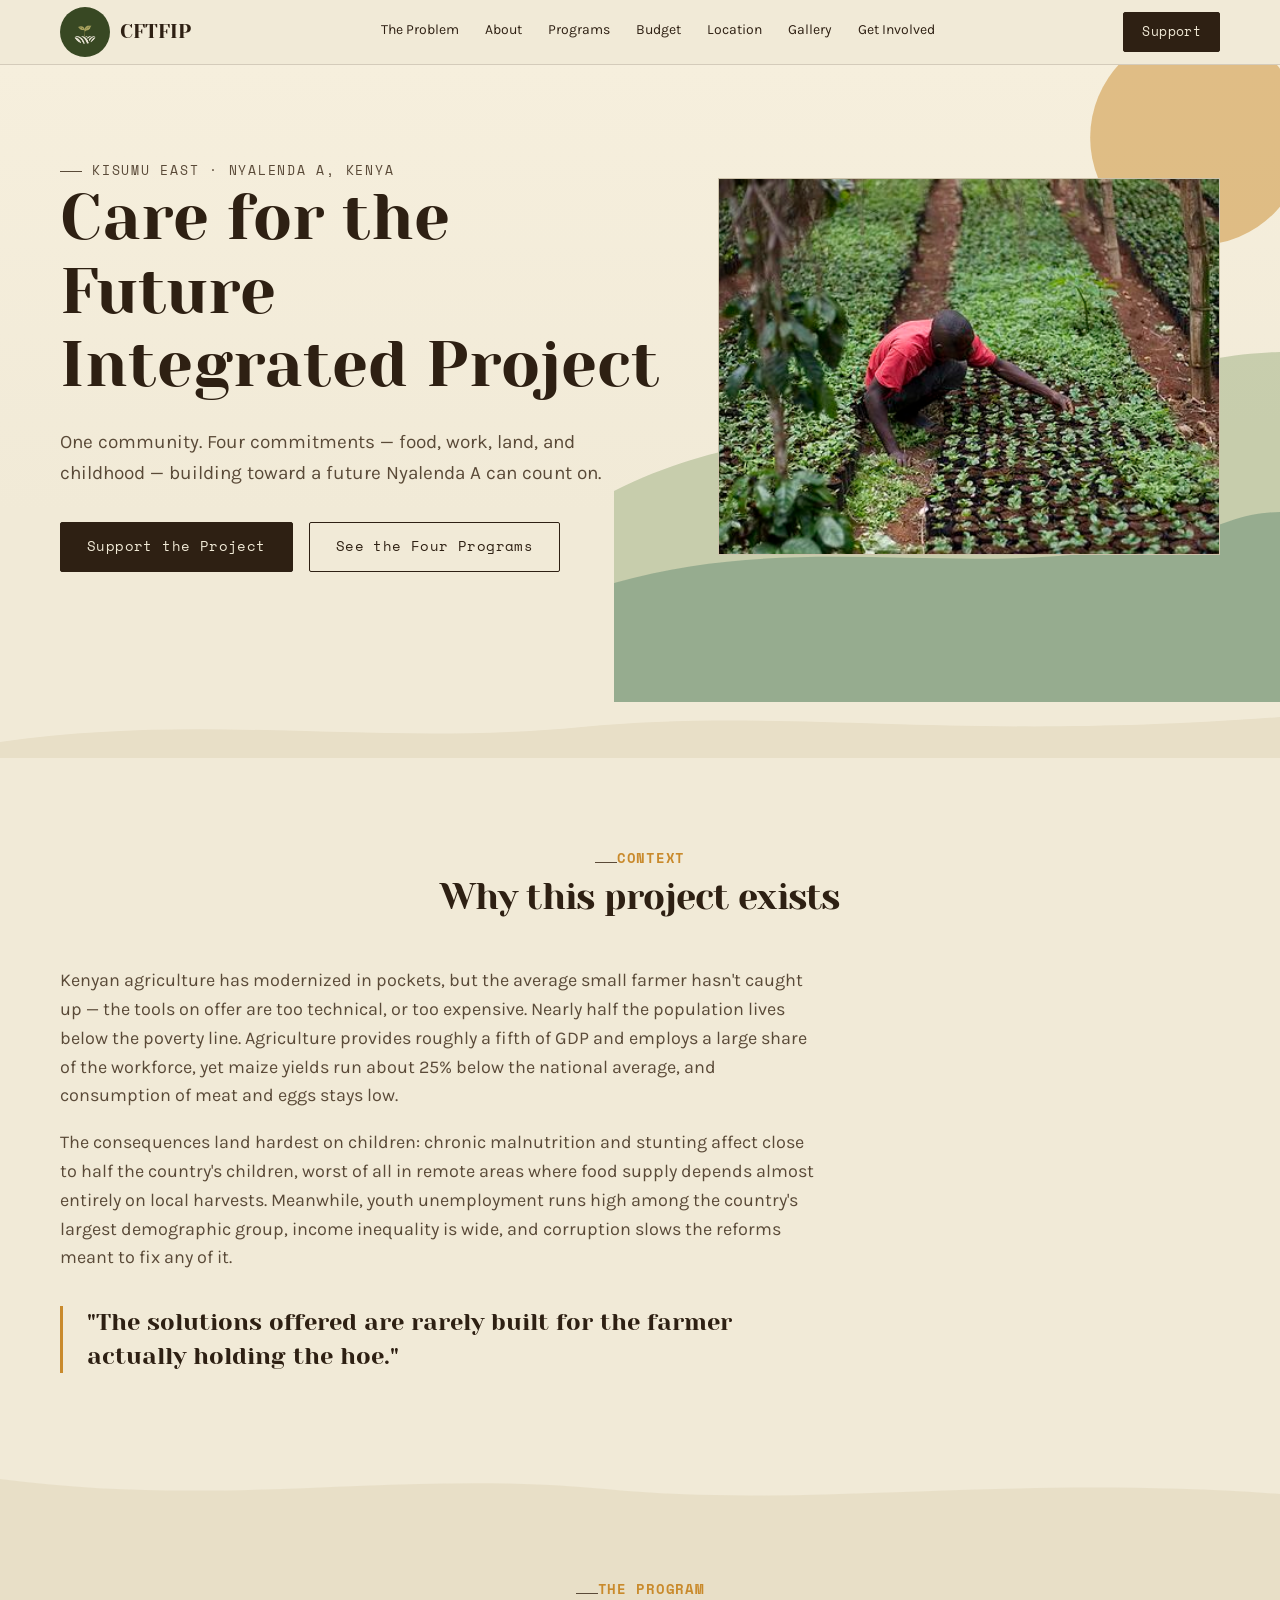
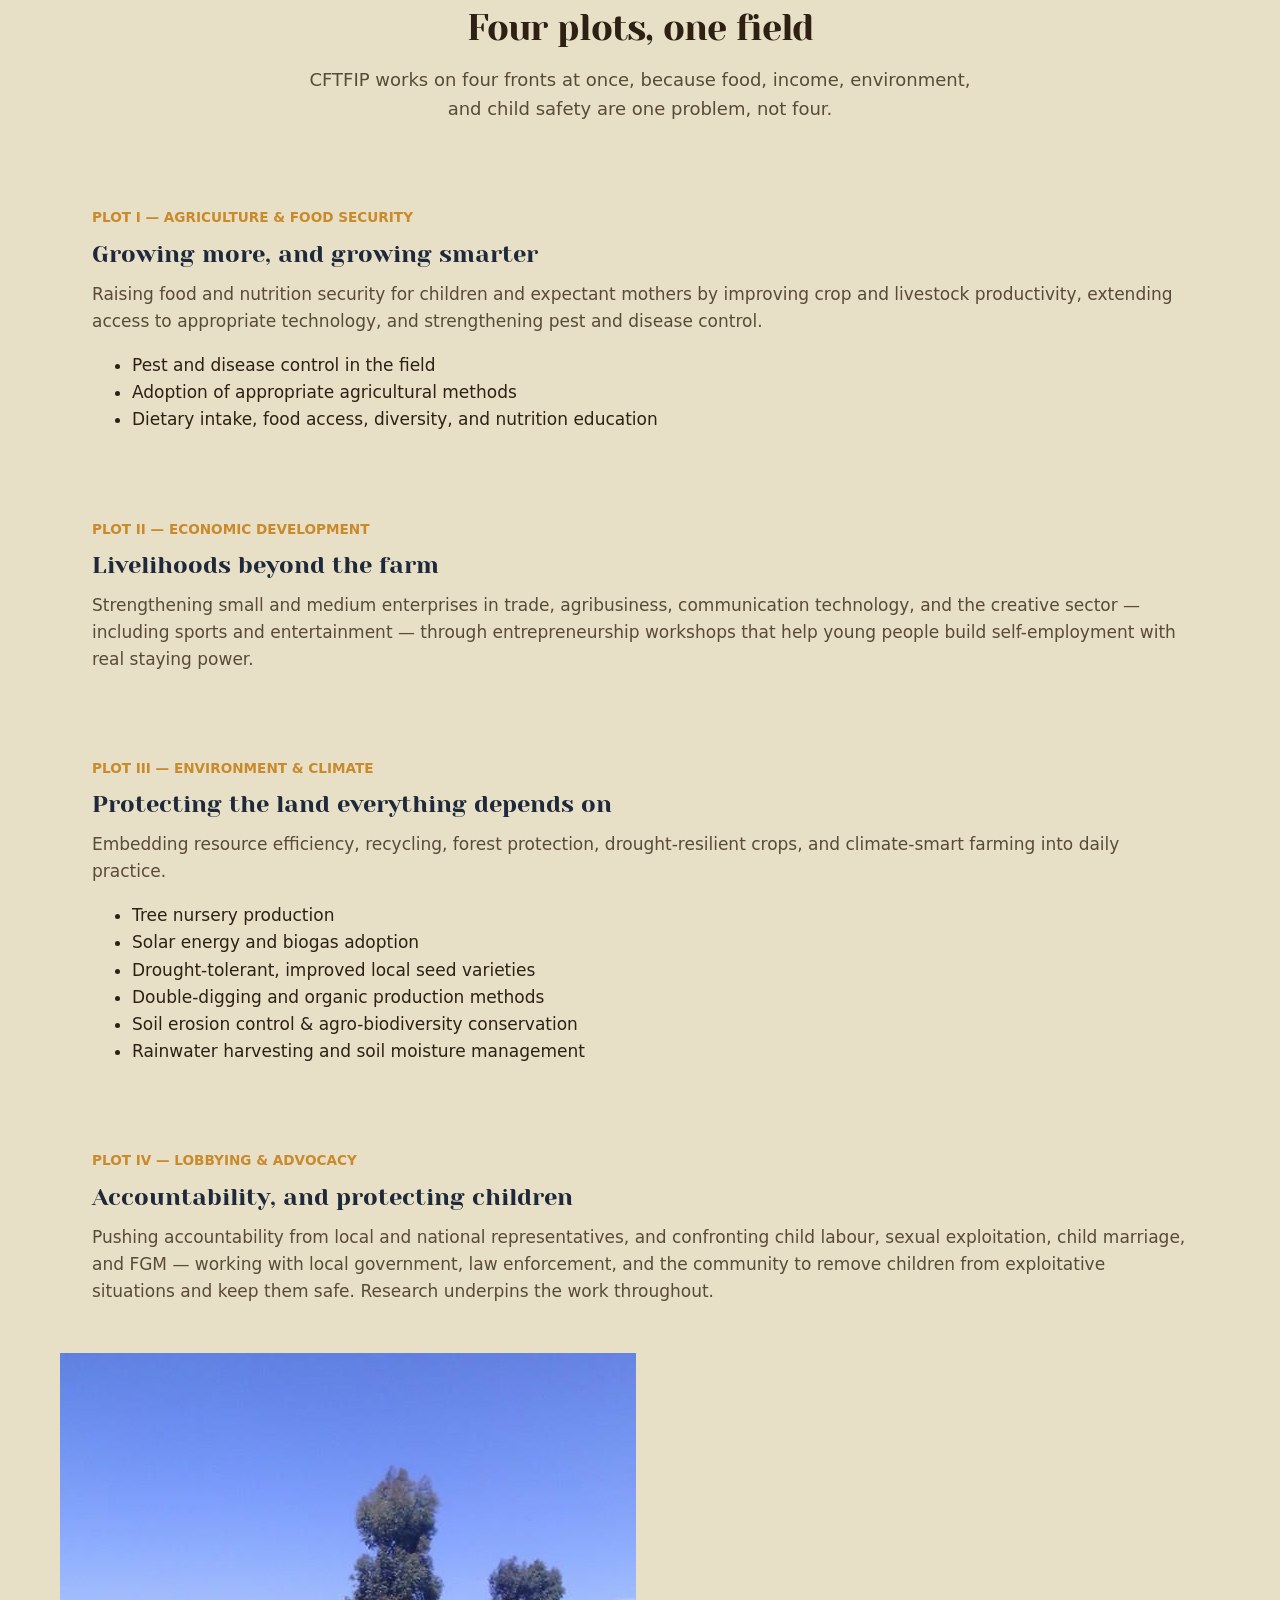
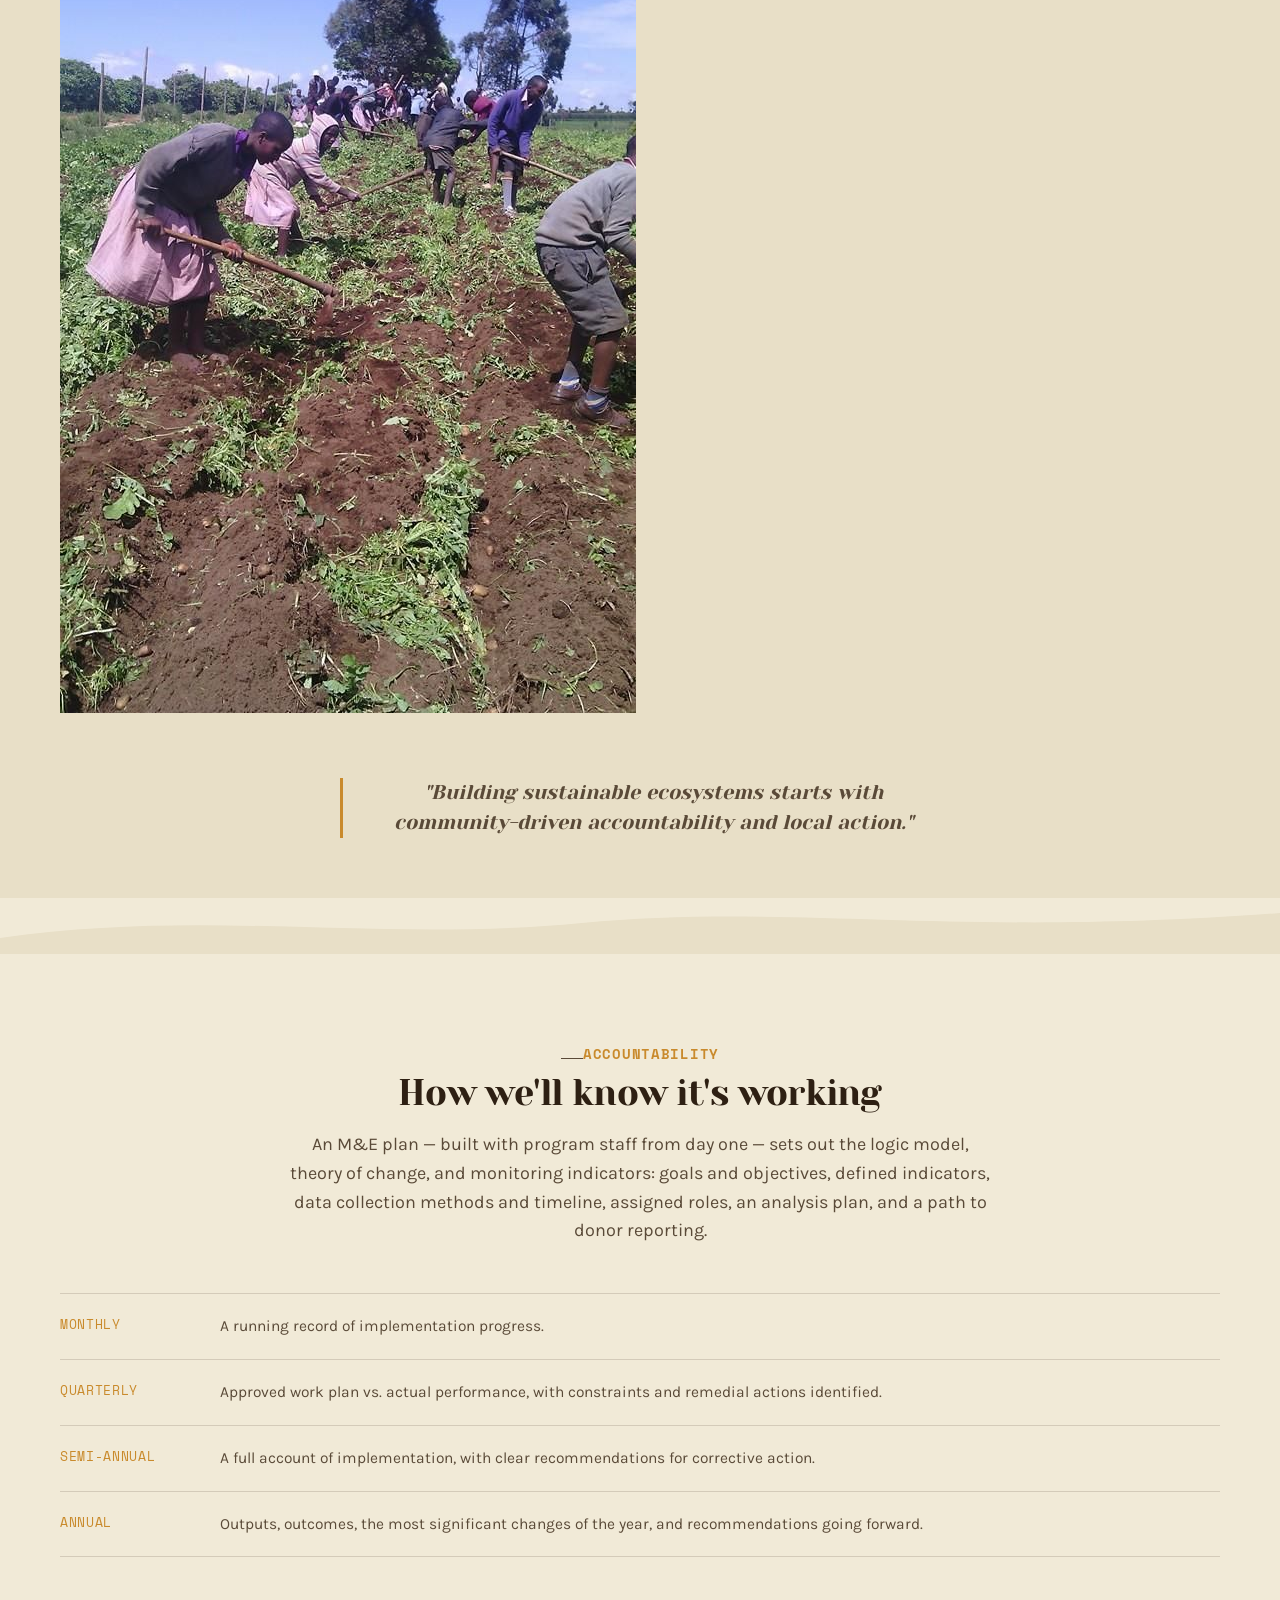
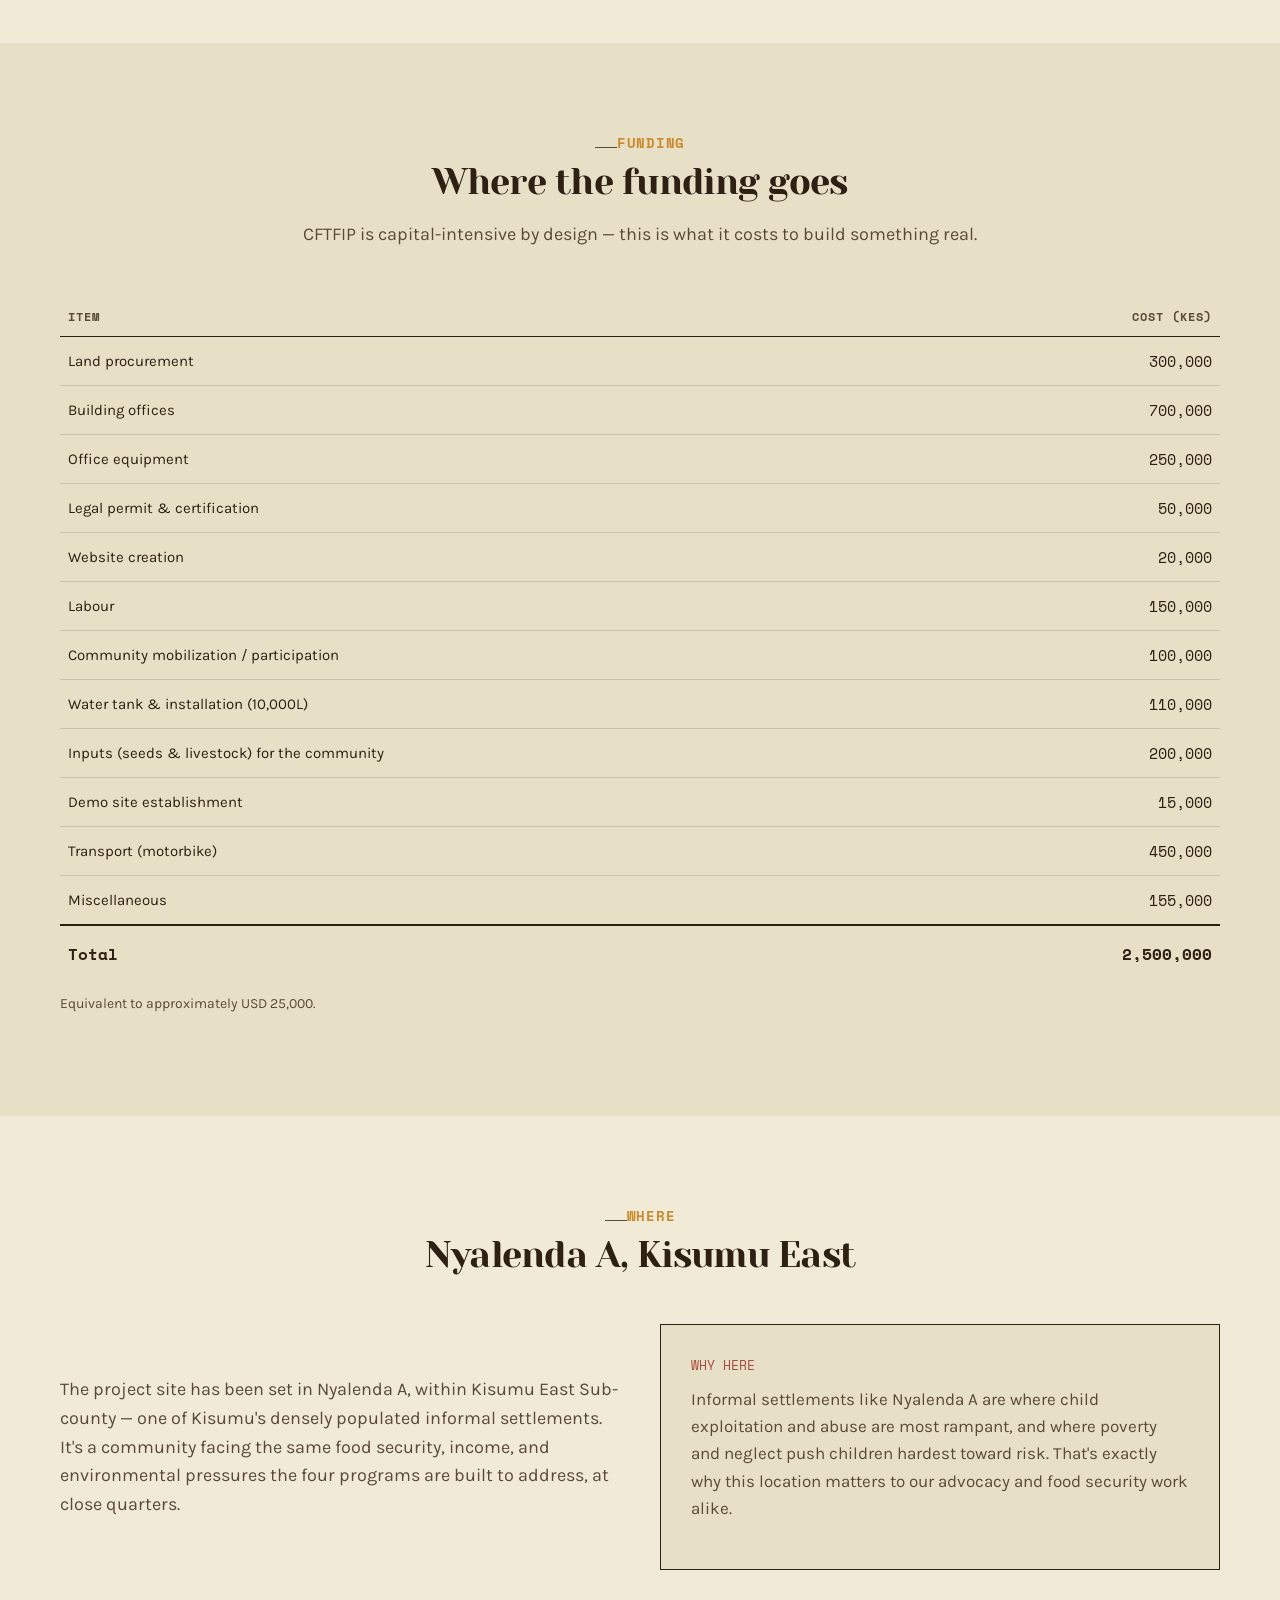
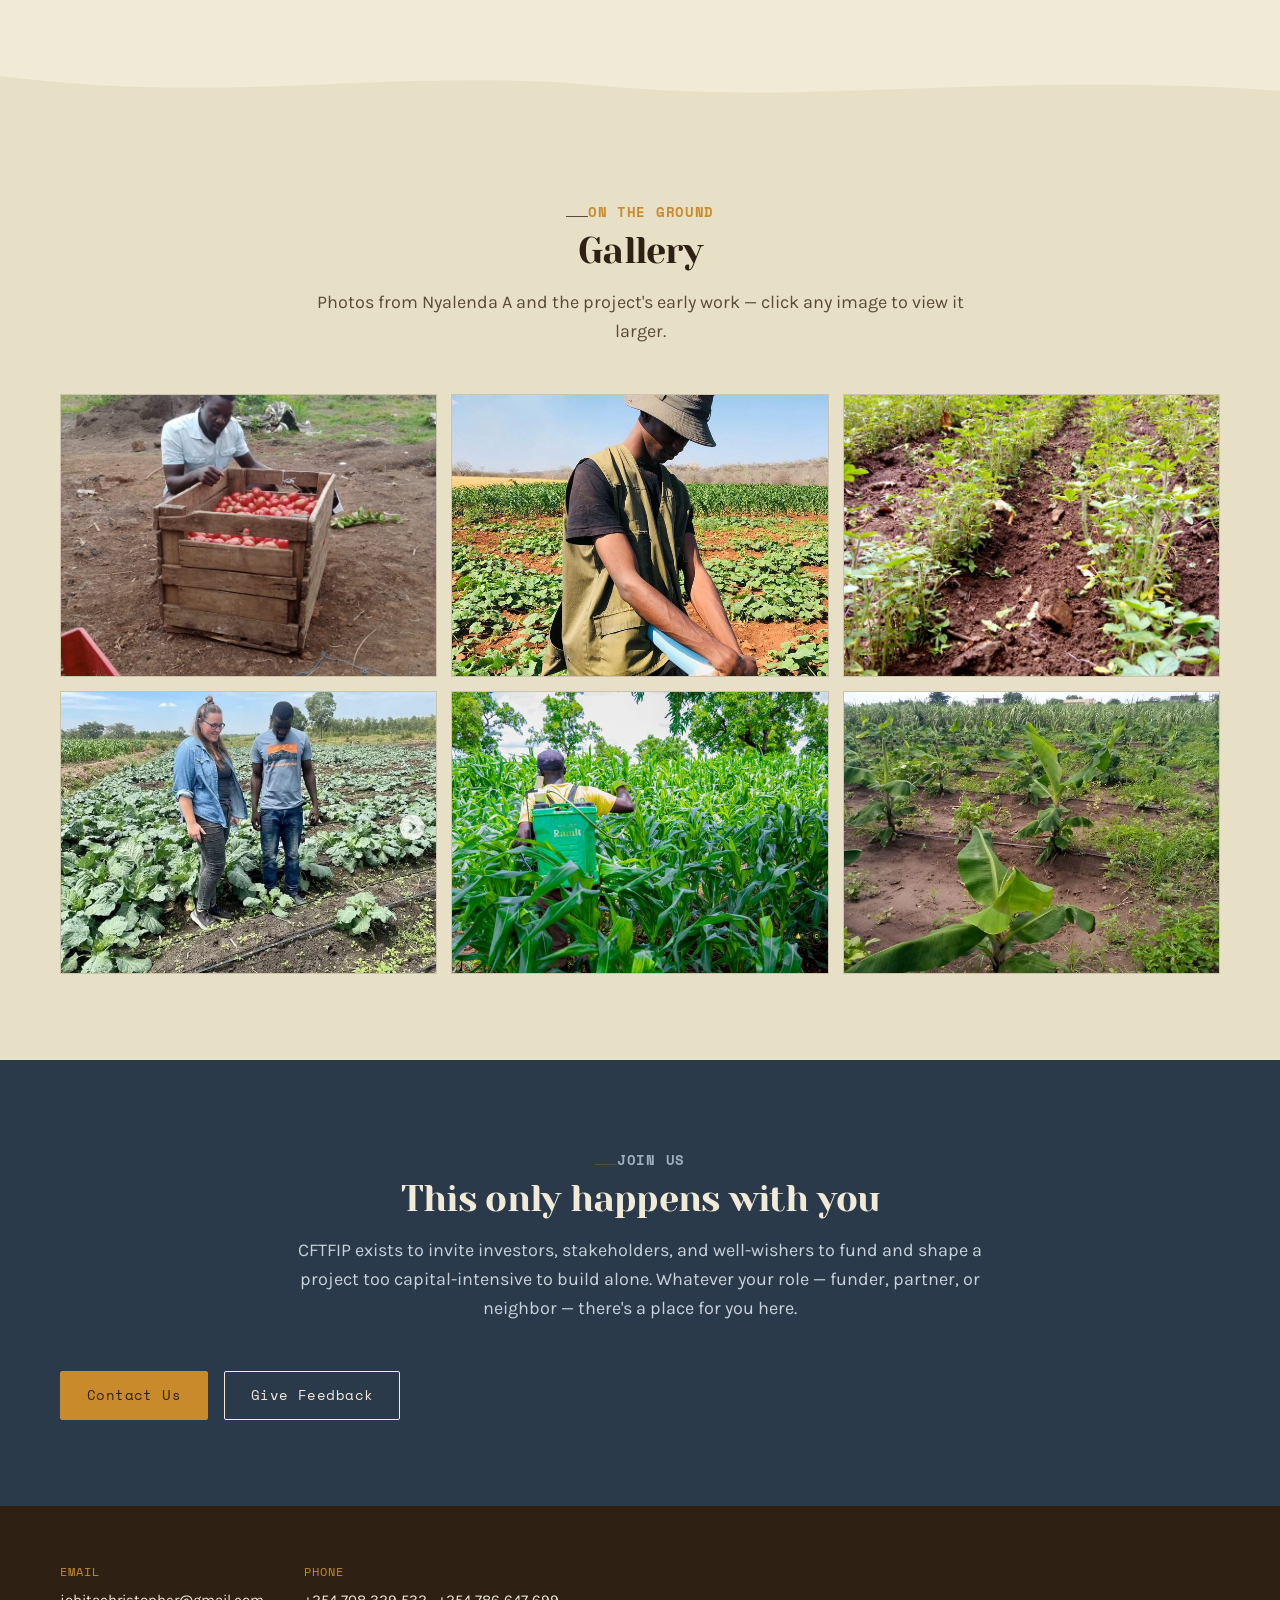
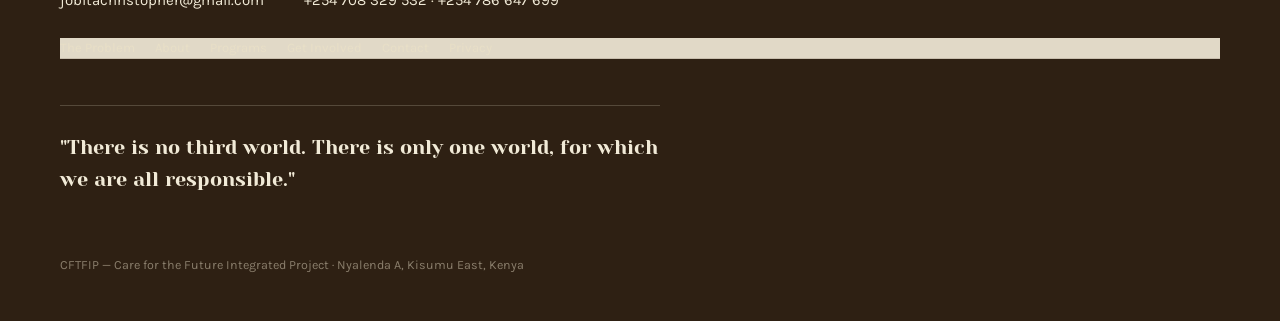
==== commit cd108d3f: "Merge branch 'main' into feature/essential-pages-seo" ====
--- a/index.html
+++ b/index.html
@@ -143,7 +143,7 @@
 <section class="alt" id="programs">
   <div class="wrap">
     <div class="sec-head">
-      <div class="eyebrow">The Work</div>
+      <div class="eyebrow">The Program</div>
       <h2>Four plots, one field</h2>
       <p class="lede">CFTFIP works on four fronts at once, because food, income, environment, and child safety are one problem, not four.</p>
     </div>
@@ -190,8 +190,14 @@
           <p>Pushing accountability from local and national representatives, and confronting child labour, sexual exploitation, child marriage, and FGM — working with local government, law enforcement, and the community to remove children from exploitative situations and keep them safe. Research underpins the work throughout.</p>
         </div>
       </div>
-    </div>
-  </div>
+      <img src="assets/images/_.jpeg">
+    </div>
+
+  </div>
+
+  <blockquote class="plot-quote">
+    "Building sustainable ecosystems starts with community-driven accountability and local action."
+  </blockquote>
 </section>
 
 <svg class="hills" viewBox="0 0 1100 56" preserveAspectRatio="none" aria-hidden="true">
@@ -287,52 +293,31 @@
     </div>
 
     <div class="gallery-grid">
-      <!--
-        Add a photo by dropping a file named gallery-1.jpg (etc.) into the
-        /images folder, then swap the placeholder div below for:
-        <img src="images/gallery-1.jpg" alt="Describe the photo here">
-      -->
-      <figure class="g-item">
-        <div class="g-placeholder">
-          <span class="mono">01</span>
-          <span>Add images/gallery-1.jpg</span>
-        </div>
-        <figcaption>Caption goes here</figcaption>
-      </figure>
-      <figure class="g-item">
-        <div class="g-placeholder">
-          <span class="mono">02</span>
-          <span>Add images/gallery-2.jpg</span>
-        </div>
-        <figcaption>Caption goes here</figcaption>
-      </figure>
-      <figure class="g-item">
-        <div class="g-placeholder">
-          <span class="mono">03</span>
-          <span>Add images/gallery-3.jpg</span>
-        </div>
-        <figcaption>Caption goes here</figcaption>
-      </figure>
-      <figure class="g-item">
-        <div class="g-placeholder">
-          <span class="mono">04</span>
-          <span>Add images/gallery-4.jpg</span>
-        </div>
-        <figcaption>Caption goes here</figcaption>
-      </figure>
-      <figure class="g-item">
-        <div class="g-placeholder">
-          <span class="mono">05</span>
-          <span>Add images/gallery-5.jpg</span>
-        </div>
-        <figcaption>Caption goes here</figcaption>
-      </figure>
-      <figure class="g-item">
-        <div class="g-placeholder">
-          <span class="mono">06</span>
-          <span>Add images/gallery-6.jpg</span>
-        </div>
-        <figcaption>Caption goes here</figcaption>
+     
+      
+      <figure class="g-item">
+        <img src="assets/images/IMG-20260715-WA0013.jpg" alt="gallery-1">
+        <figcaption>Packing the Best Quality for the Market</figcaption>
+      </figure>
+      <figure class="g-item">
+        <img src="assets/images/_ (1).jpeg" alt="gallery-1">
+        <figcaption> Tracking progress and optimizing performance directly from the field.</figcaption>
+      </figure>
+      <figure class="g-item">
+               <img src="assets/images/img3.jpg" alt="gallery-2">
+        <figcaption>Fresh sagaa(mboga  kienyeji)</figcaption>
+      </figure>
+      <figure class="g-item">
+               <img src="assets/images/img4.jpg" alt="gallery-3">
+        <figcaption> Sharing best practices directly in the field.</figcaption>
+      </figure>
+      <figure class="g-item">
+                <img src="assets/images/spray.jpeg" alt="gallery-4">
+        <figcaption> Ensuring healthy growth through targeted crop care. </figcaption>
+      </figure>
+      <figure class="g-item">
+                <img src="assets/images/_ (2).jpeg" alt="gallery-5">
+        <figcaption> Conserving water and accelerating growth with precision drip lines.</figcaption>
       </figure>
     </div>
   </div>
--- a/assets/css/style.css
+++ b/assets/css/style.css
@@ -36,6 +36,13 @@
   color:var(--ink-soft);
   display:flex;align-items:center;gap:10px;
 }
+
+/* logo brand */
+.brand img {
+  width: 50px;       
+  height: auto;       
+  max-width: 100%;    
+}
 .eyebrow::before{content:"";width:22px;height:1px;background:var(--ink-soft);display:inline-block;}
 
 /* NAV */
@@ -145,111 +152,167 @@
   max-width:680px;margin:34px 0 0 0;padding-left:24px;border-left:3px solid var(--gold);color:var(--ink);
 }
 
-/* PROGRAMS AS CARDS */
-.plots {
+/* PROGRAMS as plots */
+/* Main Section & Wrap Layout */
+#programs {
+  padding: 60px 0;
+  background-color: var(--paper-dim); /* Subtle background fill for .alt section */
+  font-family: system-ui, -apple-system, BlinkMacSystemFont, sans-serif;
+}
+
+.wrap {
+  max-width: 1200px;
+  margin: 0 auto;
+  padding: 0 20px;
+}
+
+/* Top Header Section Styling */
+.sec-head {
+  text-align: center;
+  margin-bottom: 48px;
+  max-width: 700px;
+  margin-left: auto;
+  margin-right: auto;
+}
+
+.sec-head .eyebrow {
+  display: inline-block;
+  font-size: 0.9rem;
+  font-weight: 700;
+  text-transform: uppercase;
+  color: var(--gold);
+  letter-spacing: 0.05em;
+  margin-bottom: 8px;
+}
+
+.sec-head h2 {
+  font-size: 2.25rem;
+  color: var(--ink);
+  margin: 0 0 16px 0;
+  letter-spacing: -0.02em;
+}
+
+.sec-head .lede {
+  font-size: 1.125rem;
+  line-height: 1.6;
+  color: var(--ink-soft);
+  margin: 0;
+}
+
+/* Flexbox Cards Vertical Stack */
+.plots-flex-stack {
   display: flex;
   flex-direction: column;
   gap: 24px;
-  background: transparent; /* Removed solid ink background */
-  border: none;
-  margin-top: 24px;
-}
-
-@media (min-width: 760px) {
-  .plots {
-    display: grid;
-    grid-template-columns: repeat(auto-fit, minmax(320px, 1fr));
-    gap: 28px;
+}
+
+/* Individual Card (Text Left, Image Right) */
+.plot-card {
+  display: flex;
+  flex-direction: row; 
+  justify-content: space-between;
+  align-items: stretch; /* Image height matches text block automatically */
+  background: #ffffff;
+  border: 1px solid var(--line);
+  border-radius: 12px;
+  overflow: hidden;
+  box-shadow: 0 4px 6px -1px rgba(0, 0, 0, 0.05);
+}
+
+/* Left Side Content Area */
+.plot-body {
+  flex: 1;
+  padding: 32px;
+}
+
+.plot-tag {
+  display: inline-block;
+  font-size: 0.85rem;
+  font-weight: 600;
+  text-transform: uppercase;
+  color: var(--gold);
+  margin-bottom: 12px;
+}
+
+.plot-body h3 {
+  font-size: 1.5rem;
+  color: #1e293b;
+  margin: 0 0 12px 0;
+}
+
+.plot-body p {
+  color: var(--ink-soft);
+  line-height: 1.6;
+  margin: 0 0 16px 0;
+}
+
+.plot-list {
+  margin: 0;
+  padding-left: 20px;
+  color: var(--ink-soft);
+}
+
+.plot-list li {
+  margin-bottom: 8px;
+  line-height: 1.5;
+}
+
+.plot-card img {
+  width: 35%;
+  min-width: 250px;
+  object-fit: cover;
+  display: block;
+}
+@media (max-width: 768px) {
+  .plot-card img {
+    width: 100%;
+    height: 200px;
   }
 }
 
-.plot {
-  position: relative;
-  background: var(--paper);
-  border: 1px solid var(--line);
-  border-radius: 6px;
-  overflow: hidden;
-  display: flex;
-  flex-direction: column;
-  box-shadow: 0 4px 16px rgba(46, 32, 19, 0.06);
-  transition: transform 0.2s ease, box-shadow 0.2s ease;
-  padding: 0; /* Cleared padding to accommodate top image header */
-}
-
-.plot:hover {
-  transform: translateY(-4px);
-  box-shadow: 0 8px 24px rgba(46, 32, 19, 0.12);
-}
-
-/* Image Placeholder Style */
+/* Right Side Image Area */
 .plot-img-placeholder {
-  width: 100%;
-  aspect-ratio: 16 / 9;
-  background: var(--paper-dim);
-  border-bottom: 1px solid var(--line);
+  width: 35%; /* Distribution ratio for image width */
+  min-width: 250px;
+  background-color: var(--paper-dim);
+  color: var(--ink-soft);
   display: flex;
   align-items: center;
   justify-content: center;
+  font-weight: 500;
+}
+
+/* Bottom Quote Layout */
+.plot-quote {
+  margin: 56px auto 0 auto;
+  text-align: center;
+  font-size: 1.25rem;
+  font-style: italic;
   color: var(--ink-soft);
-  font-family: 'Space Mono', monospace;
-  font-size: 12px;
-  letter-spacing: 0.05em;
-  text-transform: uppercase;
-}
-
-/* Card Body Content */
-.plot-body {
-  padding: 28px;
-  display: flex;
-  flex-direction: column;
-  flex-grow: 1;
-}
-
-.plot .plot-tag {
-  font-family: 'Space Mono', monospace;
-  font-size: 11.5px;
-  letter-spacing: 0.1em;
-  text-transform: uppercase;
-  color: var(--paper);
-  display: inline-block;
-  align-self: flex-start;
-  padding: 4px 10px;
-  margin-bottom: 14px;
-  border-radius: 2px;
-}
-
-.plot h3 {
-  font-size: 22px;
-  margin-bottom: 10px;
-}
-
-.plot p {
-  color: var(--ink-soft);
-  font-size: 15px;
-  line-height: 1.55;
-}
-
-.plot ul {
-  margin: 16px 0 0 0;
-  padding-left: 18px;
-  font-size: 14px;
-  color: var(--ink-soft);
-}
-
-.plot ul li {
-  margin-bottom: 6px;
-}
-
-.plot.p1 .plot-tag { background: var(--green); }
-.plot.p2 .plot-tag { background: var(--gold); }
-.plot.p3 .plot-tag { background: #4C7A63; }
-.plot.p4 .plot-tag { background: var(--clay); }
-
-.plot::after { content: ""; position: absolute; left: 0; bottom: 0; width: 100%; height: 4px; }
-.plot.p1::after { background: var(--green); }
-.plot.p2::after { background: var(--gold); }
-.plot.p3::after { background: #4C7A63; }
-.plot.p4::after { background: var(--clay); }
+  max-width: 600px;
+  line-height: 1.5;
+}
+
+/* Mobile & Tablet Breaks */
+@media (max-width: 768px) {
+  .sec-head h2 {
+    font-size: 1.75rem;
+  }
+
+  .plot-card {
+    flex-direction: column-reverse; /* Puts image layout stacked over text on small viewports */
+  }
+  
+  .plot-img-placeholder {
+    width: 100%;
+    height: 200px;
+  }
+  
+  .plot-body {
+    padding: 24px;
+  }
+}
+
 
 /* M&E reporting cadence */
 .cadence{display:grid;grid-template-columns:1fr;gap:0;margin-top:30px;border-top:1px solid var(--line);}
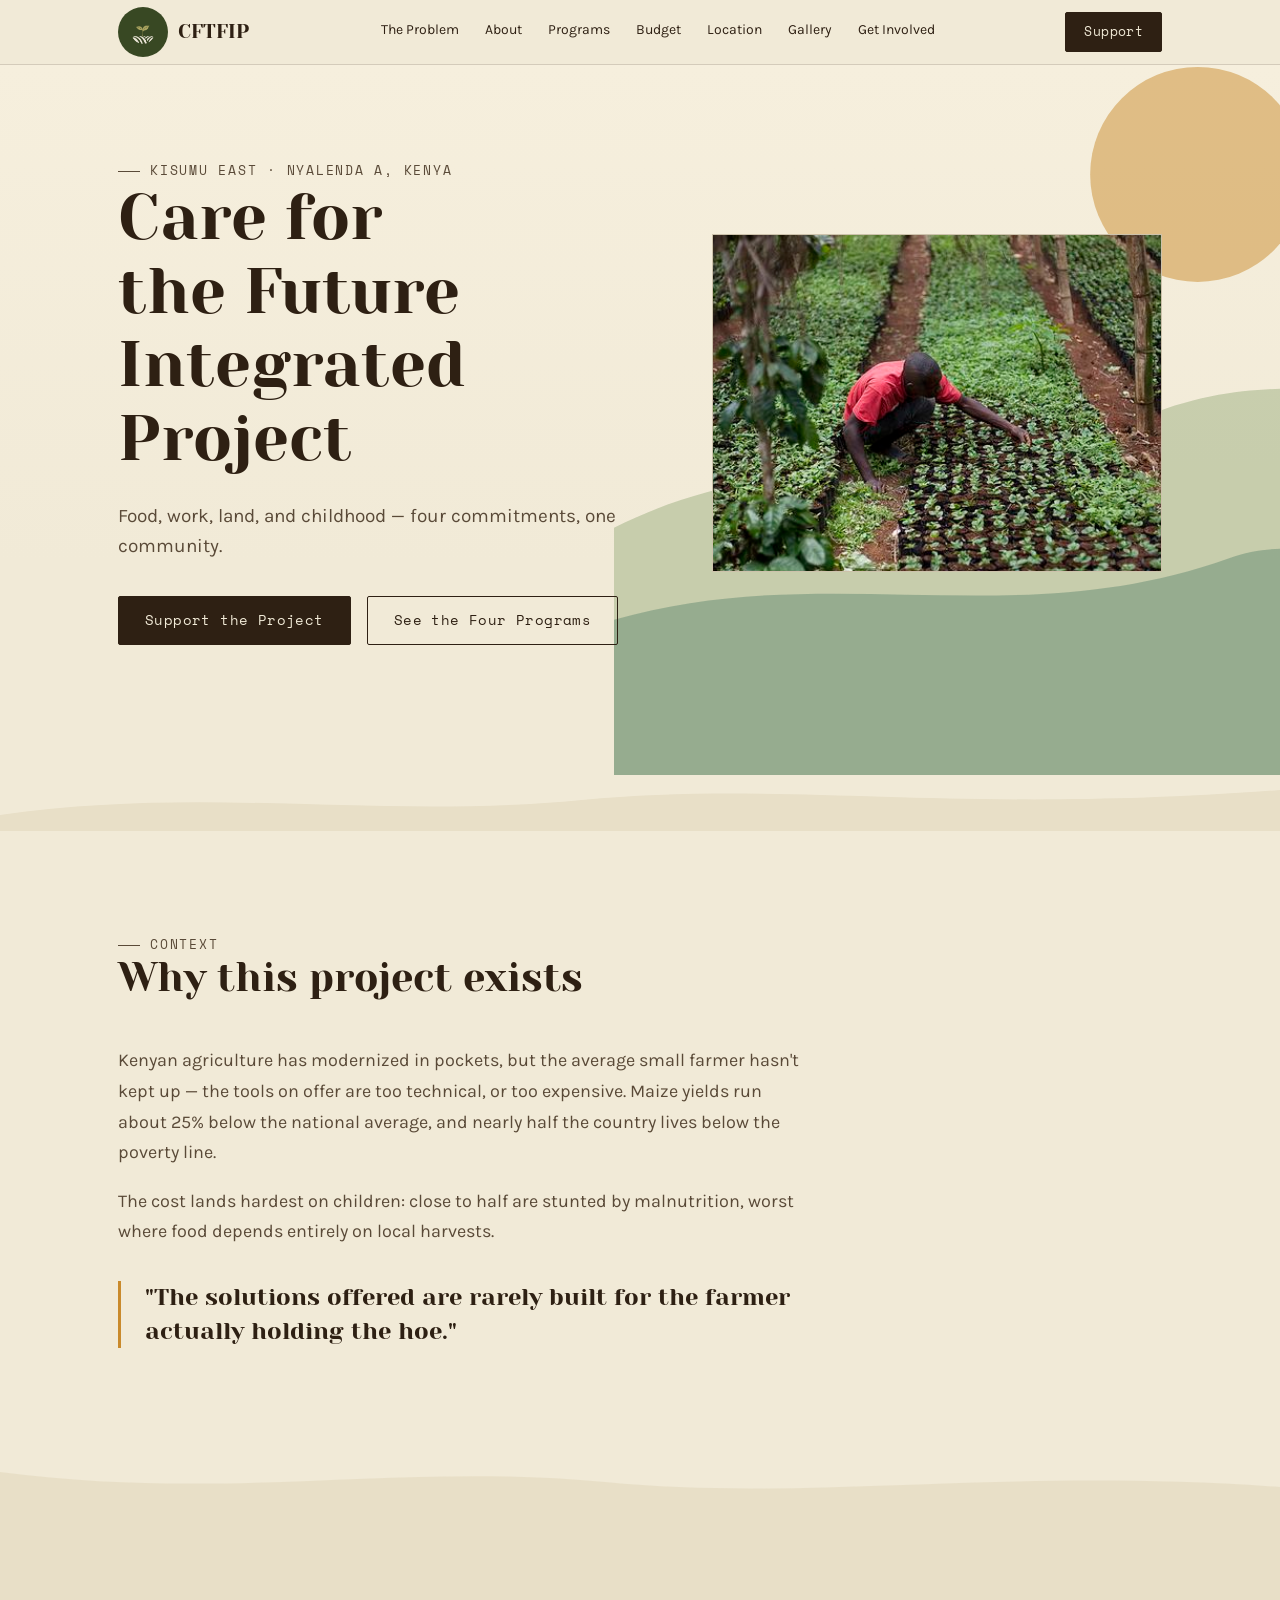
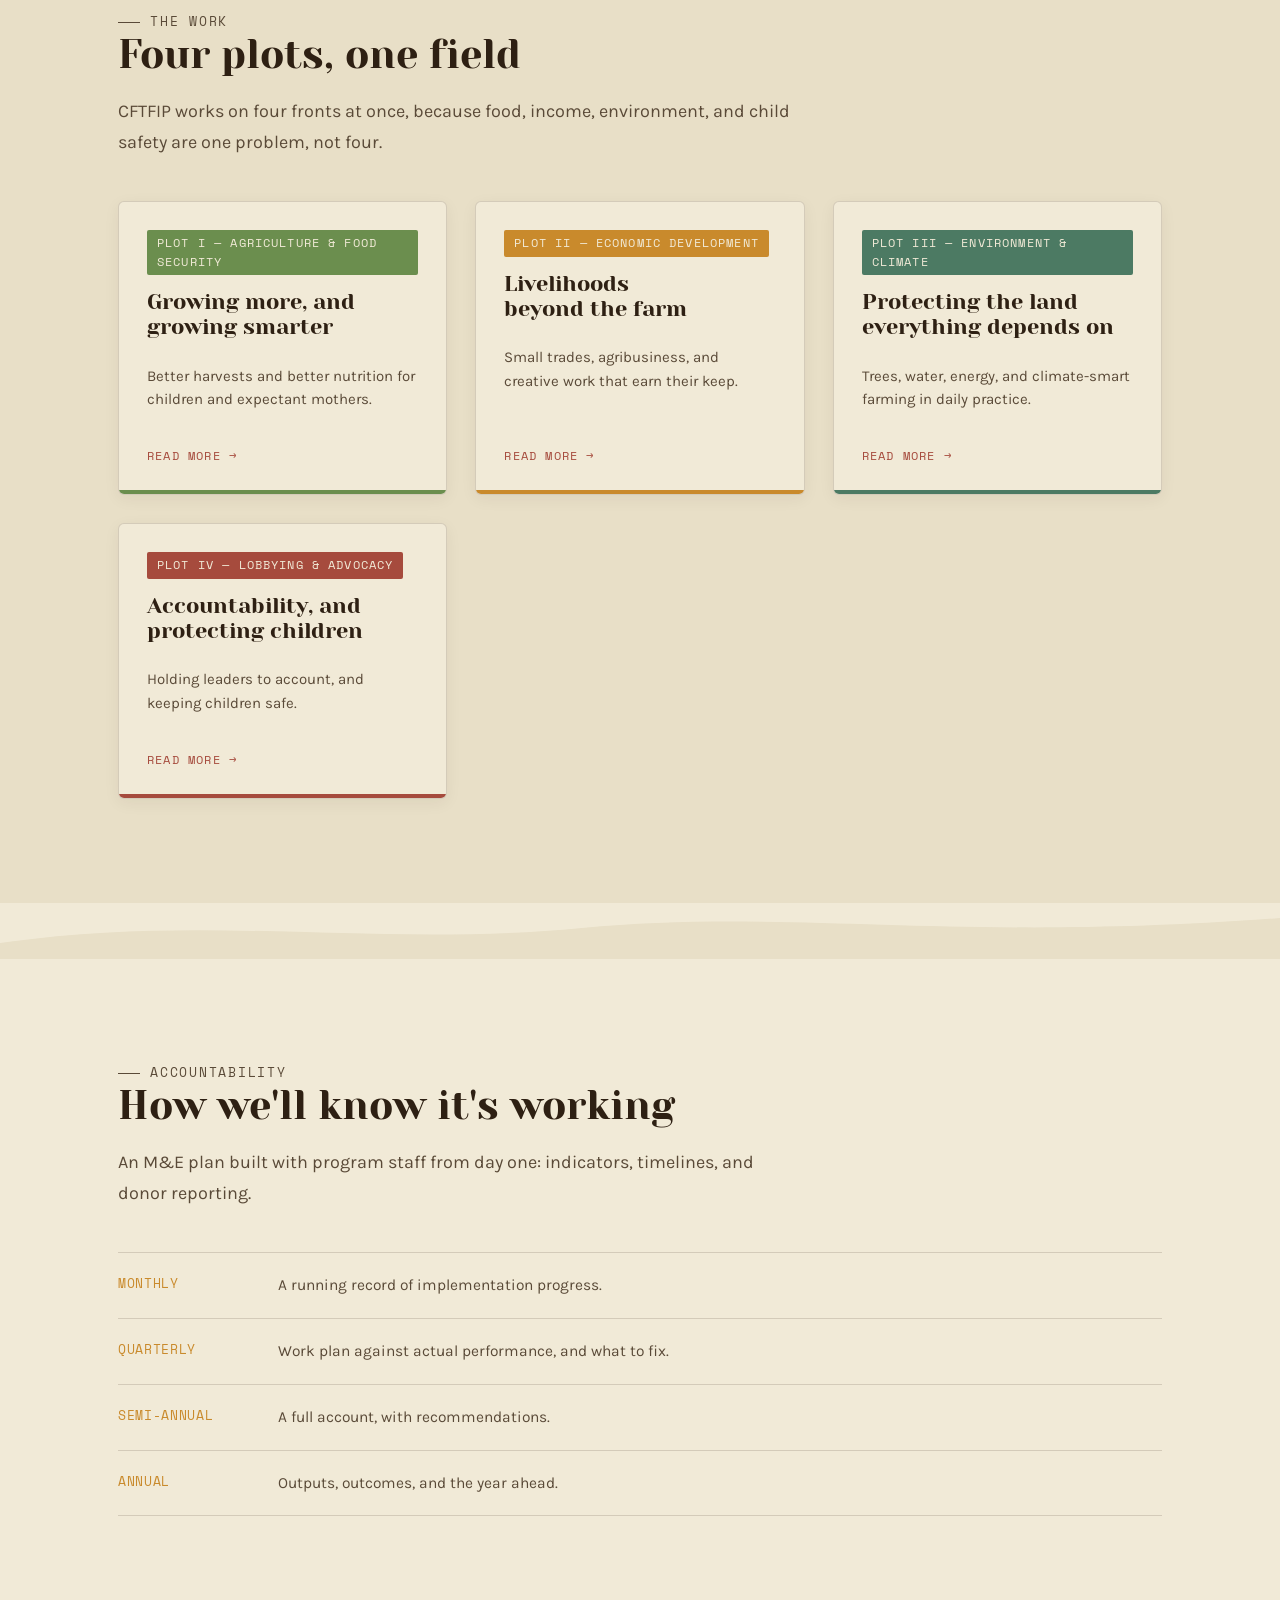
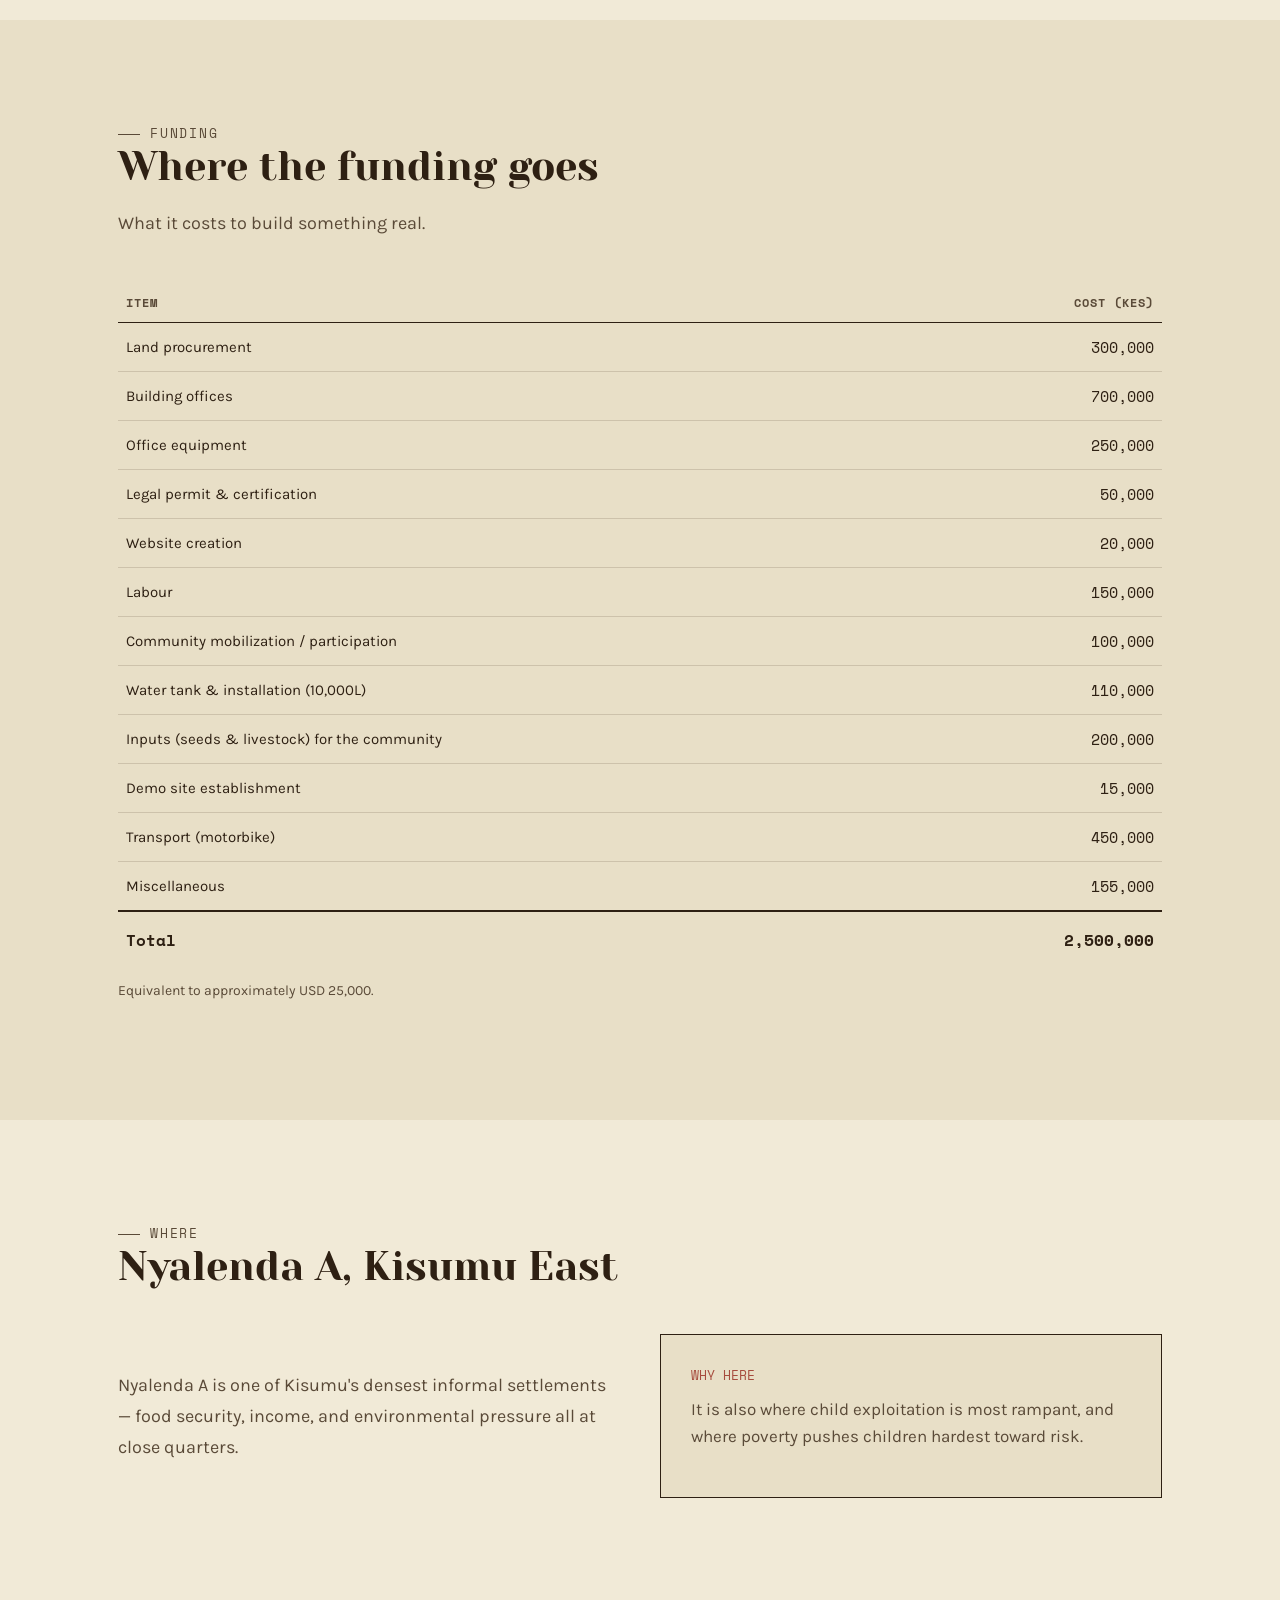
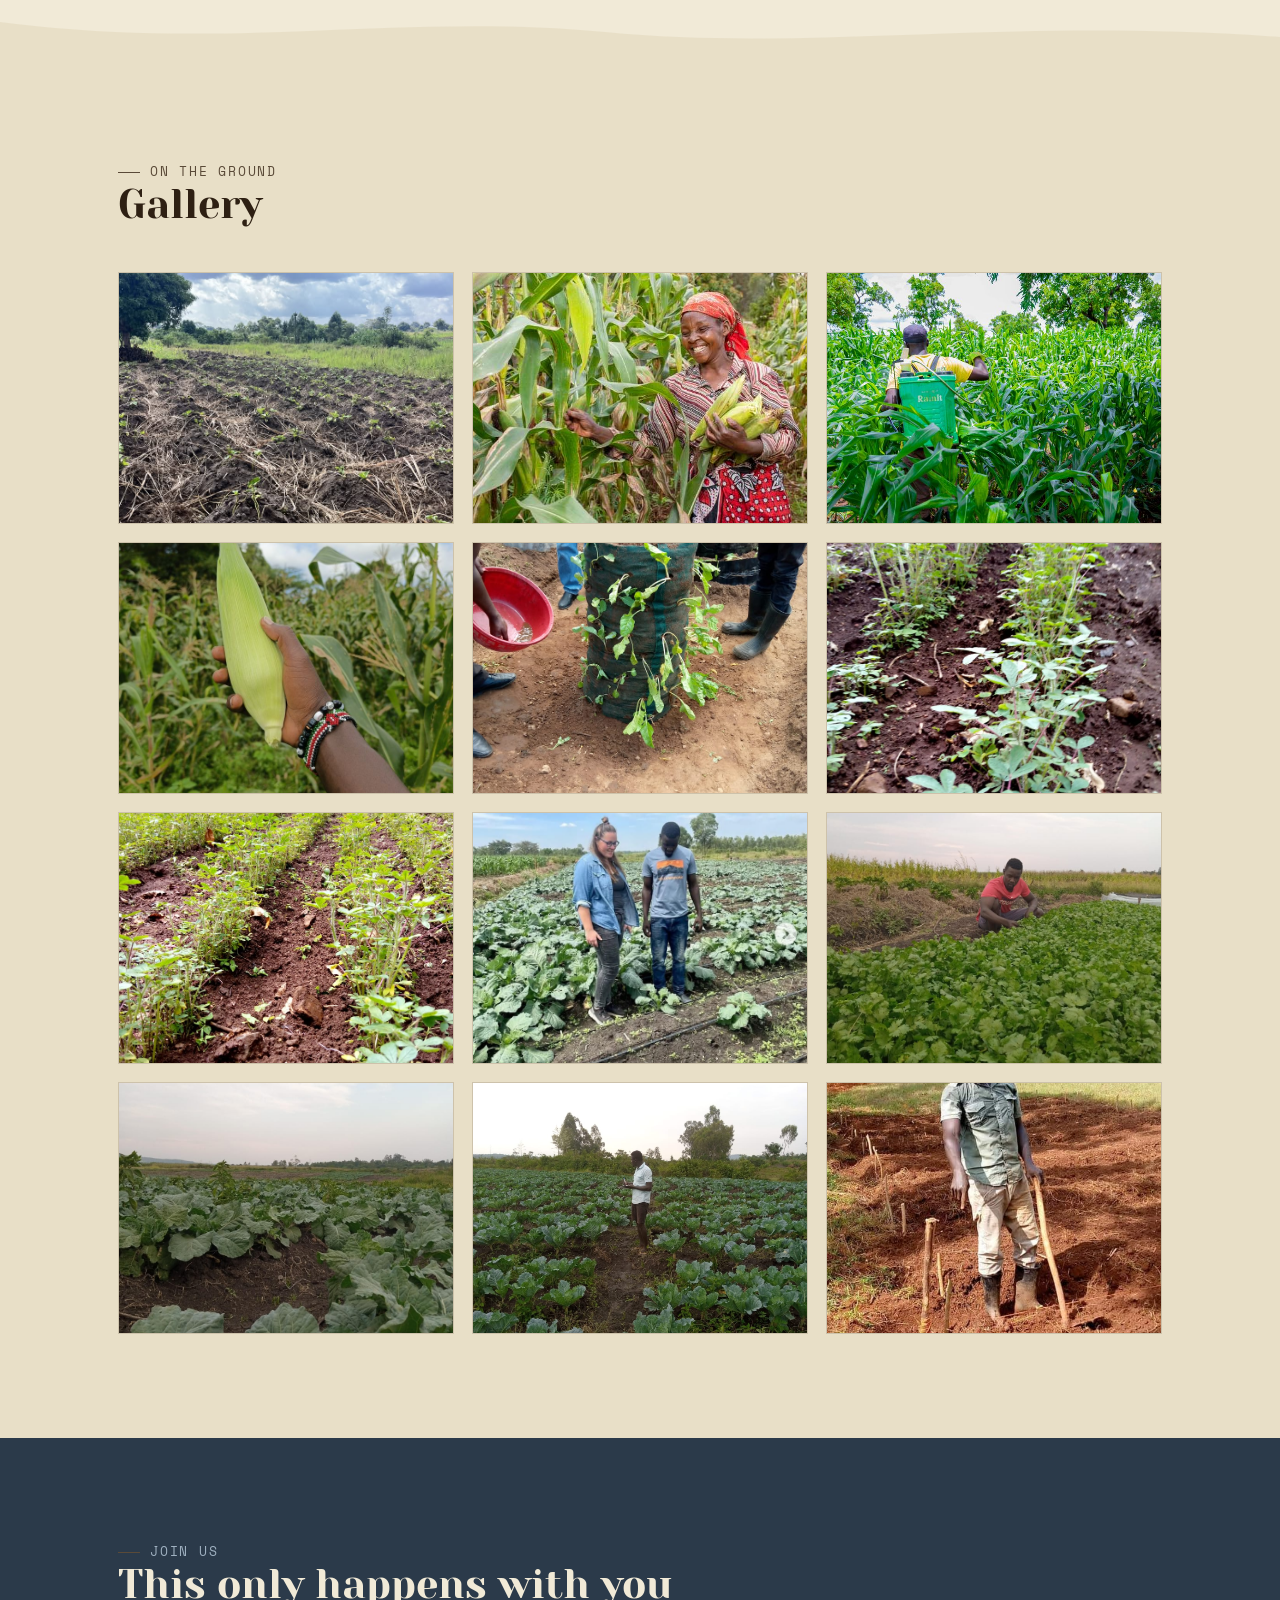
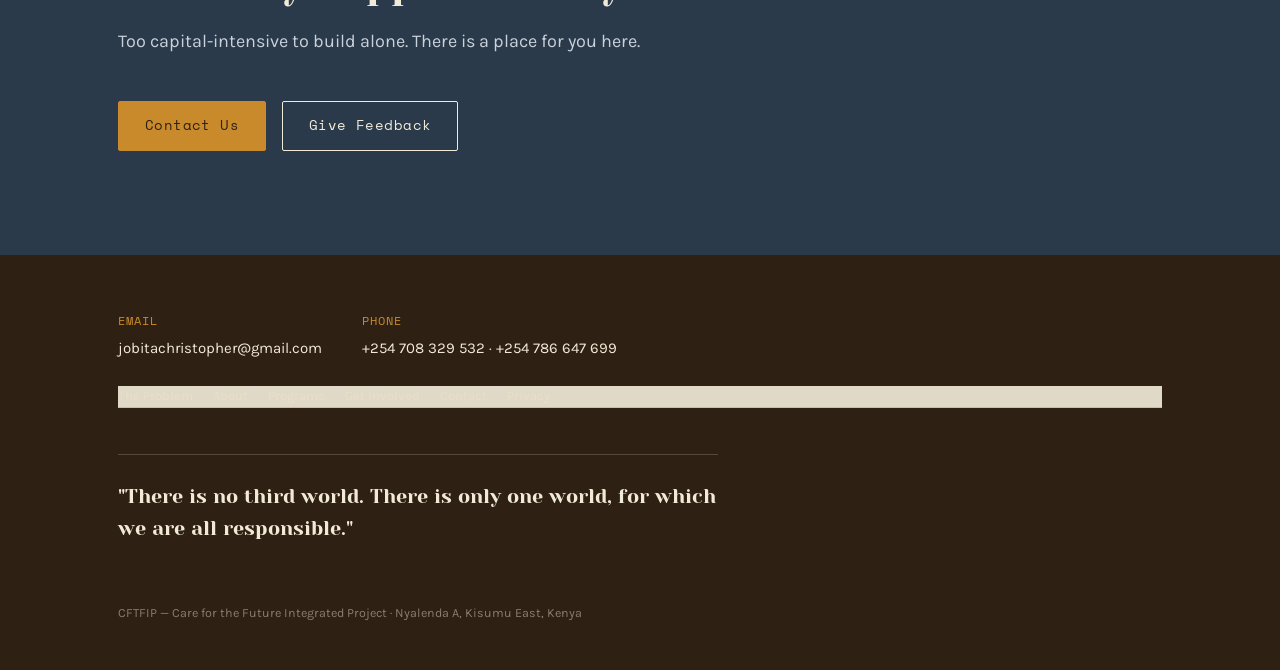
==== commit 5879fe61: "feat: add project photos to gallery and tighten homepage copy" ====
--- a/index.html
+++ b/index.html
@@ -59,6 +59,7 @@
 <link rel="stylesheet" href="assets/css/style.css">
 </head>
 <body>
+  <a class="skip-link" href="#main-content">Skip to content</a>
 
   <nav aria-label="Primary navigation">
     <div class="wrap">
@@ -105,7 +106,7 @@
     <div class="hero-copy">
       <div class="eyebrow">Kisumu East · Nyalenda A, Kenya</div>
       <h1 id="hero-title">Care for the Future<br>Integrated Project</h1>
-      <p class="sub">One community. Four commitments — food, work, land, and childhood — building toward a future Nyalenda A can count on.</p>
+      <p class="sub">Food, work, land, and childhood — four commitments, one community.</p>
       <div class="cta-row">
         <a href="get-involved.html#support" class="btn solid">Support the Project</a>
         <a href="programs.html" class="btn ghost">See the Four Programs</a>
@@ -129,8 +130,8 @@
       <div class="eyebrow">Context</div>
       <h2>Why this project exists</h2>
     </div>
-    <p class="lede">Kenyan agriculture has modernized in pockets, but the average small farmer hasn't caught up — the tools on offer are too technical, or too expensive. Nearly half the population lives below the poverty line. Agriculture provides roughly a fifth of GDP and employs a large share of the workforce, yet maize yields run about 25% below the national average, and consumption of meat and eggs stays low.</p>
-    <p class="lede">The consequences land hardest on children: chronic malnutrition and stunting affect close to half the country's children, worst of all in remote areas where food supply depends almost entirely on local harvests. Meanwhile, youth unemployment runs high among the country's largest demographic group, income inequality is wide, and corruption slows the reforms meant to fix any of it.</p>
+    <p class="lede">Kenyan agriculture has modernized in pockets, but the average small farmer hasn't kept up — the tools on offer are too technical, or too expensive. Maize yields run about 25% below the national average, and nearly half the country lives below the poverty line.</p>
+    <p class="lede">The cost lands hardest on children: close to half are stunted by malnutrition, worst where food depends entirely on local harvests.</p>
     <blockquote>"The solutions offered are rarely built for the farmer actually holding the hoe."</blockquote>
   </div>
 </section>
@@ -143,7 +144,7 @@
 <section class="alt" id="programs">
   <div class="wrap">
     <div class="sec-head">
-      <div class="eyebrow">The Program</div>
+      <div class="eyebrow">The Work</div>
       <h2>Four plots, one field</h2>
       <p class="lede">CFTFIP works on four fronts at once, because food, income, environment, and child safety are one problem, not four.</p>
     </div>
@@ -153,51 +154,36 @@
         <div class="plot-body">
           <span class="plot-tag">Plot I — Agriculture &amp; Food Security</span>
           <h3>Growing more, and growing smarter</h3>
-          <p>Raising food and nutrition security for children and expectant mothers by improving crop and livestock productivity, extending access to appropriate technology, and strengthening pest and disease control.</p>
-          <ul>
-            <li>Pest and disease control in the field</li>
-            <li>Adoption of appropriate agricultural methods</li>
-            <li>Dietary intake, food access, diversity, and nutrition education</li>
-          </ul>
+          <p>Better harvests and better nutrition for children and expectant mothers.</p>
+          <a class="more" href="programs.html#agriculture">Read more<span class="visually-hidden"> about agriculture and food security</span></a>
         </div>
       </div>
       <div class="plot p2">
         <div class="plot-body">
           <span class="plot-tag">Plot II — Economic Development</span>
           <h3>Livelihoods beyond the farm</h3>
-          <p>Strengthening small and medium enterprises in trade, agribusiness, communication technology, and the creative sector — including sports and entertainment — through entrepreneurship workshops that help young people build self-employment with real staying power.</p>
+          <p>Small trades, agribusiness, and creative work that earn their keep.</p>
+          <a class="more" href="programs.html#economic-development">Read more<span class="visually-hidden"> about economic development</span></a>
         </div>
       </div>
       <div class="plot p3">
         <div class="plot-body">
           <span class="plot-tag">Plot III — Environment &amp; Climate</span>
           <h3>Protecting the land everything depends on</h3>
-          <p>Embedding resource efficiency, recycling, forest protection, drought-resilient crops, and climate-smart farming into daily practice.</p>
-          <ul>
-            <li>Tree nursery production</li>
-            <li>Solar energy and biogas adoption</li>
-            <li>Drought-tolerant, improved local seed varieties</li>
-            <li>Double-digging and organic production methods</li>
-            <li>Soil erosion control &amp; agro-biodiversity conservation</li>
-            <li>Rainwater harvesting and soil moisture management</li>
-          </ul>
+          <p>Trees, water, energy, and climate-smart farming in daily practice.</p>
+          <a class="more" href="programs.html#environment">Read more<span class="visually-hidden"> about environment and climate</span></a>
         </div>
       </div>
       <div class="plot p4">
         <div class="plot-body">
           <span class="plot-tag">Plot IV — Lobbying &amp; Advocacy</span>
           <h3>Accountability, and protecting children</h3>
-          <p>Pushing accountability from local and national representatives, and confronting child labour, sexual exploitation, child marriage, and FGM — working with local government, law enforcement, and the community to remove children from exploitative situations and keep them safe. Research underpins the work throughout.</p>
+          <p>Holding leaders to account, and keeping children safe.</p>
+          <a class="more" href="programs.html#advocacy">Read more<span class="visually-hidden"> about lobbying and advocacy</span></a>
         </div>
       </div>
-      <img src="assets/images/_.jpeg">
-    </div>
-
-  </div>
-
-  <blockquote class="plot-quote">
-    "Building sustainable ecosystems starts with community-driven accountability and local action."
-  </blockquote>
+    </div>
+  </div>
 </section>
 
 <svg class="hills" viewBox="0 0 1100 56" preserveAspectRatio="none" aria-hidden="true">
@@ -210,7 +196,7 @@
     <div class="sec-head">
       <div class="eyebrow">Accountability</div>
       <h2>How we'll know it's working</h2>
-      <p class="lede">An M&amp;E plan — built with program staff from day one — sets out the logic model, theory of change, and monitoring indicators: goals and objectives, defined indicators, data collection methods and timeline, assigned roles, an analysis plan, and a path to donor reporting.</p>
+      <p class="lede">An M&amp;E plan built with program staff from day one: indicators, timelines, and donor reporting.</p>
     </div>
 
     <div class="cadence">
@@ -220,15 +206,15 @@
       </div>
       <div class="cad-row">
         <div class="mono">QUARTERLY</div>
-        <p>Approved work plan vs. actual performance, with constraints and remedial actions identified.</p>
+        <p>Work plan against actual performance, and what to fix.</p>
       </div>
       <div class="cad-row">
         <div class="mono">SEMI-ANNUAL</div>
-        <p>A full account of implementation, with clear recommendations for corrective action.</p>
+        <p>A full account, with recommendations.</p>
       </div>
       <div class="cad-row">
         <div class="mono">ANNUAL</div>
-        <p>Outputs, outcomes, the most significant changes of the year, and recommendations going forward.</p>
+        <p>Outputs, outcomes, and the year ahead.</p>
       </div>
     </div>
   </div>
@@ -239,7 +225,7 @@
     <div class="sec-head">
       <div class="eyebrow">Funding</div>
       <h2>Where the funding goes</h2>
-      <p class="lede">CFTFIP is capital-intensive by design — this is what it costs to build something real.</p>
+      <p class="lede">What it costs to build something real.</p>
     </div>
     <table class="budget">
       <thead><tr><th>Item</th><th class="amount-heading">Cost (KES)</th></tr></thead>
@@ -270,10 +256,10 @@
       <h2>Nyalenda A, Kisumu East</h2>
     </div>
     <div class="loc-grid">
-      <p class="lede">The project site has been set in Nyalenda A, within Kisumu East Sub-county — one of Kisumu's densely populated informal settlements. It's a community facing the same food security, income, and environmental pressures the four programs are built to address, at close quarters.</p>
+      <p class="lede">Nyalenda A is one of Kisumu's densest informal settlements — food security, income, and environmental pressure all at close quarters.</p>
       <div class="loc-card">
         <div class="mono">WHY HERE</div>
-        <p class="loc-note">Informal settlements like Nyalenda A are where child exploitation and abuse are most rampant, and where poverty and neglect push children hardest toward risk. That's exactly why this location matters to our advocacy and food security work alike.</p>
+        <p class="loc-note">It is also where child exploitation is most rampant, and where poverty pushes children hardest toward risk.</p>
       </div>
     </div>
   </div>
@@ -289,35 +275,48 @@
     <div class="sec-head">
       <div class="eyebrow">On the Ground</div>
       <h2>Gallery</h2>
-      <p class="lede">Photos from Nyalenda A and the project's early work — click any image to view it larger.</p>
-    </div>
-
+    </div>
+
+    <!--
+      Alt text below is a placeholder based on file names. Replace with a real
+      description of each photo. Add more tiles by copying any <figure> block.
+    -->
     <div class="gallery-grid">
-     
-      
-      <figure class="g-item">
-        <img src="assets/images/IMG-20260715-WA0013.jpg" alt="gallery-1">
-        <figcaption>Packing the Best Quality for the Market</figcaption>
-      </figure>
-      <figure class="g-item">
-        <img src="assets/images/_ (1).jpeg" alt="gallery-1">
-        <figcaption> Tracking progress and optimizing performance directly from the field.</figcaption>
-      </figure>
-      <figure class="g-item">
-               <img src="assets/images/img3.jpg" alt="gallery-2">
-        <figcaption>Fresh sagaa(mboga  kienyeji)</figcaption>
-      </figure>
-      <figure class="g-item">
-               <img src="assets/images/img4.jpg" alt="gallery-3">
-        <figcaption> Sharing best practices directly in the field.</figcaption>
-      </figure>
-      <figure class="g-item">
-                <img src="assets/images/spray.jpeg" alt="gallery-4">
-        <figcaption> Ensuring healthy growth through targeted crop care. </figcaption>
-      </figure>
-      <figure class="g-item">
-                <img src="assets/images/_ (2).jpeg" alt="gallery-5">
-        <figcaption> Conserving water and accelerating growth with precision drip lines.</figcaption>
+      <figure class="g-item">
+        <img src="assets/images/cultivation.jpeg" alt="Cultivation at the project site" loading="lazy" decoding="async">
+      </figure>
+      <figure class="g-item">
+        <img src="assets/images/farmer.jpeg" alt="A farmer at work" loading="lazy" decoding="async">
+      </figure>
+      <figure class="g-item">
+        <img src="assets/images/spray.jpeg" alt="Spraying at the project site" loading="lazy" decoding="async">
+      </figure>
+      <figure class="g-item">
+        <img src="assets/images/yield.jpeg" alt="Harvest yield from the project site" loading="lazy" decoding="async">
+      </figure>
+      <figure class="g-item">
+        <img src="assets/images/img1.jpg" alt="Project photo from Nyalenda A" loading="lazy" decoding="async">
+      </figure>
+      <figure class="g-item">
+        <img src="assets/images/img2.jpg" alt="Project photo from Nyalenda A" loading="lazy" decoding="async">
+      </figure>
+      <figure class="g-item">
+        <img src="assets/images/img3.jpg" alt="Project photo from Nyalenda A" loading="lazy" decoding="async">
+      </figure>
+      <figure class="g-item">
+        <img src="assets/images/img4.jpg" alt="Project photo from Nyalenda A" loading="lazy" decoding="async">
+      </figure>
+      <figure class="g-item">
+        <img src="assets/images/img5.jpg" alt="Project photo from Nyalenda A" loading="lazy" decoding="async">
+      </figure>
+      <figure class="g-item">
+        <img src="assets/images/img6.jpg" alt="Project photo from Nyalenda A" loading="lazy" decoding="async">
+      </figure>
+      <figure class="g-item">
+        <img src="assets/images/img7.jpg" alt="Project photo from Nyalenda A" loading="lazy" decoding="async">
+      </figure>
+      <figure class="g-item">
+        <img src="assets/images/img8.jpg" alt="Project photo from Nyalenda A" loading="lazy" decoding="async">
       </figure>
     </div>
   </div>
@@ -328,7 +327,7 @@
     <div class="sec-head">
       <div class="eyebrow involve-eyebrow">Join Us</div>
       <h2>This only happens with you</h2>
-      <p class="lede">CFTFIP exists to invite investors, stakeholders, and well-wishers to fund and shape a project too capital-intensive to build alone. Whatever your role — funder, partner, or neighbor — there's a place for you here.</p>
+      <p class="lede">Too capital-intensive to build alone. There is a place for you here.</p>
     </div>
     <div class="cta-row">
       <a href="contact.html" class="btn solid">Contact Us</a>
--- a/assets/css/style.css
+++ b/assets/css/style.css
@@ -24,9 +24,20 @@
   font-weight:400;
   line-height:1.15;
   margin:0 0 .4em 0;
+  text-wrap:balance;
 }
 .mono{font-family:'Space Mono',monospace;}
 a{color:inherit;}
+.visually-hidden{
+  position:absolute;width:1px;height:1px;padding:0;margin:-1px;
+  overflow:hidden;clip:rect(0 0 0 0);white-space:nowrap;border:0;
+}
+.skip-link{
+  position:absolute;left:-9999px;top:0;z-index:100;
+  background:var(--ink);color:var(--paper);padding:12px 18px;
+  font-size:14px;text-decoration:none;
+}
+.skip-link:focus{left:0;}
 .wrap{max-width:1100px;margin:0 auto;padding:0 28px;}
 .eyebrow{
   font-family:'Space Mono',monospace;
@@ -36,13 +47,6 @@
   color:var(--ink-soft);
   display:flex;align-items:center;gap:10px;
 }
-
-/* logo brand */
-.brand img {
-  width: 50px;       
-  height: auto;       
-  max-width: 100%;    
-}
 .eyebrow::before{content:"";width:22px;height:1px;background:var(--ink-soft);display:inline-block;}
 
 /* NAV */
@@ -141,178 +145,138 @@
 }
 
 /* SECTION generic */
-section{padding:86px 0;position:relative;}
+section{padding:104px 0;position:relative;}
 section[id]{scroll-margin-top:64px;}
 section.alt{background:var(--paper-dim);}
 .sec-head{max-width:680px;margin-bottom:44px;}
 .sec-head h2{font-size:clamp(28px,4vw,40px);}
-.lede{font-size:18px;color:var(--ink-soft);max-width:760px;}
+.lede{font-size:18px;line-height:1.7;color:var(--ink-soft);max-width:62ch;}
 blockquote{
   font-family:'Yeseva One',serif;font-size:24px;line-height:1.4;
   max-width:680px;margin:34px 0 0 0;padding-left:24px;border-left:3px solid var(--gold);color:var(--ink);
 }
 
-/* PROGRAMS as plots */
-/* Main Section & Wrap Layout */
-#programs {
-  padding: 60px 0;
-  background-color: var(--paper-dim); /* Subtle background fill for .alt section */
-  font-family: system-ui, -apple-system, BlinkMacSystemFont, sans-serif;
-}
-
-.wrap {
-  max-width: 1200px;
-  margin: 0 auto;
-  padding: 0 20px;
-}
-
-/* Top Header Section Styling */
-.sec-head {
-  text-align: center;
-  margin-bottom: 48px;
-  max-width: 700px;
-  margin-left: auto;
-  margin-right: auto;
-}
-
-.sec-head .eyebrow {
-  display: inline-block;
-  font-size: 0.9rem;
-  font-weight: 700;
-  text-transform: uppercase;
-  color: var(--gold);
-  letter-spacing: 0.05em;
-  margin-bottom: 8px;
-}
-
-.sec-head h2 {
-  font-size: 2.25rem;
-  color: var(--ink);
-  margin: 0 0 16px 0;
-  letter-spacing: -0.02em;
-}
-
-.sec-head .lede {
-  font-size: 1.125rem;
-  line-height: 1.6;
-  color: var(--ink-soft);
-  margin: 0;
-}
-
-/* Flexbox Cards Vertical Stack */
-.plots-flex-stack {
+/* PROGRAMS AS CARDS */
+.plots {
   display: flex;
   flex-direction: column;
   gap: 24px;
-}
-
-/* Individual Card (Text Left, Image Right) */
-.plot-card {
+  background: transparent; /* Removed solid ink background */
+  border: none;
+  margin-top: 24px;
+}
+
+@media (min-width: 760px) {
+  .plots {
+    display: grid;
+    grid-template-columns: repeat(auto-fit, minmax(320px, 1fr));
+    gap: 28px;
+  }
+}
+
+.plot {
+  position: relative;
+  background: var(--paper);
+  border: 1px solid var(--line);
+  border-radius: 6px;
+  overflow: hidden;
   display: flex;
-  flex-direction: row; 
-  justify-content: space-between;
-  align-items: stretch; /* Image height matches text block automatically */
-  background: #ffffff;
-  border: 1px solid var(--line);
-  border-radius: 12px;
-  overflow: hidden;
-  box-shadow: 0 4px 6px -1px rgba(0, 0, 0, 0.05);
-}
-
-/* Left Side Content Area */
-.plot-body {
-  flex: 1;
-  padding: 32px;
-}
-
-.plot-tag {
-  display: inline-block;
-  font-size: 0.85rem;
-  font-weight: 600;
-  text-transform: uppercase;
-  color: var(--gold);
-  margin-bottom: 12px;
-}
-
-.plot-body h3 {
-  font-size: 1.5rem;
-  color: #1e293b;
-  margin: 0 0 12px 0;
-}
-
-.plot-body p {
-  color: var(--ink-soft);
-  line-height: 1.6;
-  margin: 0 0 16px 0;
-}
-
-.plot-list {
-  margin: 0;
-  padding-left: 20px;
-  color: var(--ink-soft);
-}
-
-.plot-list li {
-  margin-bottom: 8px;
-  line-height: 1.5;
-}
-
-.plot-card img {
-  width: 35%;
-  min-width: 250px;
-  object-fit: cover;
-  display: block;
-}
-@media (max-width: 768px) {
-  .plot-card img {
-    width: 100%;
-    height: 200px;
-  }
-}
-
-/* Right Side Image Area */
+  flex-direction: column;
+  box-shadow: 0 4px 16px rgba(46, 32, 19, 0.06);
+  transition: transform 0.2s ease, box-shadow 0.2s ease;
+  padding: 0; /* Cleared padding to accommodate top image header */
+}
+
+.plot:hover {
+  transform: translateY(-4px);
+  box-shadow: 0 8px 24px rgba(46, 32, 19, 0.12);
+}
+
+/* Image Placeholder Style */
 .plot-img-placeholder {
-  width: 35%; /* Distribution ratio for image width */
-  min-width: 250px;
-  background-color: var(--paper-dim);
-  color: var(--ink-soft);
+  width: 100%;
+  aspect-ratio: 16 / 9;
+  background: var(--paper-dim);
+  border-bottom: 1px solid var(--line);
   display: flex;
   align-items: center;
   justify-content: center;
-  font-weight: 500;
-}
-
-/* Bottom Quote Layout */
-.plot-quote {
-  margin: 56px auto 0 auto;
-  text-align: center;
-  font-size: 1.25rem;
-  font-style: italic;
   color: var(--ink-soft);
-  max-width: 600px;
-  line-height: 1.5;
-}
-
-/* Mobile & Tablet Breaks */
-@media (max-width: 768px) {
-  .sec-head h2 {
-    font-size: 1.75rem;
-  }
-
-  .plot-card {
-    flex-direction: column-reverse; /* Puts image layout stacked over text on small viewports */
-  }
-  
-  .plot-img-placeholder {
-    width: 100%;
-    height: 200px;
-  }
-  
-  .plot-body {
-    padding: 24px;
-  }
-}
-
+  font-family: 'Space Mono', monospace;
+  font-size: 12px;
+  letter-spacing: 0.05em;
+  text-transform: uppercase;
+}
+
+/* Card Body Content */
+.plot-body {
+  padding: 28px;
+  display: flex;
+  flex-direction: column;
+  flex-grow: 1;
+}
+
+.plot .plot-tag {
+  font-family: 'Space Mono', monospace;
+  font-size: 11.5px;
+  letter-spacing: 0.1em;
+  text-transform: uppercase;
+  color: var(--paper);
+  display: inline-block;
+  align-self: flex-start;
+  padding: 4px 10px;
+  margin-bottom: 14px;
+  border-radius: 2px;
+}
+
+.plot h3 {
+  font-size: 22px;
+  margin-bottom: 10px;
+}
+
+.plot p {
+  color: var(--ink-soft);
+  font-size: 15px;
+  line-height: 1.55;
+}
+
+.plot ul {
+  margin: 16px 0 0 0;
+  padding-left: 18px;
+  font-size: 14px;
+  color: var(--ink-soft);
+}
+
+.plot ul li {
+  margin-bottom: 6px;
+}
+
+.more {
+  margin-top: auto;
+  padding-top: 20px;
+  font-family: 'Space Mono', monospace;
+  font-size: 12px;
+  letter-spacing: .1em;
+  text-transform: uppercase;
+  text-decoration: none;
+  color: var(--clay);
+  align-self: flex-start;
+  border-bottom: 1px solid transparent;
+  transition: border-color .2s;
+}
+.more::after { content: " \2192"; }
+.more:hover { border-color: var(--clay); }
+
+.plot.p1 .plot-tag { background: var(--green); }
+.plot.p2 .plot-tag { background: var(--gold); }
+.plot.p3 .plot-tag { background: #4C7A63; }
+.plot.p4 .plot-tag { background: var(--clay); }
+
+.plot::after { content: ""; position: absolute; left: 0; bottom: 0; width: 100%; height: 4px; }
+.plot.p1::after { background: var(--green); }
+.plot.p2::after { background: var(--gold); }
+.plot.p3::after { background: #4C7A63; }
+.plot.p4::after { background: var(--clay); }
 
 /* M&E reporting cadence */
 .cadence{display:grid;grid-template-columns:1fr;gap:0;margin-top:30px;border-top:1px solid var(--line);}
@@ -339,7 +303,7 @@
 
 /* Gallery */
 .gallery-grid{
-  display:grid;grid-template-columns:repeat(2,1fr);gap:14px;margin-top:10px;
+  display:grid;grid-template-columns:repeat(2,1fr);gap:18px;margin-top:10px;
 }
 @media(min-width:640px){.gallery-grid{grid-template-columns:repeat(3,1fr);}}
 .g-item{
@@ -384,7 +348,7 @@
 .page-hero .wrap{position:relative;z-index:1;}
 .page-hero h1{max-width:840px;}
 .page-hero .lede{max-width:720px;}
-.page-section{padding:82px 0;}
+.page-section{padding:96px 0;}
 .page-section.alt{background:var(--paper-dim);}
 .breadcrumbs{display:flex;gap:9px;align-items:center;flex-wrap:wrap;margin-bottom:26px;color:var(--ink-soft);font-family:'Space Mono',monospace;font-size:12px;}
 .breadcrumbs a{color:var(--ink-soft);}
@@ -392,7 +356,7 @@
 .prose{max-width:800px;}
 .prose h2{margin-bottom:20px;}
 .prose h3{margin-top:34px;}
-.prose p{color:var(--ink-soft);font-size:17px;}
+.prose p{color:var(--ink-soft);font-size:17px;line-height:1.7;max-width:64ch;}
 .prose ul{color:var(--ink-soft);padding-left:22px;}
 .prose li{margin-bottom:9px;}
 .page-cta{background:var(--dusk);color:var(--paper);}
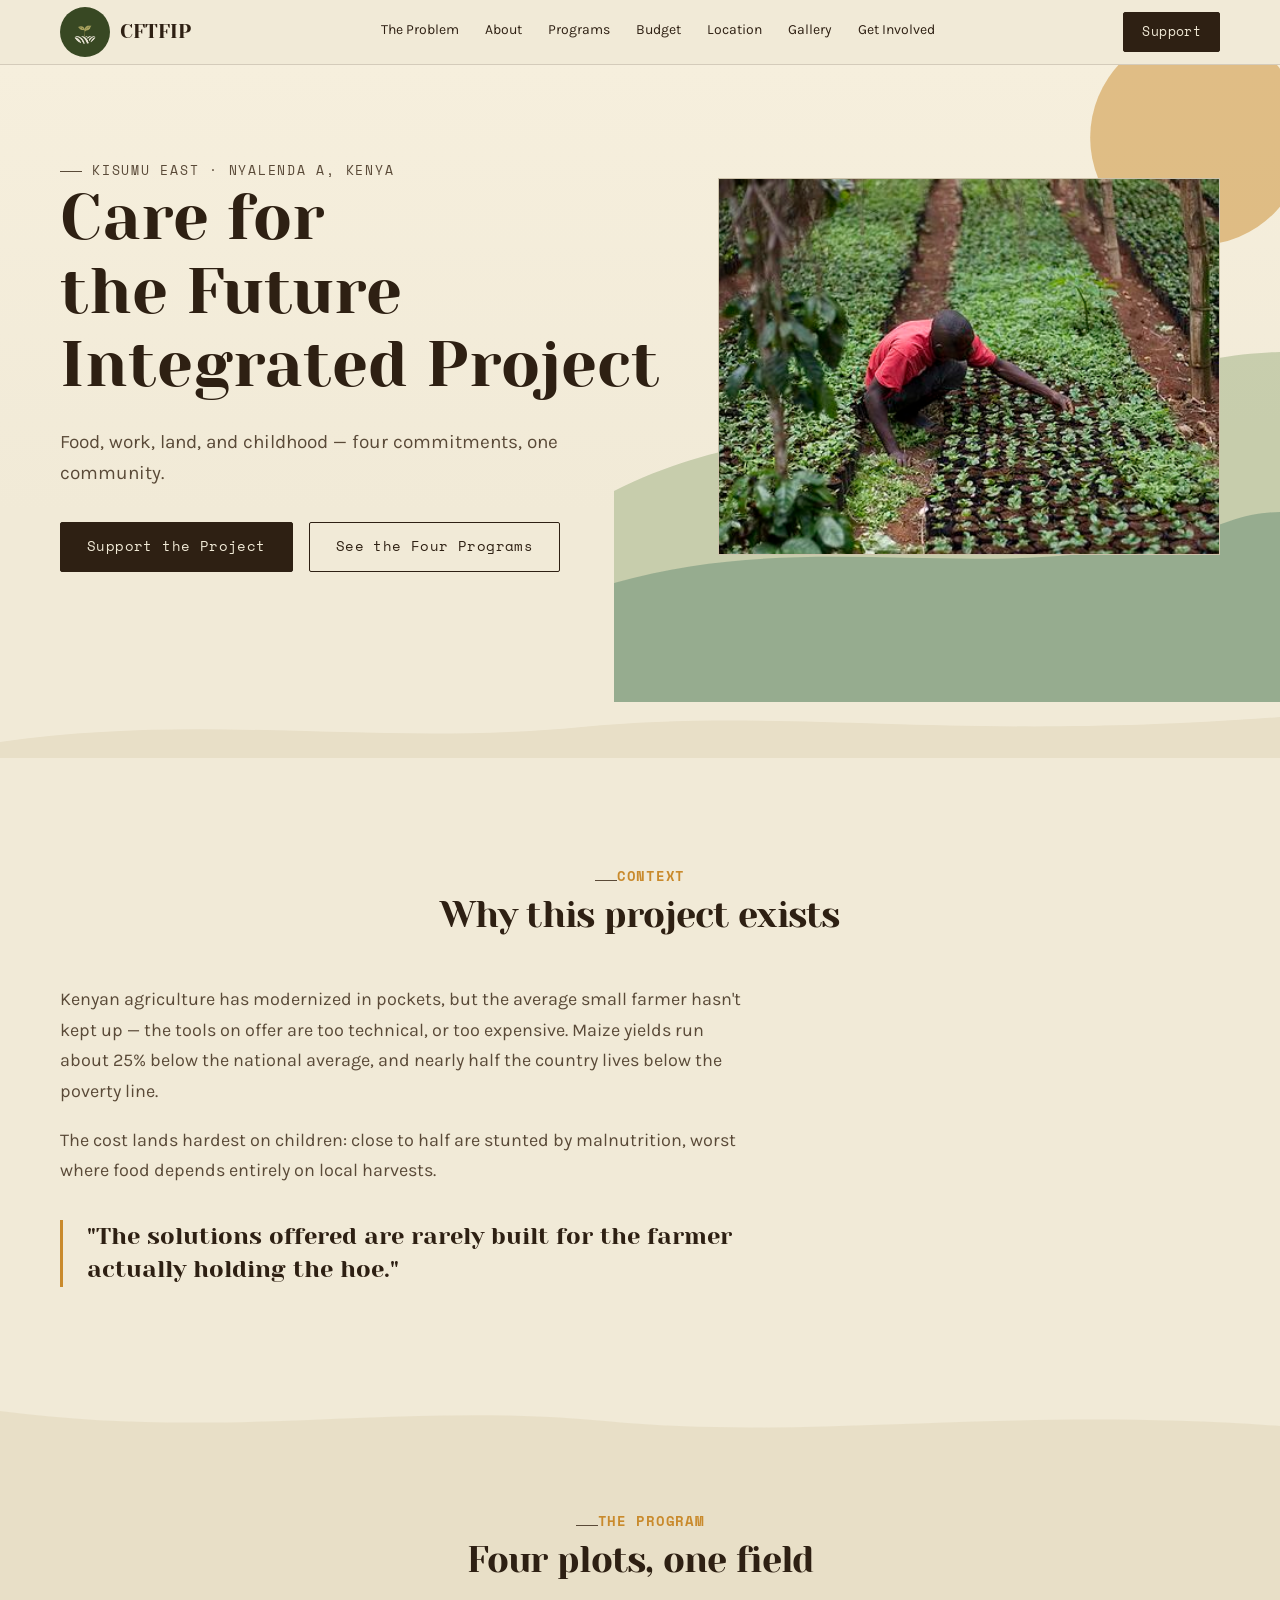
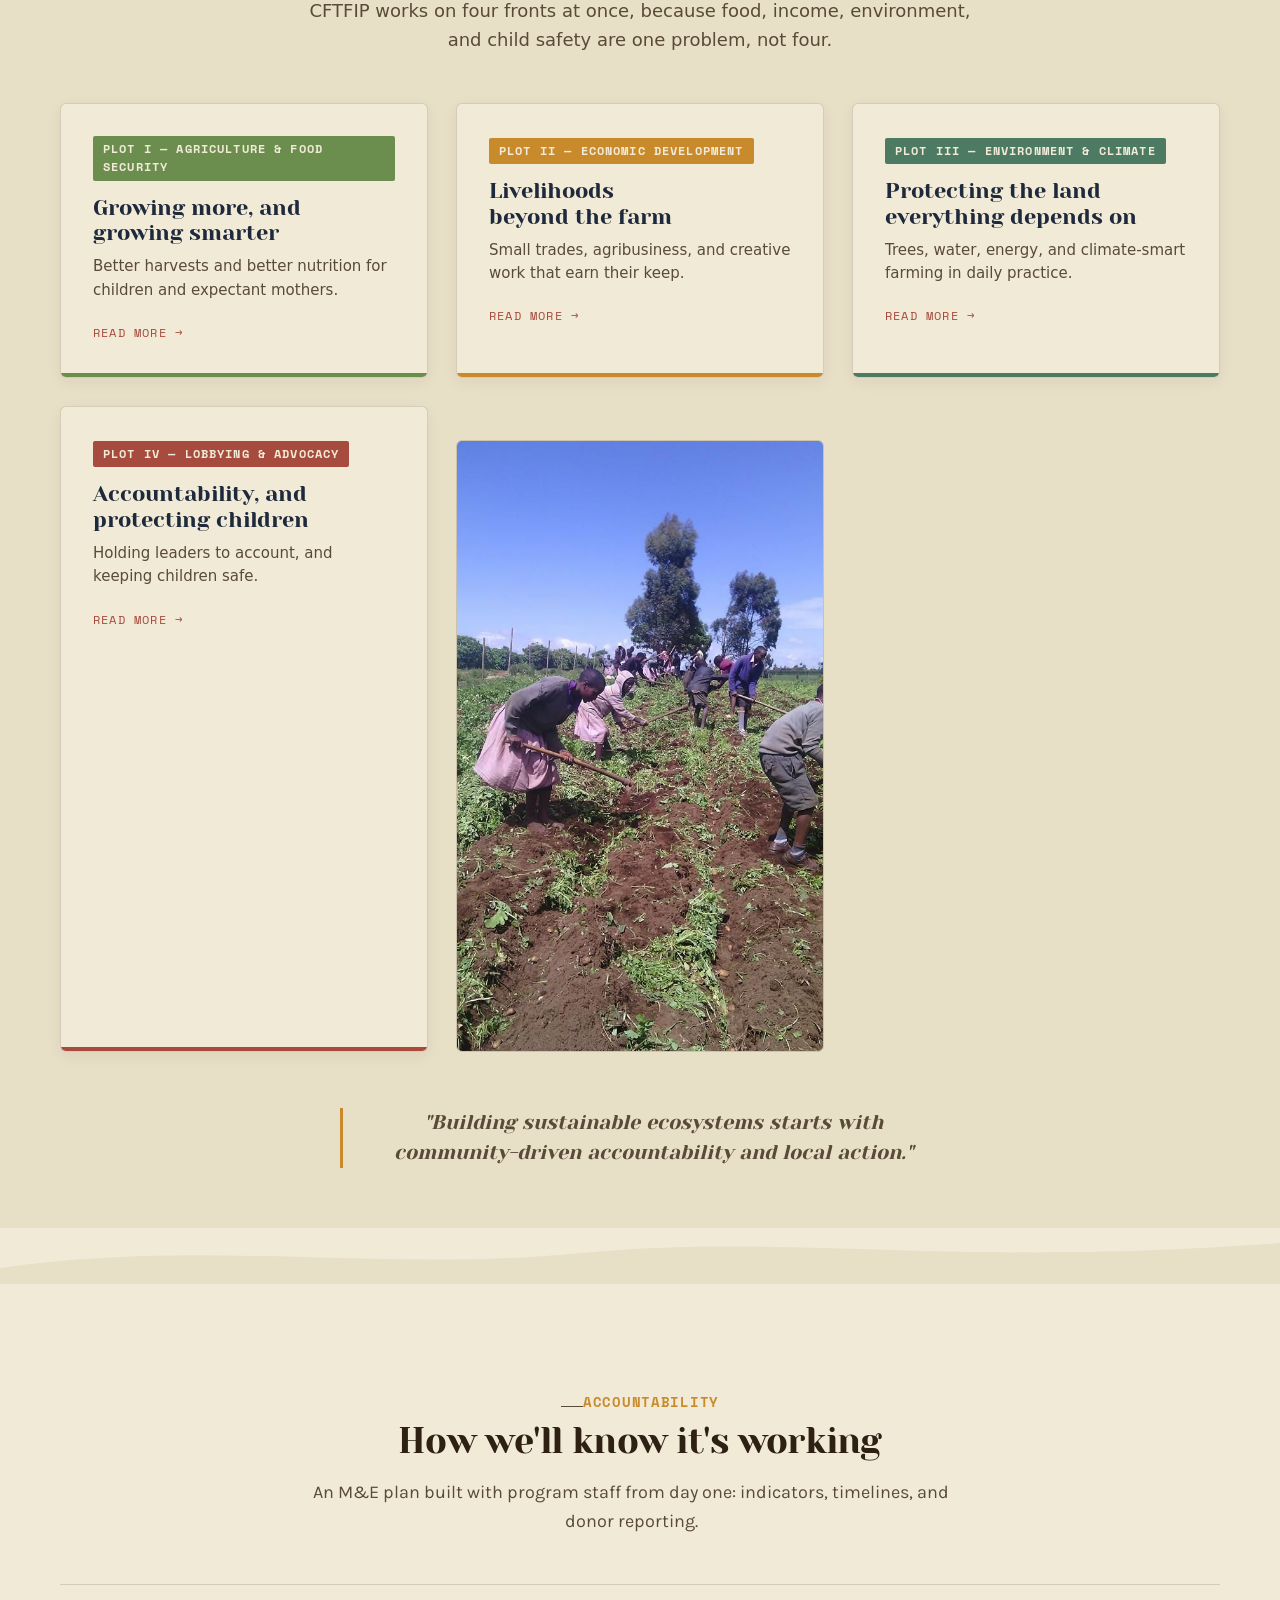
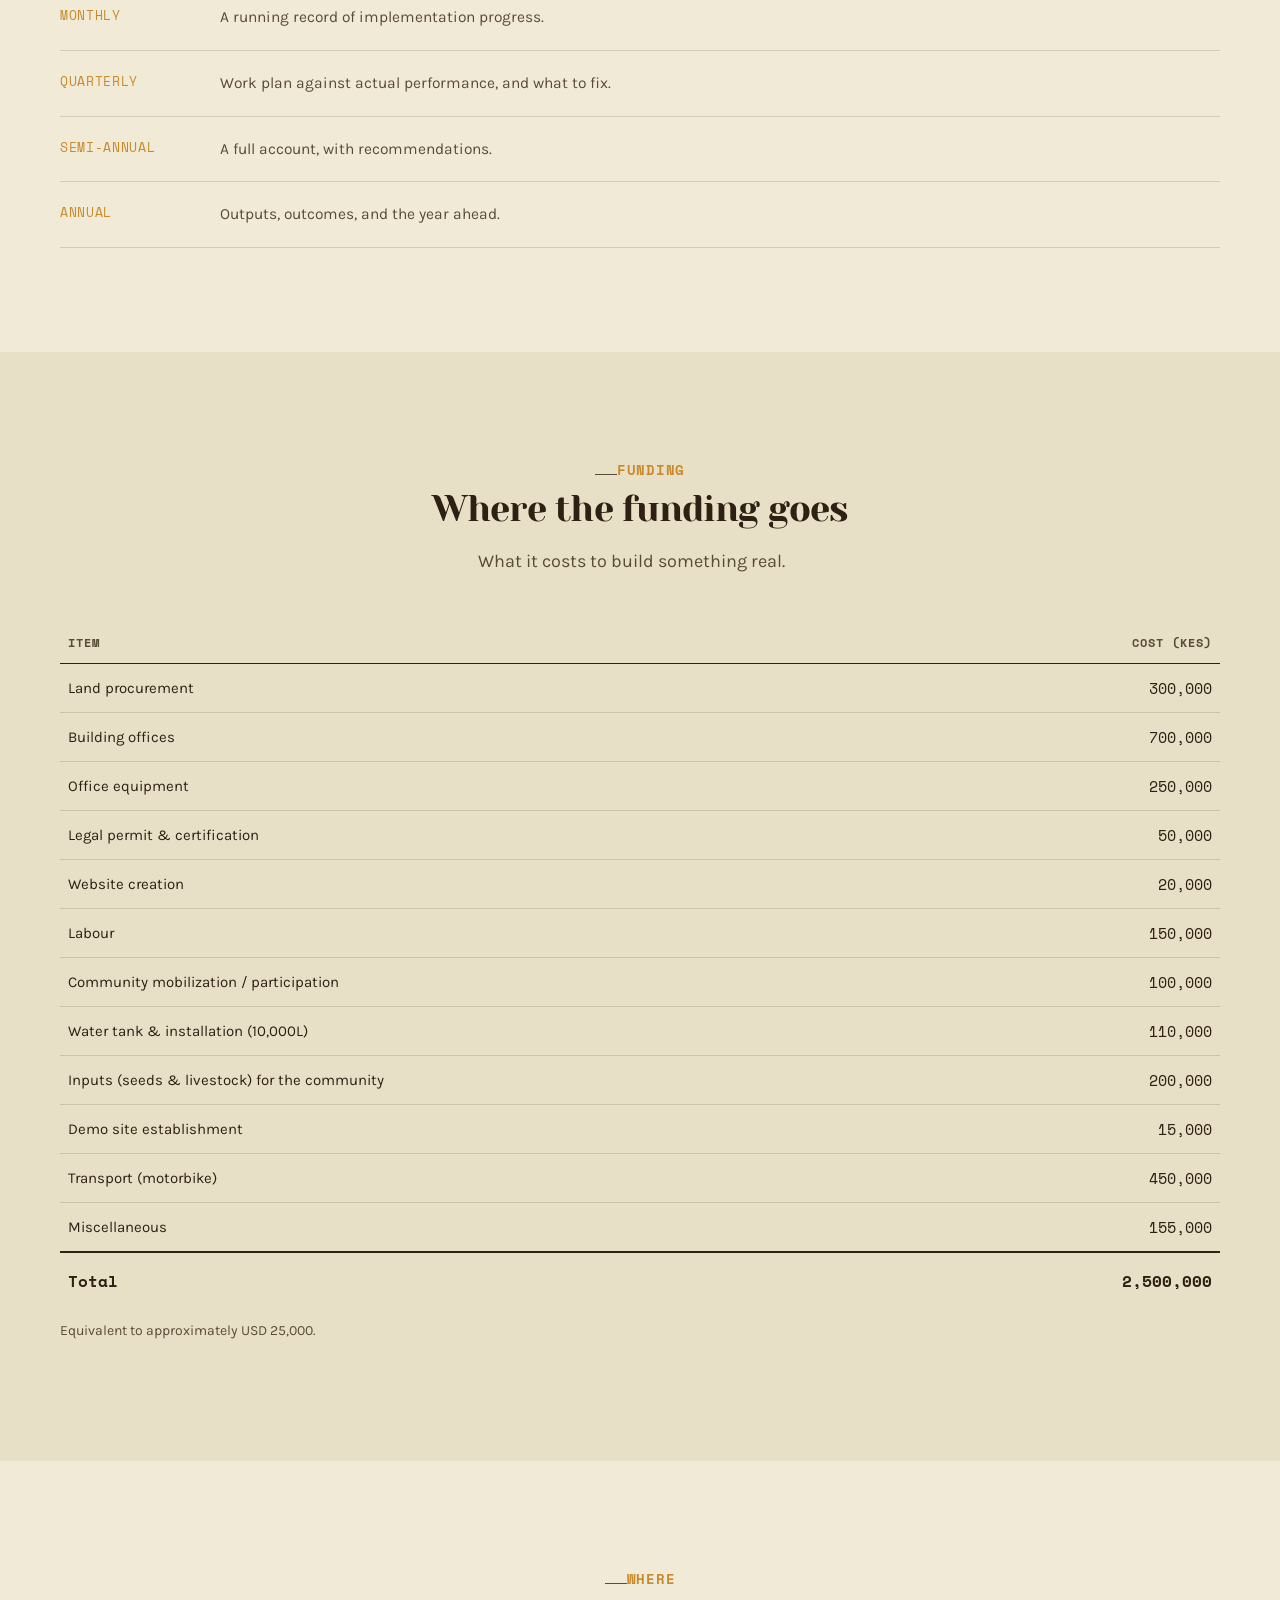
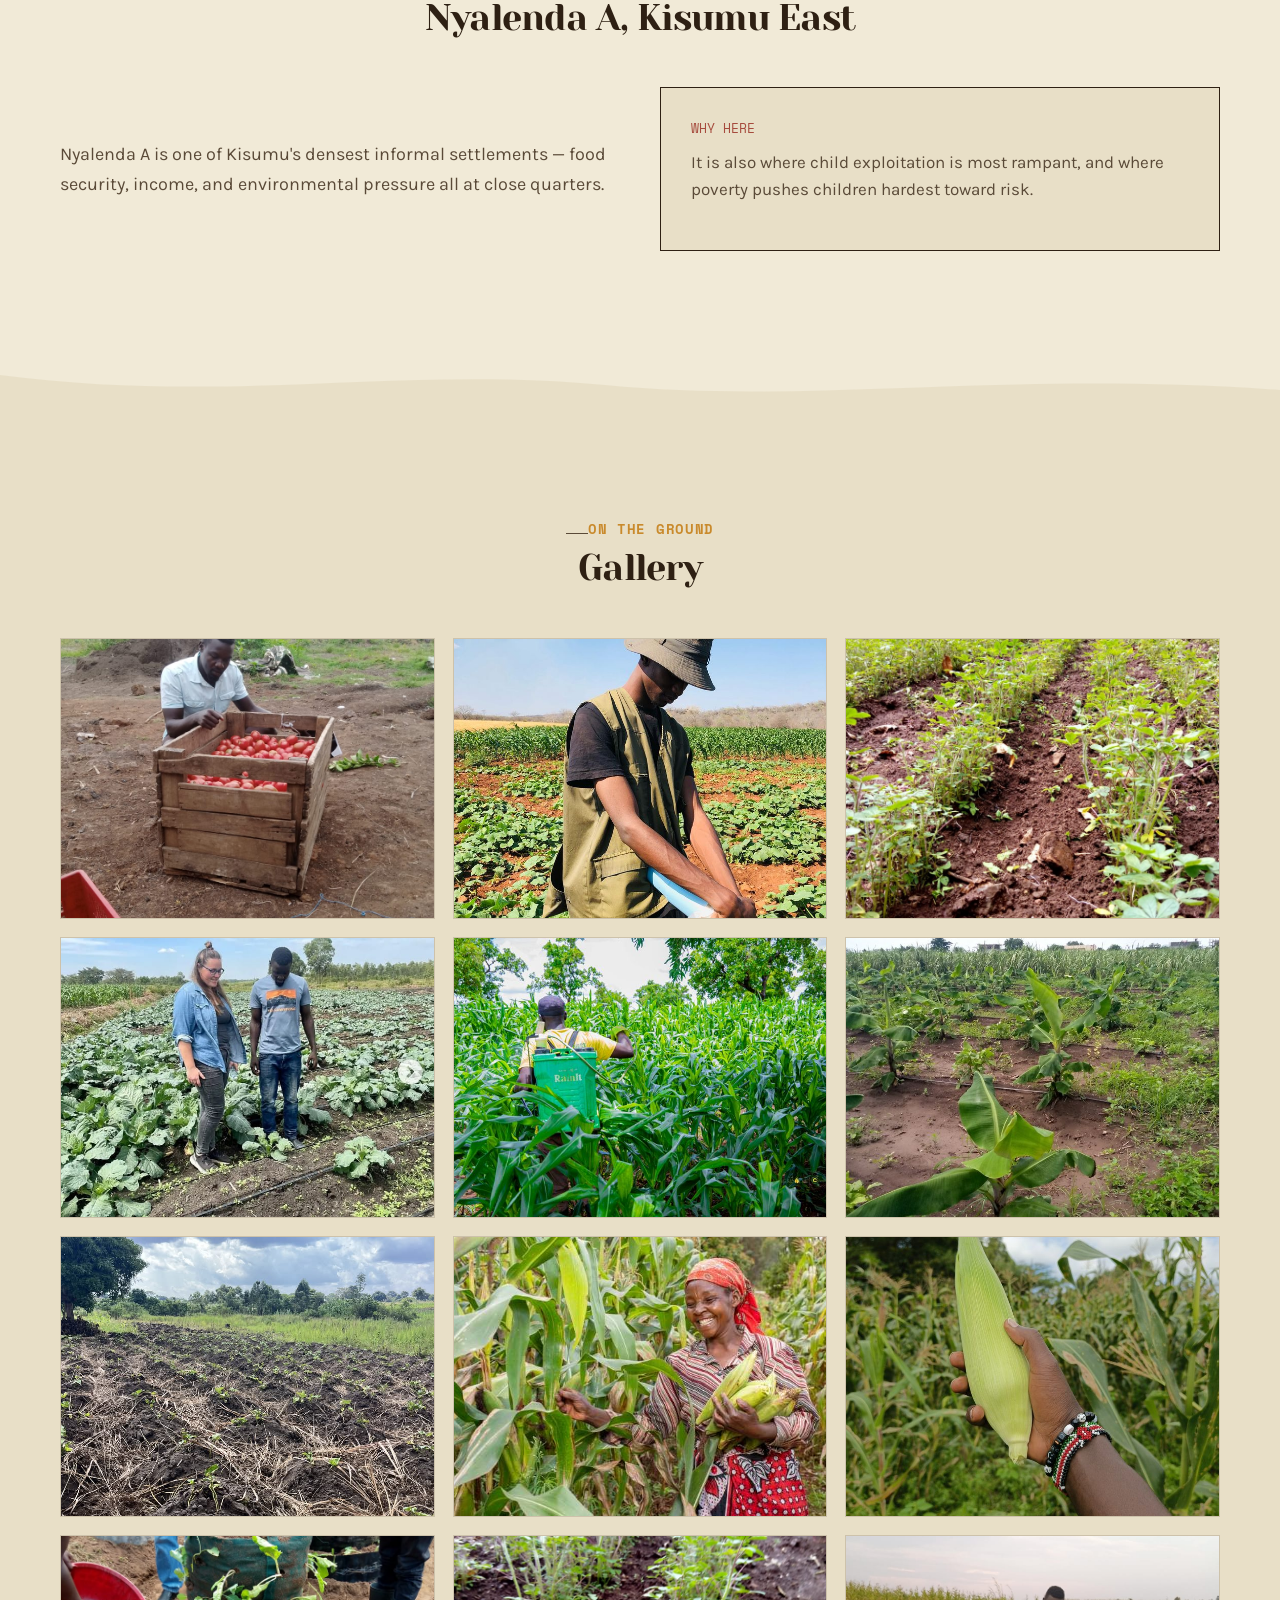
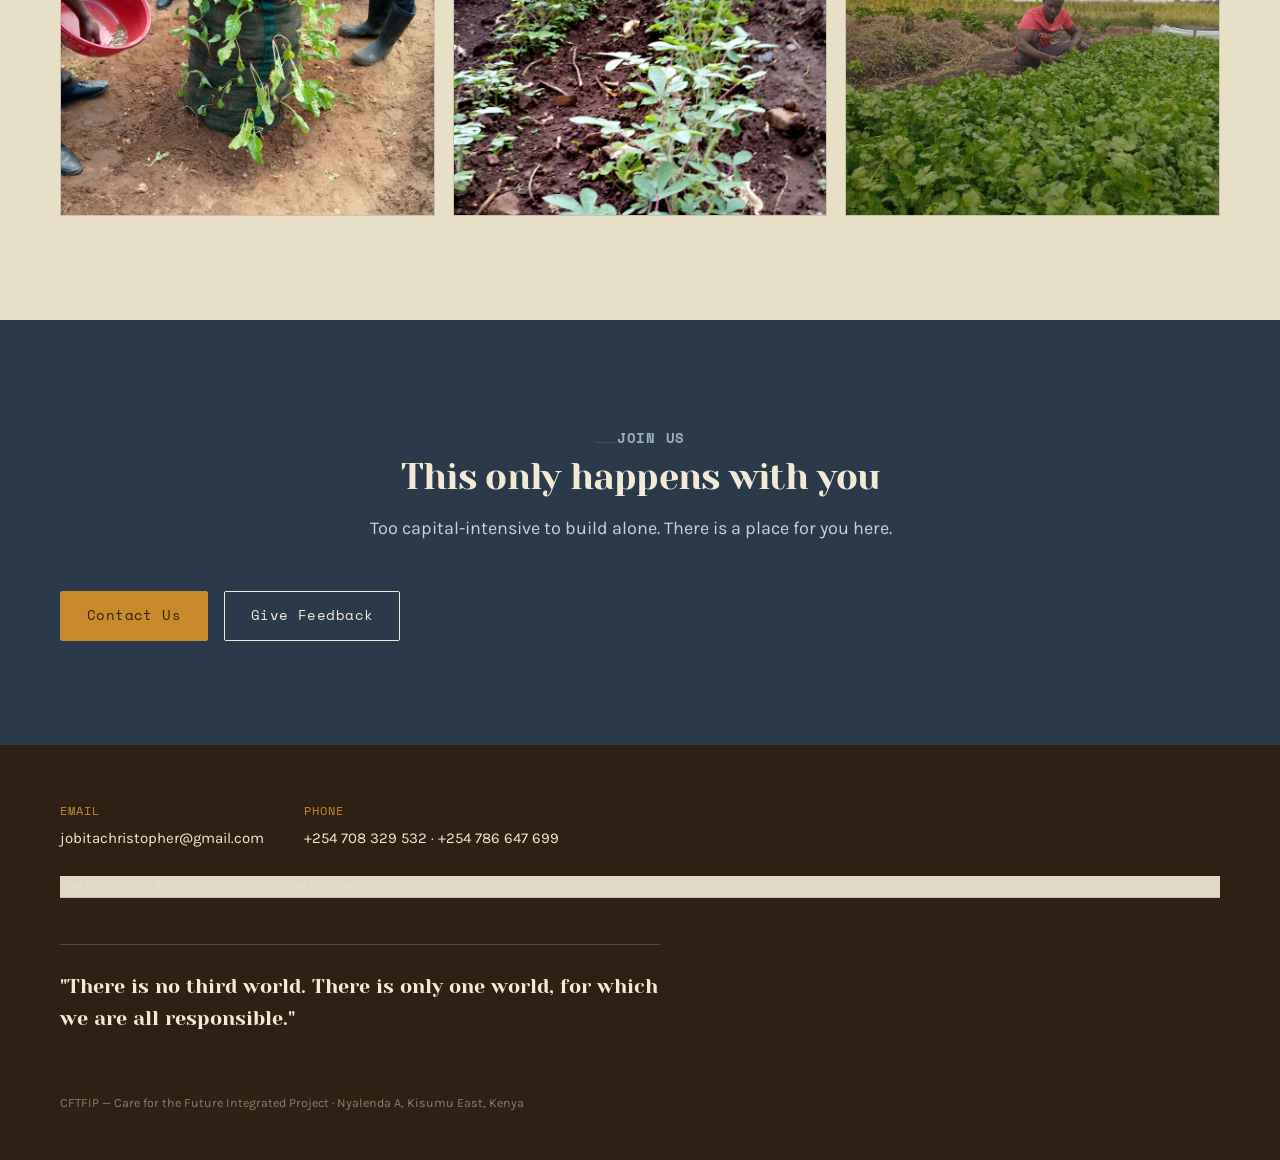
==== commit e74f44b8: "Merge remote-tracking branch 'origin/feature/essential-pages-seo' into feature/essential-pages-seo #" ====
--- a/index.html
+++ b/index.html
@@ -144,7 +144,7 @@
 <section class="alt" id="programs">
   <div class="wrap">
     <div class="sec-head">
-      <div class="eyebrow">The Work</div>
+      <div class="eyebrow">The Program</div>
       <h2>Four plots, one field</h2>
       <p class="lede">CFTFIP works on four fronts at once, because food, income, environment, and child safety are one problem, not four.</p>
     </div>
@@ -182,8 +182,14 @@
           <a class="more" href="programs.html#advocacy">Read more<span class="visually-hidden"> about lobbying and advocacy</span></a>
         </div>
       </div>
-    </div>
-  </div>
+      <img class="plots-photo" src="assets/images/_.jpeg" alt="Project photo from the CFTFIP site in Nyalenda A" loading="lazy" decoding="async">
+    </div>
+
+  </div>
+
+  <blockquote class="plot-quote">
+    "Building sustainable ecosystems starts with community-driven accountability and local action."
+  </blockquote>
 </section>
 
 <svg class="hills" viewBox="0 0 1100 56" preserveAspectRatio="none" aria-hidden="true">
@@ -278,20 +284,42 @@
     </div>
 
     <!--
-      Alt text below is a placeholder based on file names. Replace with a real
-      description of each photo. Add more tiles by copying any <figure> block.
+      Captions above are written by the project. Alt text for the last six
+      images is a placeholder based on file names - replace with real
+      descriptions. Add more tiles by copying any <figure> block.
     -->
     <div class="gallery-grid">
       <figure class="g-item">
+        <img src="assets/images/IMG-20260715-WA0013.jpg" alt="Packed produce ready for the market" loading="lazy" decoding="async">
+        <figcaption>Packing the Best Quality for the Market</figcaption>
+      </figure>
+      <figure class="g-item">
+        <img src="assets/images/_ (1).jpeg" alt="Tracking progress and performance in the field" loading="lazy" decoding="async">
+        <figcaption>Tracking progress and optimizing performance directly from the field.</figcaption>
+      </figure>
+      <figure class="g-item">
+        <img src="assets/images/img3.jpg" alt="Fresh sagaa (mboga kienyeji) from the project garden" loading="lazy" decoding="async">
+        <figcaption>Fresh sagaa(mboga  kienyeji)</figcaption>
+      </figure>
+      <figure class="g-item">
+        <img src="assets/images/img4.jpg" alt="Sharing best practices in the field" loading="lazy" decoding="async">
+        <figcaption>Sharing best practices directly in the field.</figcaption>
+      </figure>
+      <figure class="g-item">
+        <img src="assets/images/spray.jpeg" alt="Targeted crop care to ensure healthy growth" loading="lazy" decoding="async">
+        <figcaption>Ensuring healthy growth through targeted crop care.</figcaption>
+      </figure>
+      <figure class="g-item">
+        <img src="assets/images/_ (2).jpeg" alt="Precision drip lines conserving water and improving growth" loading="lazy" decoding="async">
+        <figcaption>Conserving water and accelerating growth with precision drip lines.</figcaption>
+      </figure>
+      <figure class="g-item">
         <img src="assets/images/cultivation.jpeg" alt="Cultivation at the project site" loading="lazy" decoding="async">
       </figure>
       <figure class="g-item">
         <img src="assets/images/farmer.jpeg" alt="A farmer at work" loading="lazy" decoding="async">
       </figure>
       <figure class="g-item">
-        <img src="assets/images/spray.jpeg" alt="Spraying at the project site" loading="lazy" decoding="async">
-      </figure>
-      <figure class="g-item">
         <img src="assets/images/yield.jpeg" alt="Harvest yield from the project site" loading="lazy" decoding="async">
       </figure>
       <figure class="g-item">
@@ -301,22 +329,7 @@
         <img src="assets/images/img2.jpg" alt="Project photo from Nyalenda A" loading="lazy" decoding="async">
       </figure>
       <figure class="g-item">
-        <img src="assets/images/img3.jpg" alt="Project photo from Nyalenda A" loading="lazy" decoding="async">
-      </figure>
-      <figure class="g-item">
-        <img src="assets/images/img4.jpg" alt="Project photo from Nyalenda A" loading="lazy" decoding="async">
-      </figure>
-      <figure class="g-item">
         <img src="assets/images/img5.jpg" alt="Project photo from Nyalenda A" loading="lazy" decoding="async">
-      </figure>
-      <figure class="g-item">
-        <img src="assets/images/img6.jpg" alt="Project photo from Nyalenda A" loading="lazy" decoding="async">
-      </figure>
-      <figure class="g-item">
-        <img src="assets/images/img7.jpg" alt="Project photo from Nyalenda A" loading="lazy" decoding="async">
-      </figure>
-      <figure class="g-item">
-        <img src="assets/images/img8.jpg" alt="Project photo from Nyalenda A" loading="lazy" decoding="async">
       </figure>
     </div>
   </div>
--- a/assets/css/style.css
+++ b/assets/css/style.css
@@ -47,6 +47,13 @@
   color:var(--ink-soft);
   display:flex;align-items:center;gap:10px;
 }
+
+/* logo brand */
+.brand img {
+  width: 50px;       
+  height: auto;       
+  max-width: 100%;    
+}
 .eyebrow::before{content:"";width:22px;height:1px;background:var(--ink-soft);display:inline-block;}
 
 /* NAV */
@@ -156,64 +163,165 @@
   max-width:680px;margin:34px 0 0 0;padding-left:24px;border-left:3px solid var(--gold);color:var(--ink);
 }
 
-/* PROGRAMS AS CARDS */
-.plots {
+/* PROGRAMS as plots */
+/* Main Section & Wrap Layout */
+#programs {
+  padding: 60px 0;
+  background-color: var(--paper-dim); /* Subtle background fill for .alt section */
+  font-family: system-ui, -apple-system, BlinkMacSystemFont, sans-serif;
+}
+
+.wrap {
+  max-width: 1200px;
+  margin: 0 auto;
+  padding: 0 20px;
+}
+
+/* Top Header Section Styling */
+.sec-head {
+  text-align: center;
+  margin-bottom: 48px;
+  max-width: 700px;
+  margin-left: auto;
+  margin-right: auto;
+}
+
+.sec-head .eyebrow {
+  display: inline-block;
+  font-size: 0.9rem;
+  font-weight: 700;
+  text-transform: uppercase;
+  color: var(--gold);
+  letter-spacing: 0.05em;
+  margin-bottom: 8px;
+}
+
+.sec-head h2 {
+  font-size: 2.25rem;
+  color: var(--ink);
+  margin: 0 0 16px 0;
+  letter-spacing: -0.02em;
+}
+
+.sec-head .lede {
+  font-size: 1.125rem;
+  line-height: 1.6;
+  color: var(--ink-soft);
+  margin: 0;
+}
+
+/* Flexbox Cards Vertical Stack */
+.plots-flex-stack {
   display: flex;
   flex-direction: column;
   gap: 24px;
-  background: transparent; /* Removed solid ink background */
-  border: none;
-  margin-top: 24px;
-}
-
-@media (min-width: 760px) {
-  .plots {
-    display: grid;
-    grid-template-columns: repeat(auto-fit, minmax(320px, 1fr));
-    gap: 28px;
+}
+
+/* Individual Card (Text Left, Image Right) */
+.plot-card {
+  display: flex;
+  flex-direction: row; 
+  justify-content: space-between;
+  align-items: stretch; /* Image height matches text block automatically */
+  background: #ffffff;
+  border: 1px solid var(--line);
+  border-radius: 12px;
+  overflow: hidden;
+  box-shadow: 0 4px 6px -1px rgba(0, 0, 0, 0.05);
+}
+
+/* Left Side Content Area */
+.plot-body {
+  flex: 1;
+  padding: 32px;
+}
+
+.plot-tag {
+  display: inline-block;
+  font-size: 0.85rem;
+  font-weight: 600;
+  text-transform: uppercase;
+  color: var(--gold);
+  margin-bottom: 12px;
+}
+
+.plot-body h3 {
+  font-size: 1.5rem;
+  color: #1e293b;
+  margin: 0 0 12px 0;
+}
+
+.plot-body p {
+  color: var(--ink-soft);
+  line-height: 1.6;
+  margin: 0 0 16px 0;
+}
+
+.plot-list {
+  margin: 0;
+  padding-left: 20px;
+  color: var(--ink-soft);
+}
+
+.plot-list li {
+  margin-bottom: 8px;
+  line-height: 1.5;
+}
+
+.plot-card img {
+  width: 35%;
+  min-width: 250px;
+  object-fit: cover;
+  display: block;
+}
+@media (max-width: 768px) {
+  .plot-card img {
+    width: 100%;
+    height: 200px;
   }
 }
 
-.plot {
-  position: relative;
-  background: var(--paper);
-  border: 1px solid var(--line);
-  border-radius: 6px;
-  overflow: hidden;
-  display: flex;
-  flex-direction: column;
-  box-shadow: 0 4px 16px rgba(46, 32, 19, 0.06);
-  transition: transform 0.2s ease, box-shadow 0.2s ease;
-  padding: 0; /* Cleared padding to accommodate top image header */
-}
-
-.plot:hover {
-  transform: translateY(-4px);
-  box-shadow: 0 8px 24px rgba(46, 32, 19, 0.12);
-}
-
-/* Image Placeholder Style */
+/* Right Side Image Area */
 .plot-img-placeholder {
-  width: 100%;
-  aspect-ratio: 16 / 9;
-  background: var(--paper-dim);
-  border-bottom: 1px solid var(--line);
+  width: 35%; /* Distribution ratio for image width */
+  min-width: 250px;
+  background-color: var(--paper-dim);
+  color: var(--ink-soft);
   display: flex;
   align-items: center;
   justify-content: center;
-  color: var(--ink-soft);
-  font-family: 'Space Mono', monospace;
-  font-size: 12px;
-  letter-spacing: 0.05em;
-  text-transform: uppercase;
-}
-
-/* Card Body Content */
-.plot-body {
-  padding: 28px;
-  display: flex;
-  flex-direction: column;
-  flex-grow: 1;
+  font-weight: 500;
+}
+
+/* Bottom Quote Layout */
+.plot-quote {
+  margin: 56px auto 0 auto;
+  text-align: center;
+  font-size: 1.25rem;
+  font-style: italic;
+  color: var(--ink-soft);
+  max-width: 600px;
+  line-height: 1.5;
+}
+
+/* Mobile & Tablet Breaks */
+@media (max-width: 768px) {
+  .sec-head h2 {
+    font-size: 1.75rem;
+  }
+
+  .plot-card {
+    flex-direction: column-reverse; /* Puts image layout stacked over text on small viewports */
+  }
+  
+  .plot-img-placeholder {
+    width: 100%;
+    height: 200px;
+  }
+  
+  .plot-body {
+    padding: 24px;
+  }
 }
 
 .plot .plot-tag {
@@ -277,6 +385,47 @@
 .plot.p2::after { background: var(--gold); }
 .plot.p3::after { background: #4C7A63; }
 .plot.p4::after { background: var(--clay); }
+
+.plots {
+  display: flex;
+  flex-direction: column;
+  gap: 24px;
+  background: transparent;
+  border: none;
+  margin-top: 24px;
+}
+
+@media (min-width: 760px) {
+  .plots {
+    display: grid;
+    grid-template-columns: repeat(auto-fit, minmax(320px, 1fr));
+    gap: 28px;
+  }
+}
+
+/* Card chrome for the program plots (class="plot p1..p4") */
+.plot {
+  position: relative;
+  background: var(--paper);
+  border: 1px solid var(--line);
+  border-radius: 6px;
+  overflow: hidden;
+  display: flex;
+  flex-direction: column;
+  box-shadow: 0 4px 16px rgba(46, 32, 19, 0.06);
+  transition: transform 0.2s ease, box-shadow 0.2s ease;
+  padding: 0;
+}
+
+.plot:hover {
+  transform: translateY(-4px);
+  box-shadow: 0 8px 24px rgba(46, 32, 19, 0.12);
+}
+
+.plots-photo{
+  display:block;width:100%;max-width:520px;height:auto;
+  margin:34px auto 0;border:1px solid var(--line);border-radius:6px;
+}
 
 /* M&E reporting cadence */
 .cadence{display:grid;grid-template-columns:1fr;gap:0;margin-top:30px;border-top:1px solid var(--line);}
